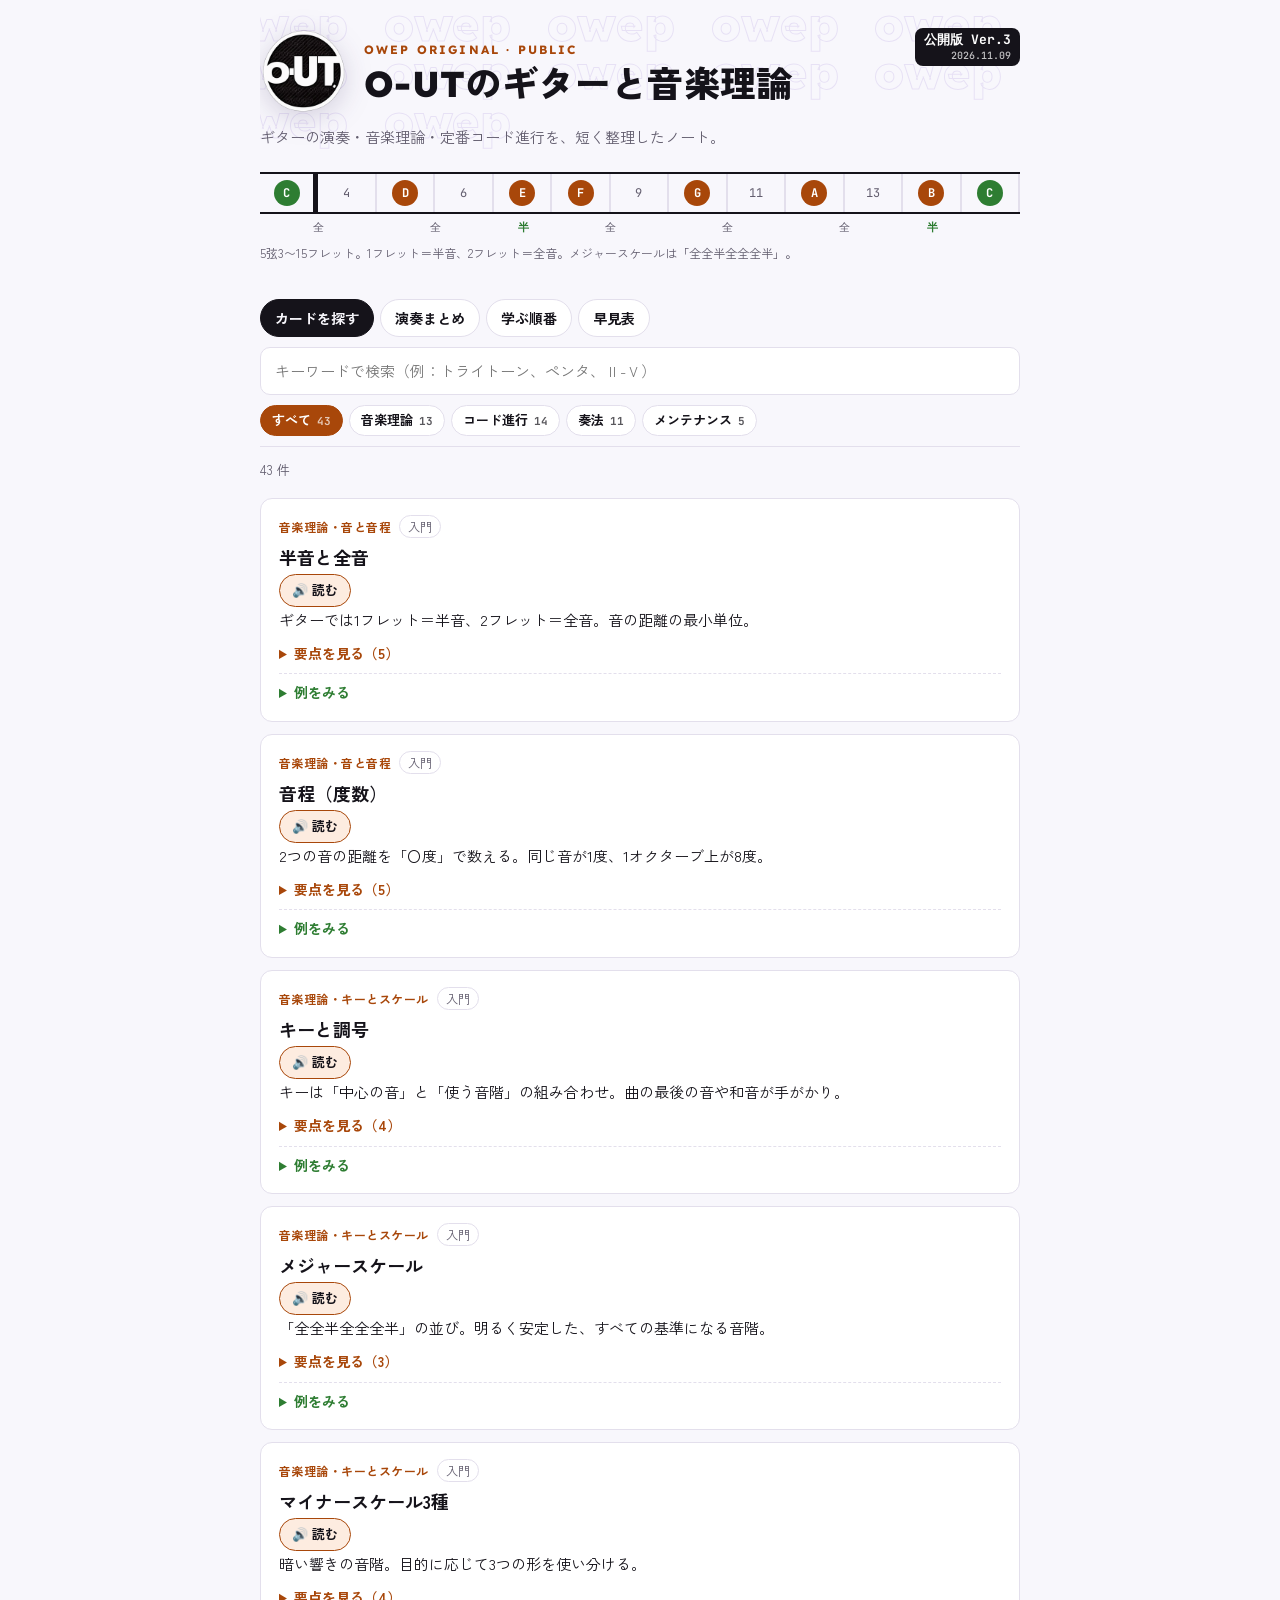
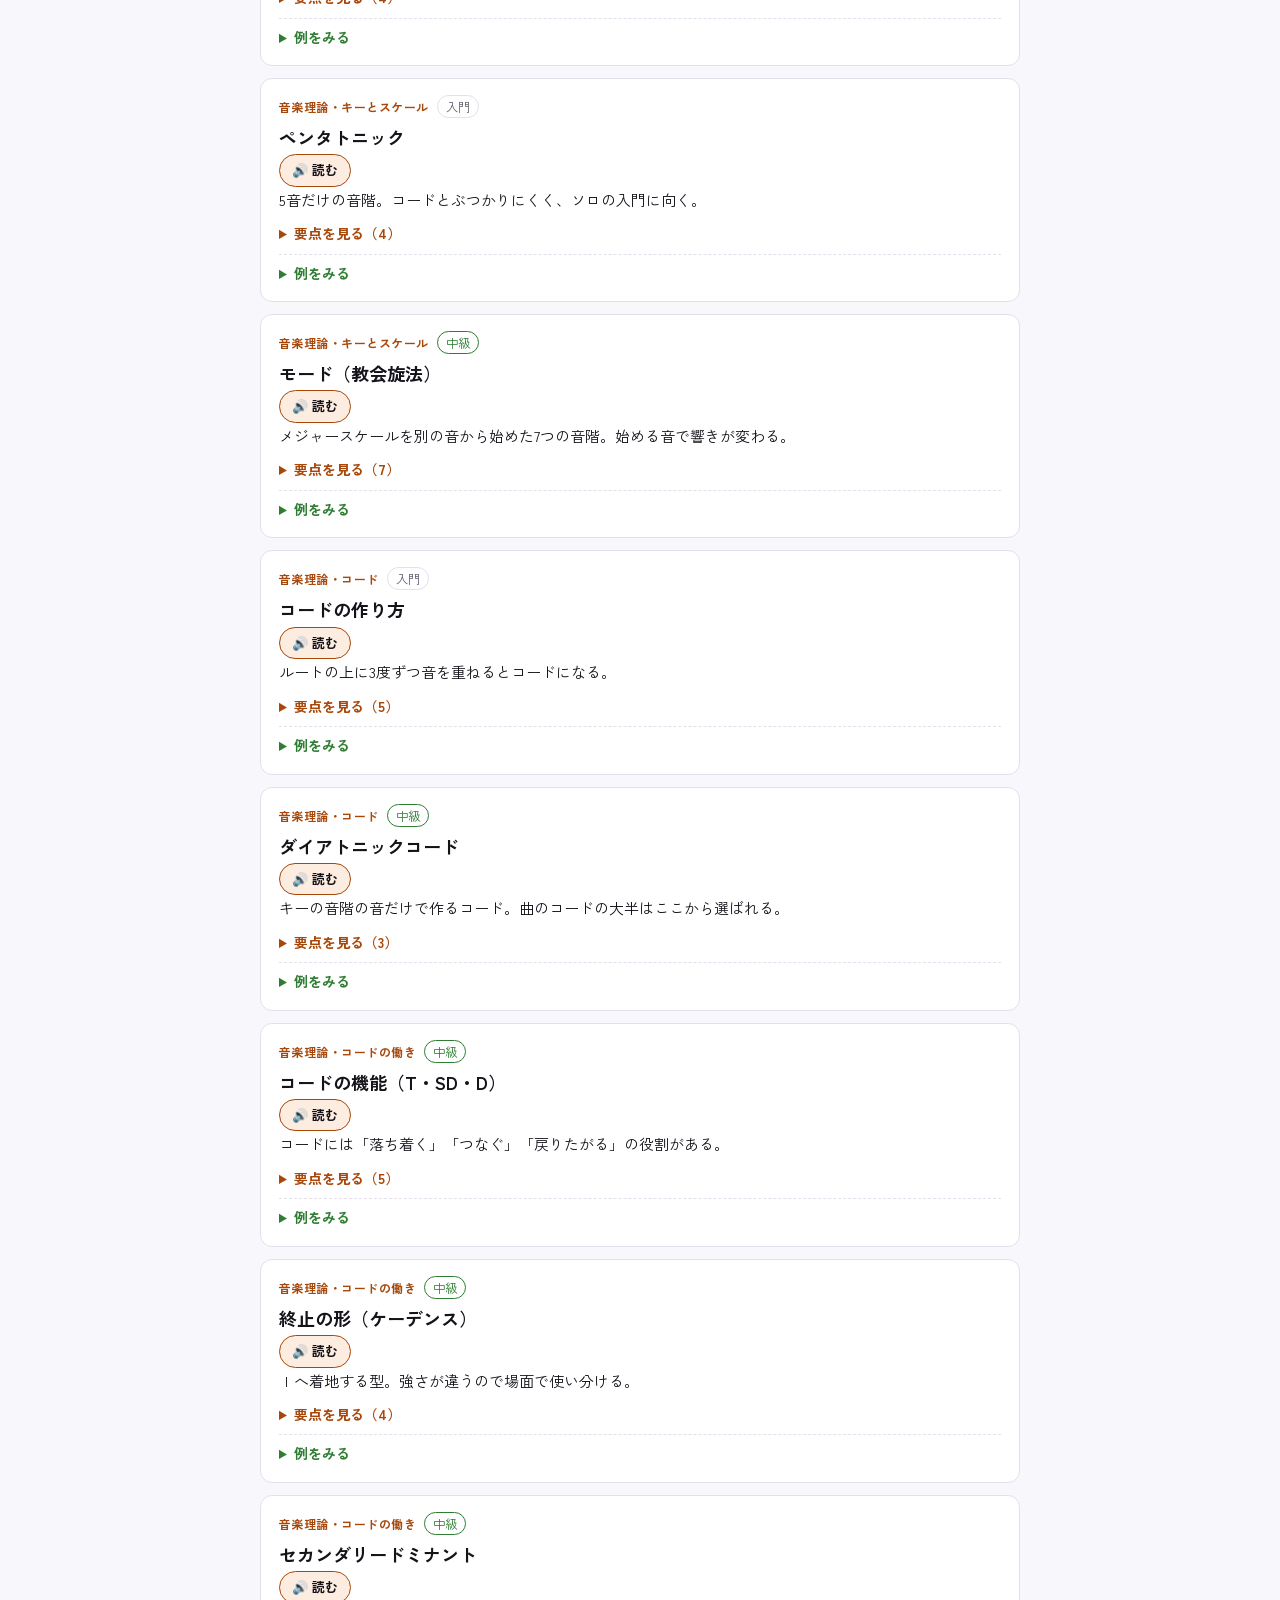
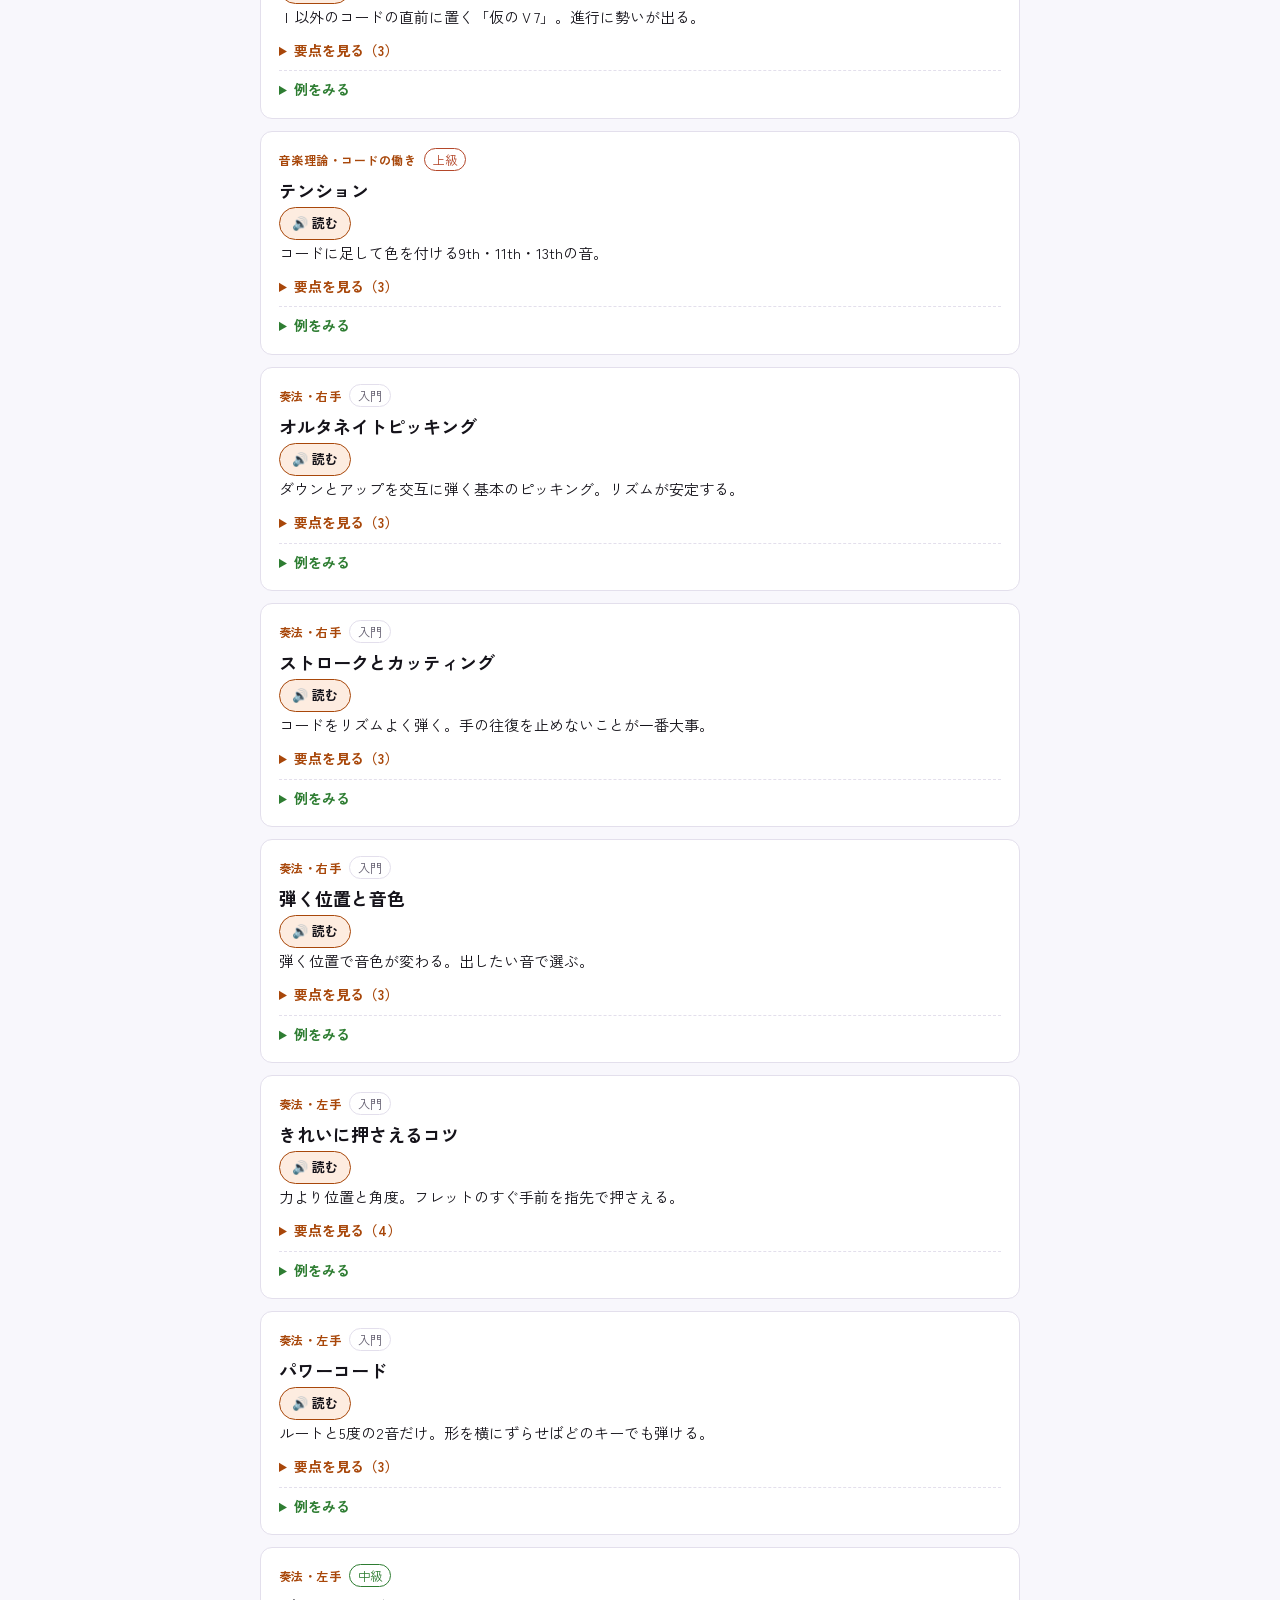
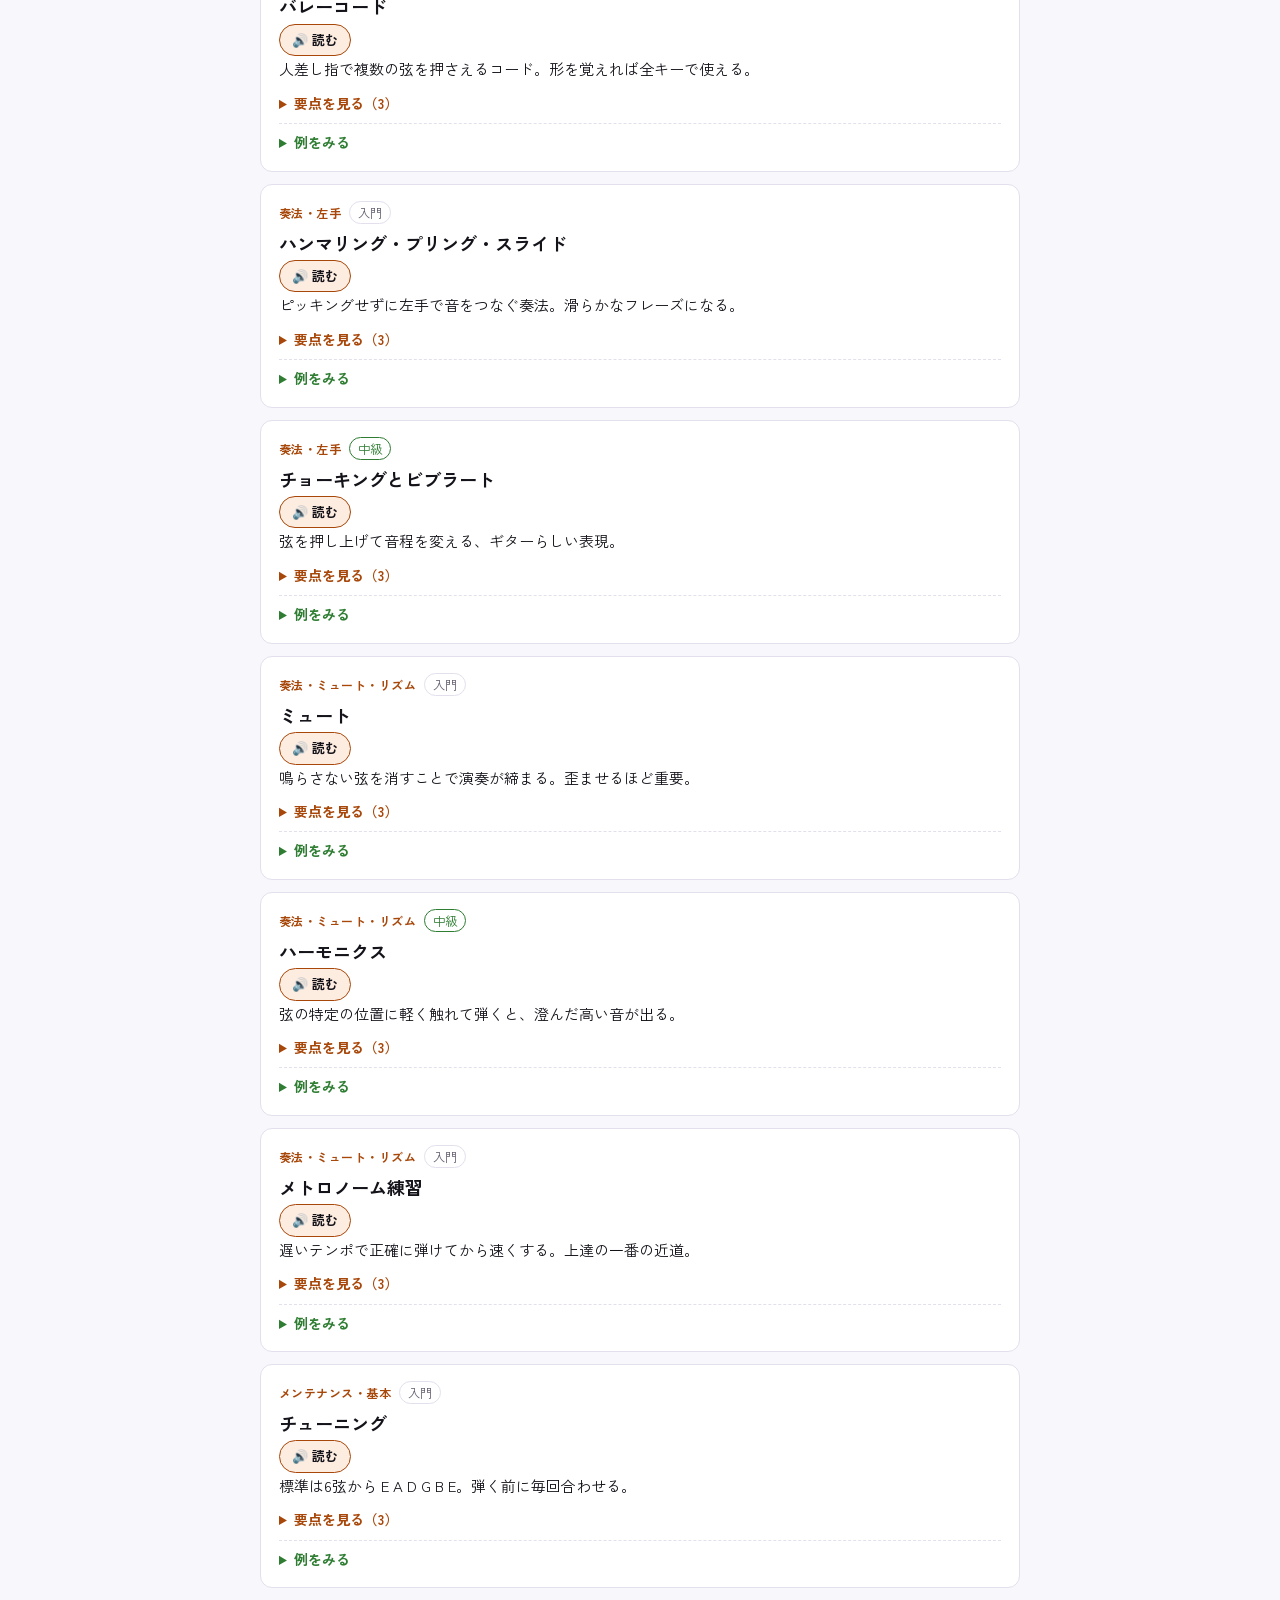
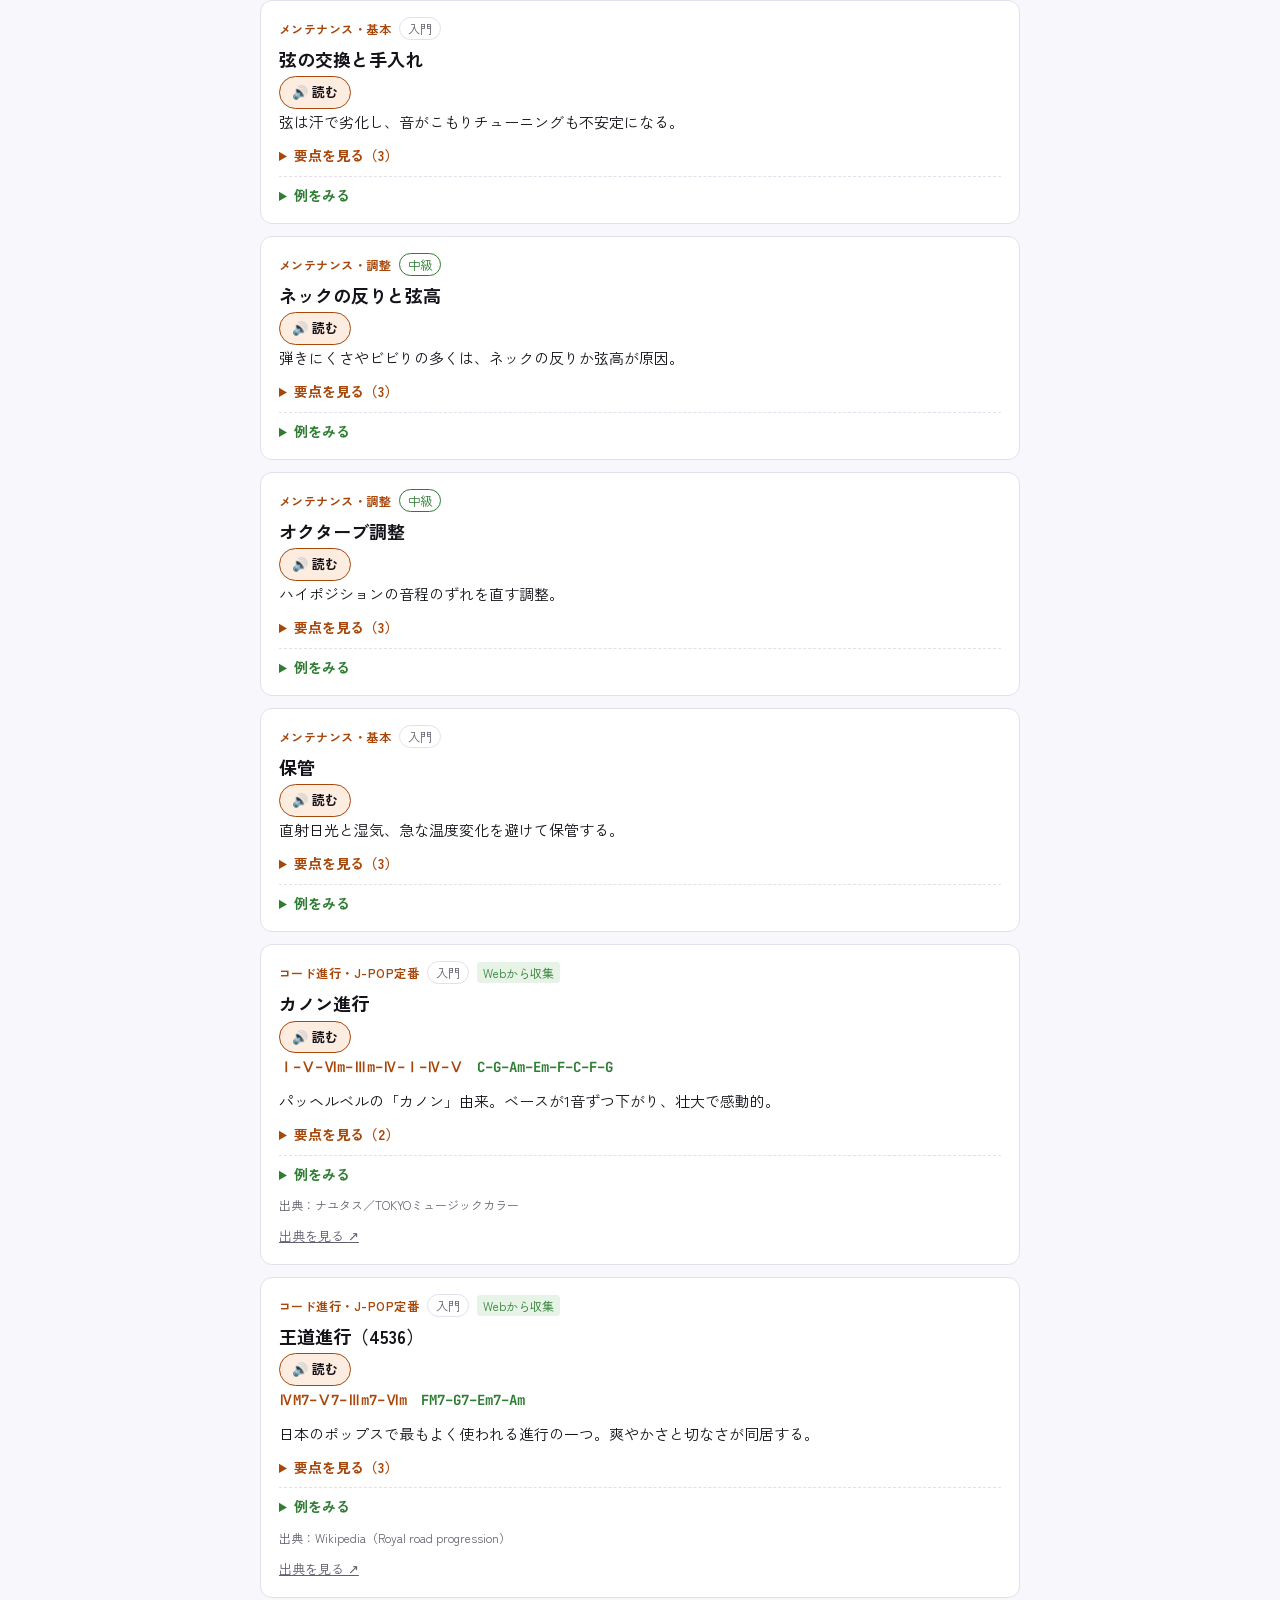
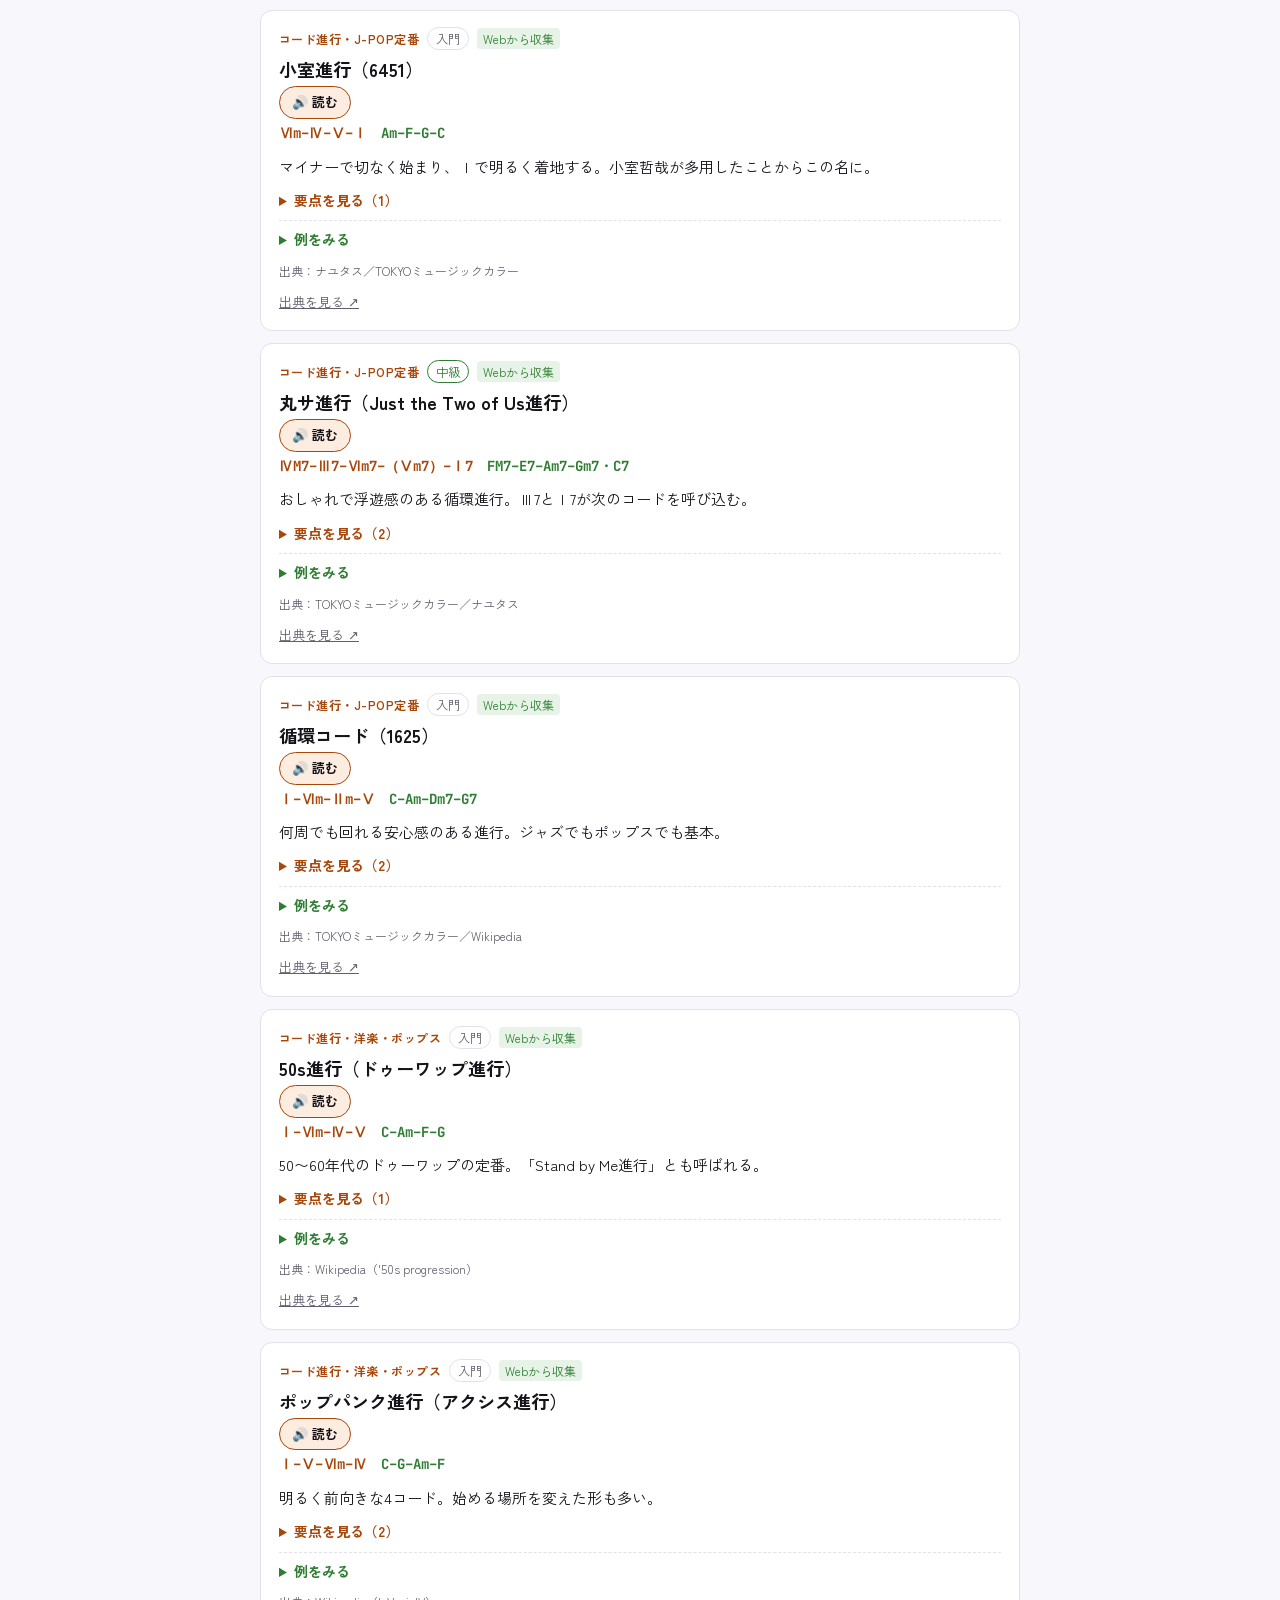
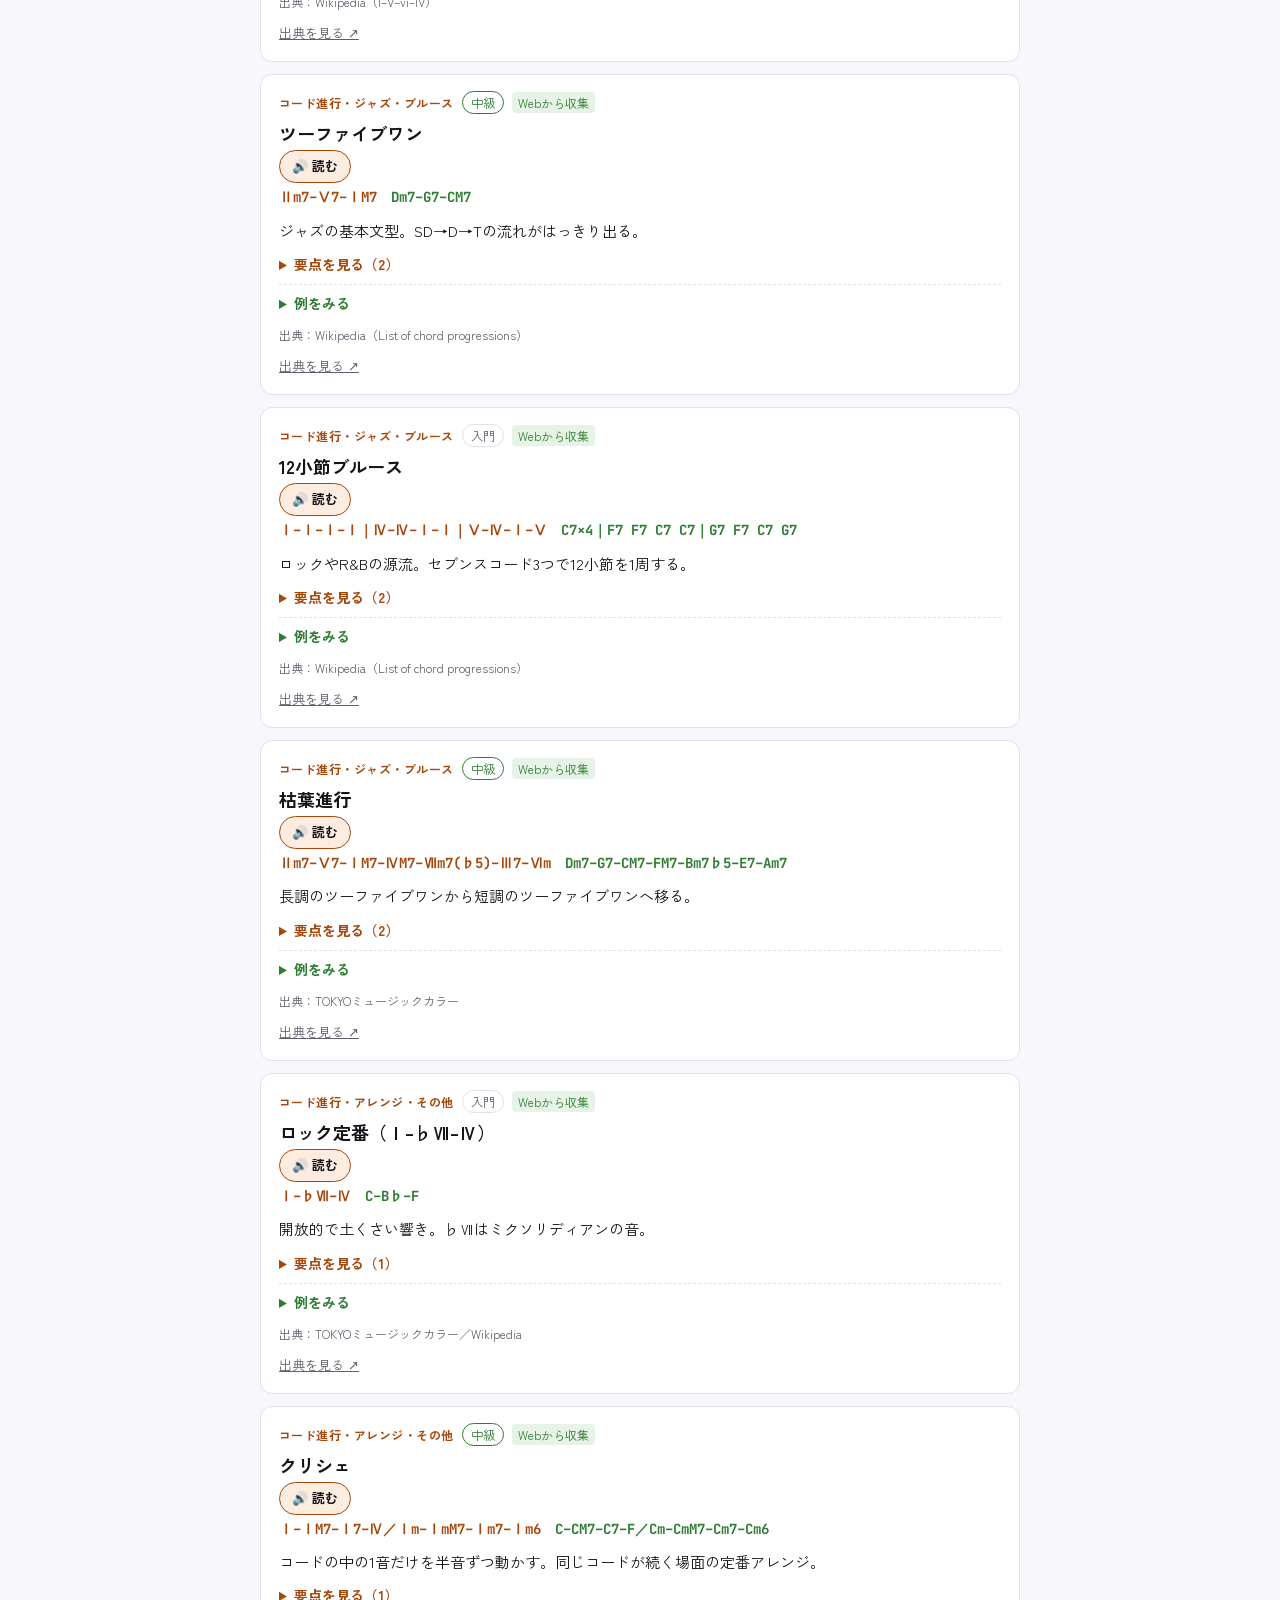
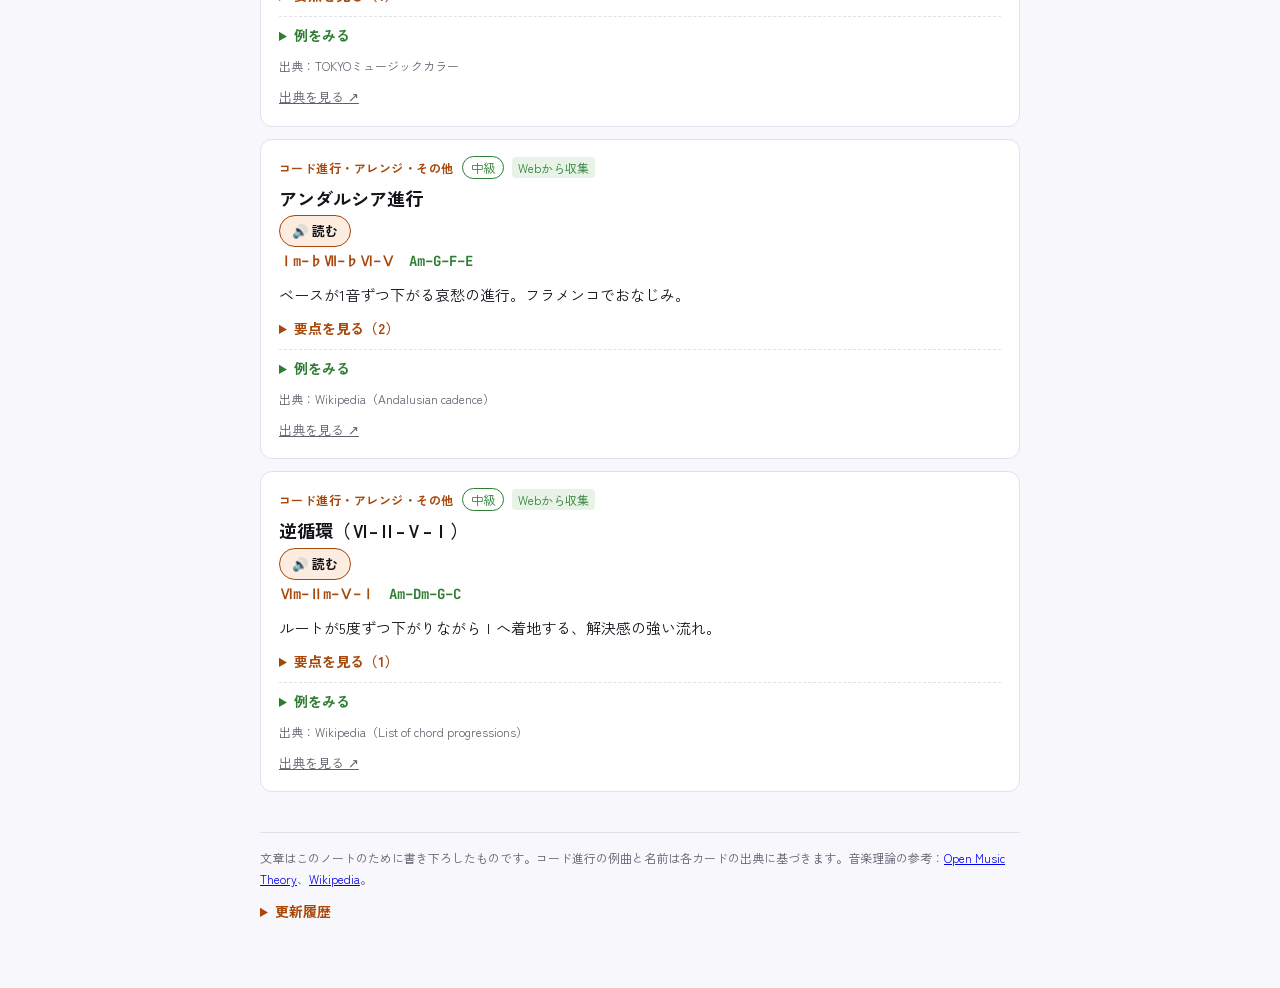
==== guitar-note/index.html @ 5070823f "Add guitar-note: O-UTのギターと音楽理論 公開版 Ver.3 (read-aloud, home-screen app) Co-Authored-By: Claude Opus 5" ====
<!doctype html>
<html lang="ja">
<head>
<meta charset="utf-8">
<meta name="viewport" content="width=device-width,initial-scale=1,viewport-fit=cover">
<meta name="theme-color" content="#15131a">
<meta name="apple-mobile-web-app-capable" content="yes">
<meta name="mobile-web-app-capable" content="yes">
<meta name="apple-mobile-web-app-title" content="O-UT 音楽理論">
<meta name="apple-mobile-web-app-status-bar-style" content="black-translucent">
<link rel="manifest" href="manifest.webmanifest">
<style>:root{box-sizing:border-box;padding-top:env(safe-area-inset-top,0px);padding-bottom:env(safe-area-inset-bottom,0px)}html{scroll-padding-top:env(safe-area-inset-top,0px)}body{margin:0;padding:0}header{overflow-x:clip}img{max-width:100%}[hidden]:not([hidden=until-found i]){display:none!important}</style>
<link rel="apple-touch-icon" sizes="180x180" href="apple-touch-icon.png">
<title>O-UTのギターと音楽理論 公開版</title>
<link rel="icon" type="image/png" sizes="32x32" href="[data-uri]">
<link rel="manifest" href="[data-uri]">
<meta name="apple-mobile-web-app-title" content="O-UT">
<meta name="theme-color" content="#15131a">
<script>try{document.querySelectorAll('link[rel~="icon"],link[rel="apple-touch-icon"],link[rel="manifest"],meta[name="apple-mobile-web-app-title"],meta[name="theme-color"]').forEach(function(e){document.head.appendChild(e)})}catch(e){}</script>
<link rel="preconnect" href="https://fonts.googleapis.com">
<link rel="preconnect" href="https://fonts.gstatic.com" crossorigin>
<link rel="stylesheet" href="https://fonts.googleapis.com/css2?family=Lexend:wght@700;800&family=Zen+Kaku+Gothic+New:wght@400;500;700;900&family=JetBrains+Mono:wght@500;700&display=swap">
<style>
/* Layout: ロゴ入りの明るい見出し（背景に owep の透かし）→ 指板ストリップ → 固定の検索・タブ → 1カラムのカード（最大760px） */
:root{
  --bg:#f8f7fc; --surface:#ffffff; --ink:#15131a; --muted:#625d6e; --line:#e3dfec;
  --accent:#a8470a; --accent-soft:#fdece0; --brass:#2e7d32; --brass-soft:#e6f3e6;
  --warn:#b4472a; --warn-soft:#fde9e3; --mark:#e7e1f5; --on-accent:#ffffff;
  --f-display:"Lexend","Zen Kaku Gothic New","Hiragino Sans",system-ui,sans-serif;
  --f-body:"Zen Kaku Gothic New","Hiragino Sans","Yu Gothic",system-ui,sans-serif;
  --f-mono:"JetBrains Mono",ui-monospace,Menlo,monospace;
}
@media (prefers-color-scheme:dark){:root:not([data-theme="light"]){
  --bg:#131118; --surface:#1d1a24; --ink:#efecf5; --muted:#a59fb3; --line:#2f2a39;
  --accent:#ffab70; --accent-soft:#3a2416; --brass:#8fd694; --brass-soft:#1d3320;
  --warn:#ff9a7d; --warn-soft:#3d2119; --mark:#262130; --on-accent:#1a120c; color-scheme:dark}}
:root[data-theme="dark"]{
  --bg:#131118; --surface:#1d1a24; --ink:#efecf5; --muted:#a59fb3; --line:#2f2a39;
  --accent:#ffab70; --accent-soft:#3a2416; --brass:#8fd694; --brass-soft:#1d3320;
  --warn:#ff9a7d; --warn-soft:#3d2119; --mark:#262130; --on-accent:#1a120c; color-scheme:dark}
body{background:var(--bg);color:var(--ink);font-family:var(--f-body);font-size:15px;line-height:1.75;
  padding-left:max(16px,env(safe-area-inset-left,0px));padding-right:max(16px,env(safe-area-inset-right,0px))}
body::before{content:"";position:fixed;inset:0 0 auto;height:env(safe-area-inset-top,0px);z-index:10;background:var(--bg)}
.wrap{max-width:760px;margin:0 auto;padding-block:28px 64px}
header{position:relative;isolation:isolate}
header::before{content:"owep owep owep owep owep owep owep owep owep owep owep owep";position:absolute;inset:-28px -40px auto;height:150px;z-index:-1;overflow:hidden;font-family:var(--f-display);font-weight:800;font-size:46px;line-height:1.05;letter-spacing:.02em;color:transparent;-webkit-text-stroke:1px var(--mark);word-spacing:18px;pointer-events:none}
.brand{display:flex;align-items:center;gap:16px}
.brand img{width:88px;height:88px;flex:none;filter:drop-shadow(0 6px 14px rgba(40,20,80,.18))}
.brand .by{font-family:var(--f-display);font-weight:700;font-size:12px;letter-spacing:.18em;text-transform:uppercase;color:var(--accent)}
.brand>div:nth-child(2){min-width:0}
.ver{margin-left:auto;align-self:flex-start;text-align:right;font-family:var(--f-mono);font-weight:700;font-size:13px;color:var(--surface);background:var(--ink);border-radius:8px;padding:4px 9px;line-height:1.3;white-space:nowrap}
.ver span{display:block;font-size:10px;font-weight:500;opacity:.75}
.hist{margin:10px 0 0;padding-left:1.2em}
.hist li{margin:2px 0}
.nw{display:inline-block;white-space:nowrap}
header h1{font-family:var(--f-display);font-weight:800;font-size:clamp(22px,5.6vw,36px);line-height:1.2;overflow-wrap:anywhere;margin:2px 0 0;text-wrap:balance;letter-spacing:.01em}
@media (max-width:420px){.brand img{width:68px;height:68px}}
header p{color:var(--muted);margin:8px 0 0;max-width:62ch}
.src{font-size:13px}
.src a{color:var(--accent)}
/* 指板ストリップ */
.fret{margin-top:22px;overflow-x:auto}
.fret-row{display:grid;grid-template-columns:repeat(13,minmax(34px,1fr));min-width:460px;border-top:2px solid var(--ink);border-bottom:2px solid var(--ink)}
.fret-row div{border-right:2px solid var(--line);height:38px;display:flex;align-items:center;justify-content:center;font-family:var(--f-mono);font-size:12px;color:var(--muted)}
.fret-row div:first-child{border-right:5px solid var(--ink)}
.fret-row .on{color:var(--surface);}
.fret-row .on span{background:var(--accent);border-radius:50%;width:26px;height:26px;display:flex;align-items:center;justify-content:center;color:var(--surface);font-weight:700}
.fret-row .root span{background:var(--brass)}
.steps{display:grid;grid-template-columns:repeat(13,minmax(34px,1fr));min-width:460px;font-family:var(--f-mono);font-size:11px;color:var(--muted);margin-top:4px}
.steps span{grid-column:span 2;text-align:center}
.steps .h{grid-column:span 1;color:var(--brass);font-weight:700}
.fret-cap{font-size:12px;color:var(--muted);margin-top:4px}
/* コントロール */
.bar{position:sticky;top:env(safe-area-inset-top,0px);z-index:5;background:var(--bg);padding-block:14px 10px;margin-top:22px;border-bottom:1px solid var(--line);display:flex;flex-direction:column;gap:10px}
.tabs{display:flex;gap:6px;flex-wrap:wrap}
.tab{font:inherit;font-weight:700;font-size:14px;border:1px solid var(--line);background:var(--surface);color:var(--ink);padding:6px 14px;border-radius:999px;cursor:pointer}
.tab[aria-selected="true"]{background:var(--ink);color:var(--bg);border-color:var(--ink)}
#q{font:inherit;width:100%;box-sizing:border-box;padding:10px 14px;border:1px solid var(--line);border-radius:10px;background:var(--surface);color:var(--ink)}
.chips{display:flex;gap:6px;flex-wrap:wrap}
.chip{font:inherit;font-size:13px;border:1px solid var(--line);background:var(--surface);color:var(--ink);padding:3px 11px;border-radius:999px;cursor:pointer}
.chip .n2{font-family:var(--f-mono);font-size:11px;margin-left:6px;opacity:.7}
.chip.sec{font-weight:700;color:var(--ink)}
.chip[aria-pressed="true"]{border-color:var(--accent);color:var(--on-accent);background:var(--accent);font-weight:700}
:focus-visible{outline:2px solid var(--accent);outline-offset:2px}
.count{font-size:13px;color:var(--muted)}
/* カード */
.list{display:flex;flex-direction:column;gap:12px;margin-top:16px}
.card{scroll-margin-top:140px;background:var(--surface);border:1px solid var(--line);border-radius:12px;padding:16px 18px;min-width:0}
.meta{display:flex;gap:8px;align-items:center;flex-wrap:wrap;font-size:12px}
.cat{color:var(--accent);font-weight:700;letter-spacing:.04em}
.lv{border:1px solid var(--line);border-radius:999px;padding:0 8px;color:var(--muted)}
.lv.l2{color:var(--brass);border-color:var(--brass)}
.lv.l3{color:var(--warn);border-color:var(--warn)}
.flag{background:var(--warn-soft);color:var(--warn);border-radius:4px;padding:0 6px}
.talk{background:var(--brass-soft);color:var(--brass);border-radius:4px;padding:0 6px}
.card h2{overflow-wrap:anywhere;font-size:18px;line-height:1.45;margin:6px 0 4px;text-wrap:balance}
.card .sum{margin:0;color:var(--ink)}
details{margin-top:8px}
summary{cursor:pointer;color:var(--accent);font-weight:700;font-size:14px;width:fit-content}
details ul{margin:8px 0 0;padding-left:1.2em}
details li{margin:3px 0}
.formula{display:flex;flex-wrap:wrap;gap:6px 14px;margin:2px 0 8px;font-family:var(--f-mono);font-size:14px;font-weight:700}
.formula span:first-child{color:var(--accent)}
.formula span:last-child{color:var(--brass)}
.srcl{font-size:12px;color:var(--muted);margin:8px 0 0}
.gidx{display:flex;flex-wrap:wrap;gap:6px;margin-top:12px}
.gidx a{font-size:13px;color:var(--ink);text-decoration:none;border:1px solid var(--line);background:var(--surface);border-radius:999px;padding:3px 11px}
.gidx a:hover{border-color:var(--accent);color:var(--accent)}
.gcard h2{margin-top:0}
.gcard .d{margin:0 0 6px;font-weight:500}
.gcard ul{margin:0;padding-left:1.2em}
.gcard li{margin:3px 0}
.rel{display:flex;flex-wrap:wrap;gap:6px;align-items:center;margin-top:10px;font-size:12px;color:var(--muted)}
.rel button{font:inherit;font-size:12px;border:1px solid var(--accent);color:var(--ink);background:var(--accent-soft);border-radius:999px;padding:2px 10px;cursor:pointer}
.ex{margin-top:8px;border-top:1px dashed var(--line);padding-top:6px}
.ex summary{color:var(--brass)}
.ex .eq{margin:6px 0 2px;font-weight:700}
.ex .ea{margin:0;padding:6px 10px;background:var(--brass-soft);border-radius:8px}
.ex .ea span{font-size:12px;font-weight:700;color:var(--brass);margin-right:8px}
.go{display:inline-block;margin-top:10px;font-size:13px;color:var(--muted)}
.go:hover{color:var(--accent)}
code,.mono{font-family:var(--f-mono);font-size:.9em}
.empty{color:var(--muted);text-align:center;padding:40px 0}
/* ルート */
.route{list-style:none;padding:0;margin:16px 0 0;display:flex;flex-direction:column;gap:0}
.route li{display:grid;grid-template-columns:44px 1fr;gap:12px;align-items:start;padding:12px 0;border-bottom:1px solid var(--line)}
.route .n{font-family:var(--f-mono);font-weight:700;font-size:20px;color:var(--brass);text-align:right}
.route button{font:inherit;background:none;border:0;padding:0;color:var(--ink);font-weight:700;text-align:left;cursor:pointer}
.route button:hover{color:var(--accent)}
.route p{margin:2px 0 0;font-size:13px;color:var(--muted)}
/* 早見表 */
.tbl{overflow-x:auto;margin-top:16px;background:var(--surface);border:1px solid var(--line);border-radius:12px}
table{border-collapse:collapse;width:100%;min-width:560px;font-size:14px}
th,td{padding:9px 12px;border-bottom:1px solid var(--line);text-align:left;white-space:nowrap}
th{font-size:12px;color:var(--muted);font-weight:500}
td.deg{font-family:var(--f-mono);font-weight:700;color:var(--brass)}
.fn{font-family:var(--f-mono);font-weight:700;padding:1px 7px;border-radius:4px;font-size:12px}
.fn.T{background:var(--accent-soft);color:var(--accent)}
.fn.SD{background:var(--brass-soft);color:var(--brass)}
.fn.D{background:var(--warn-soft);color:var(--warn)}
.note{font-size:13px;color:var(--muted);margin-top:10px}
h3{font-size:16px;margin:28px 0 0}
footer{margin-top:40px;font-size:12px;color:var(--muted);border-top:1px solid var(--line);padding-top:14px}
@media (prefers-reduced-motion:reduce){*{transition:none!important}}
.say{font:inherit;font-size:13px;font-weight:700;border:1px solid var(--accent);background:var(--accent-soft);color:var(--ink);padding:4px 12px;border-radius:999px;cursor:pointer;min-height:32px}
.say[aria-pressed="true"]{background:var(--accent);color:var(--on-accent)}
.gcard .say{float:right;margin:0 0 6px 8px}
#tts{position:fixed;left:50%;transform:translateX(-50%);bottom:calc(12px + env(safe-area-inset-bottom,0px));z-index:50;width:min(560px,calc(100% - 24px));display:flex;gap:8px;align-items:center;background:var(--surface);color:var(--ink);border:1px solid var(--accent);border-radius:16px;padding:8px 10px;box-shadow:0 6px 24px rgba(0,0,0,.25);font-size:14px}
#tts[hidden]{display:none}
#tts{flex-wrap:wrap}
#tts .tt{flex:1 1 100%;min-width:0;overflow:hidden;text-overflow:ellipsis;white-space:nowrap}
#tts .tt small{display:block;color:var(--muted);font-size:11px}
#tts select{font:inherit;font-size:14px;border:1px solid var(--line);background:var(--bg);color:var(--ink);border-radius:10px;padding:6px 8px}
#tts .ctl{display:flex;gap:8px;align-items:center;width:100%}#tts .ctl select{flex:1;min-width:0}#tts .skip{font:inherit;font-weight:700;border:1px solid var(--accent);background:var(--accent-soft);color:var(--ink);border-radius:10px;padding:8px 12px;cursor:pointer}
#tts .stop{font:inherit;font-weight:700;border:0;background:var(--accent);color:var(--on-accent);border-radius:10px;padding:8px 14px;cursor:pointer}
</style>

<div class="wrap">
<header>
  <div class="brand"><img src="[data-uri]" alt="O-UT ロゴ"><div><div class="by">owep original · public</div><h1><span class="nw">O-UTの</span><span class="nw">ギターと</span><span class="nw">音楽理論</span></h1></div><div class="ver" id="ver" title="更新履歴は一番下">公開版 Ver.3<span>2026.11.09</span></div></div>
  <p>ギターの演奏・音楽理論・定番コード進行を、短く整理したノート。</p>
  
  <div class="fret" aria-label="5弦3フレットから15フレットまでのCメジャースケール">
    <div class="fret-row" id="fret"></div>
    <div class="steps"><span>全</span><span>全</span><span class="h">半</span><span>全</span><span>全</span><span>全</span><span class="h">半</span></div>
    <div class="fret-cap">5弦3〜15フレット。1フレット＝半音、2フレット＝全音。メジャースケールは「全全半全全全半」。</div>
  </div>
</header>

<div class="bar">
  <div class="tabs" role="tablist">
    <button class="tab" role="tab" id="t-list" aria-selected="true" data-v="list">カードを探す</button>
    <button class="tab" role="tab" id="t-guide" aria-selected="false" data-v="guide">演奏まとめ</button>
    <button class="tab" role="tab" id="t-route" aria-selected="false" data-v="route">学ぶ順番</button>
    <button class="tab" role="tab" id="t-table" aria-selected="false" data-v="table">早見表</button>
  </div>
  <div id="filters">
    <input id="q" type="search" placeholder="キーワードで検索（例：トライトーン、ペンタ、Ⅱ-Ⅴ）" autocomplete="off">
    <div class="chips" id="secs" style="margin-top:10px"></div>
    <div class="chips" id="chips" style="margin-top:8px"></div>
  </div>
</div>

<main>
  <section id="v-list">
    <div class="count" id="count" style="margin-top:12px"></div>
    <div class="list" id="list"></div>
  </section>
  <section id="v-guide" hidden>
    <p class="note">演奏のポイントをテーマ別に。「関連」から詳しいカードへ移動できます。</p>
    <nav class="gidx" id="gidx" aria-label="まとめの目次"></nav>
    <div class="list" id="glist"></div>
  </section>
  <section id="v-route" hidden>
    <p class="note">タップするとカードに移動します。</p>
    <h3>音楽理論</h3>
    <p class="note">音の距離からコードの働きまで、順に積み上げる。</p>
    <ol class="route" id="routeT"></ol>
    <h3>奏法とセッティング</h3>
    <p class="note">チューニングから表現の奏法まで。</p>
    <ol class="route" id="routeR"></ol>
  </section>
  <section id="v-table" hidden>
    <h3 style="margin-top:16px">Cメジャーキーのダイアトニックコード</h3>
    <div class="tbl"><table>
      <thead><tr><th>階</th><th>コード</th><th>機能</th><th>スケール</th><th>テンション</th><th>アボイド</th></tr></thead>
      <tbody>
        <tr><td class="deg">ⅠM7</td><td>CM7</td><td><span class="fn T">T</span></td><td>アイオニアン</td><td>9, 13</td><td>P4</td></tr>
        <tr><td class="deg">Ⅱm7</td><td>Dm7</td><td><span class="fn SD">SD</span></td><td>ドリアン</td><td>9, 11</td><td>M6</td></tr>
        <tr><td class="deg">Ⅲm7</td><td>Em7</td><td><span class="fn T">T</span></td><td>フリジアン</td><td>11</td><td>m2, m6</td></tr>
        <tr><td class="deg">ⅣM7</td><td>FM7</td><td><span class="fn SD">SD</span></td><td>リディアン</td><td>9, #11, 13</td><td>なし</td></tr>
        <tr><td class="deg">Ⅴ7</td><td>G7</td><td><span class="fn D">D</span></td><td>ミクソリディアン</td><td>9, 13</td><td>P4</td></tr>
        <tr><td class="deg">Ⅵm7</td><td>Am7</td><td><span class="fn T">T</span></td><td>エオリアン</td><td>9, 11</td><td>m6</td></tr>
        <tr><td class="deg">Ⅶm7(♭5)</td><td>Bm7(♭5)</td><td><span class="fn D">D</span></td><td>ロクリアン</td><td>11, ♭13</td><td>m2</td></tr>
      </tbody></table></div>
    <p class="note">テンションとアボイドの分け方は流儀によって少し違います（例：Ⅱm7の13th）。</p>

    <h3>定番コード進行（Cキー）</h3>
    <div class="tbl"><table>
      <thead><tr><th>名前</th><th>度数</th><th>Cキー</th></tr></thead>
      <tbody id="progs"></tbody></table></div>

    <h3>コードの構成音（ルートC）</h3>
    <div class="tbl"><table>
      <thead><tr><th>コード</th><th>度数</th><th>Cの場合</th><th>ひとこと</th></tr></thead>
      <tbody>
        <tr><td class="deg">C</td><td class="mono">R・M3・P5</td><td>C E G</td><td>明るい</td></tr>
        <tr><td class="deg">Cm</td><td class="mono">R・m3・P5</td><td>C E♭ G</td><td>寂しい</td></tr>
        <tr><td class="deg">Caug</td><td class="mono">R・M3・#5</td><td>C E G#</td><td>不思議、不安定</td></tr>
        <tr><td class="deg">Cdim</td><td class="mono">R・m3・♭5</td><td>C E♭ G♭</td><td>やや怖い</td></tr>
        <tr><td class="deg">CM7</td><td class="mono">R・M3・P5・M7</td><td>C E G B</td><td>メジャー＋ルートの半音下</td></tr>
        <tr><td class="deg">C7</td><td class="mono">R・M3・P5・m7</td><td>C E G B♭</td><td>3度と7度でトライトーン</td></tr>
        <tr><td class="deg">Cm7</td><td class="mono">R・m3・P5・m7</td><td>C E♭ G B♭</td><td>マイナーより少し明るい</td></tr>
        <tr><td class="deg">Cm7(♭5)</td><td class="mono">R・m3・♭5・m7</td><td>C E♭ G♭ B♭</td><td>マイナーキーで映える</td></tr>
        <tr><td class="deg">Cdim7</td><td class="mono">R・m3・♭5・𝄫7</td><td>C E♭ G♭ A</td><td>4つの転回が同じ構成音</td></tr>
        <tr><td class="deg">Csus4</td><td class="mono">R・P4・P5</td><td>C F G</td><td>メジャーへ戻る形で使う</td></tr>
        <tr><td class="deg">C6</td><td class="mono">R・M3・P5・M6</td><td>C E G A</td><td>Am7と同じ構成音</td></tr>
        <tr><td class="deg">Cadd9</td><td class="mono">R・M3・P5・M9</td><td>C E G D</td><td>7度なしで9度を足す</td></tr>
      </tbody></table></div>

    <h3>スケールの度数（ルートC）</h3>
    <div class="tbl"><table>
      <thead><tr><th>スケール</th><th>度数</th><th>Cの場合</th><th>覚え方</th></tr></thead>
      <tbody id="scales"></tbody></table></div>

    <h3>調号とキー</h3>
    <div class="tbl"><table>
      <thead><tr><th>調号</th><th>メジャー</th><th>平行調マイナー</th><th>付く音（順）</th></tr></thead>
      <tbody id="keys"></tbody></table></div>
  </section>
</main>
<div id="tts" hidden role="region" aria-label="読み上げ"><div class="tt"><small>読み上げ中</small><b></b></div><div class="ctl"><select id="ttsMode" aria-label="読み方"><option value="one">1件だけ</option><option value="cont">続けて読む</option></select><select id="ttsRate" aria-label="読み上げの速さ"><option value="0.8">ゆっくり</option><option value="1">ふつう</option><option value="1.25">少し速く</option><option value="1.5">速く</option></select><button class="skip" type="button" aria-label="次のカードへ">次へ ⏭</button><button class="stop" type="button">停止</button></div></div>


<footer>文章はこのノートのために書き下ろしたものです。コード進行の例曲と名前は各カードの出典に基づきます。音楽理論の参考：<a href="https://musictheory.pugetsound.edu/mt21c/" target="_blank" rel="noopener">Open Music Theory</a>、<a href="https://en.wikipedia.org/wiki/List_of_chord_progressions" target="_blank" rel="noopener">Wikipedia</a>。
<details class="histbox" style="margin-top:10px"><summary>更新履歴</summary><ol class="hist" reversed>
<li>公開版 Ver.3（2026.11.09）各カードに「🔊 読む」（音声読み上げ）を追加。「続けて読む」「次へ」、速さの切替つき。ホーム画面に追加してアプリとして使えるように</li>
<li>公開版 Ver.2（2026.11.01）すべてのカードと演奏まとめに例題を追加（「例をみる」で表示）</li>
<li>公開版 Ver.1（2026.10.30）公開版を作成</li>
</ol></details></footer>
</div>

<script>
const LV={1:"入門",2:"中級",3:"上級"};
const OMT="https://musictheory.pugetsound.edu/mt21c/";
const A=[
{id:"t-semitone",sec:"音楽理論",cat:"音と音程",lv:1,t:"半音と全音",s:"ギターでは1フレット＝半音、2フレット＝全音。音の距離の最小単位。",p:["1オクターブ＝12半音＝12フレット","ドレミファソラシドで半音なのはミ–ファとシ–ドだけ","#は半音上げ、♭は半音下げ","C#とD♭のように、同じ高さで名前が違う音を異名同音という","音名：ド=C レ=D ミ=E ファ=F ソ=G ラ=A シ=B"],k:"半音 全音 オクターブ 異名同音 音名"},
{id:"t-interval",sec:"音楽理論",cat:"音と音程",lv:1,t:"音程（度数）",s:"2つの音の距離を「〇度」で数える。同じ音が1度、1オクターブ上が8度。",p:["1・4・5・8度は「完全」、2・3・6・7度は「長」が基準","長が半音狭いと「短」、短や完全がさらに狭いと「減」","完全・長が半音広いと「増」","短3度＝半音3つ、長3度＝半音4つ、完全5度＝半音7つ","上下を入れ替えると度数の合計は9（長3度↔短6度）"],k:"度数 音程 完全 長 短 増 減 転回"},
{id:"t-key",sec:"音楽理論",cat:"キーとスケール",lv:1,t:"キーと調号",s:"キーは「中心の音」と「使う音階」の組み合わせ。曲の最後の音や和音が手がかり。",p:["メジャーキー（長調）とマイナーキー（短調）がある","CメジャーとAマイナーのように構成音が同じ関係を平行調という","調号の#はF→C→G→D→A→E→B、♭はその逆の順で付く","#1つ＝G／Em、♭1つ＝F／Dm"],k:"キー 調 調号 平行調 長調 短調"},
{id:"t-major",sec:"音楽理論",cat:"キーとスケール",lv:1,t:"メジャースケール",s:"「全全半全全全半」の並び。明るく安定した、すべての基準になる音階。",p:["Cメジャー：C D E F G A B","ルートで始めてルートで終えると響きがつかみやすい","第7音は主音へ進みたがる（導音）"],k:"メジャースケール 長音階 アイオニアン"},
{id:"t-minor",sec:"音楽理論",cat:"キーとスケール",lv:1,t:"マイナースケール3種",s:"暗い響きの音階。目的に応じて3つの形を使い分ける。",p:["ナチュラル：1 2 ♭3 4 5 ♭6 ♭7","ハーモニック：7度を半音上げ、主音への解決を強める","メロディック：6度と7度を半音上げ、滑らかにする","Aナチュラルマイナーは C メジャーと同じ音"],k:"マイナースケール ナチュラル ハーモニック メロディック"},
{id:"t-penta",sec:"音楽理論",cat:"キーとスケール",lv:1,t:"ペンタトニック",s:"5音だけの音階。コードとぶつかりにくく、ソロの入門に向く。",p:["マイナーペンタ：1 ♭3 4 5 ♭7","メジャーペンタ：1 2 3 5 6","AマイナーペンタとCメジャーペンタは同じ5音","マイナーペンタに♭5を足すとブルーススケール"],k:"ペンタ ペンタトニック ブルーススケール ソロ"},
{id:"t-mode",sec:"音楽理論",cat:"キーとスケール",lv:2,t:"モード（教会旋法）",s:"メジャースケールを別の音から始めた7つの音階。始める音で響きが変わる。",p:["アイオニアン（1番目から）＝メジャー","ドリアン（2）：マイナーの6度が高い。都会的","フリジアン（3）：♭2が特徴。エキゾチック","リディアン（4）：#4で浮遊感","ミクソリディアン（5）：♭7でブルージー","エオリアン（6）＝ナチュラルマイナー","ロクリアン（7）：♭5を含み不安定"],k:"モード 教会旋法 ドリアン フリジアン リディアン ミクソリディアン"},
{id:"t-chord",sec:"音楽理論",cat:"コード",lv:1,t:"コードの作り方",s:"ルートの上に3度ずつ音を重ねるとコードになる。",p:["メジャー＝R・長3度・完全5度（C＝C E G）","マイナー＝R・短3度・完全5度（Cm＝C E♭ G）","3度で明暗、5度で安定感が決まる","7度を足すと4和音：M7（長7度）、7（短7度）、m7","sus4は3度の代わりに4度、add9は7度なしで9度を足す"],k:"コード 和音 トライアド セブンス 構成音"},
{id:"t-diatonic",sec:"音楽理論",cat:"コード",lv:2,t:"ダイアトニックコード",s:"キーの音階の音だけで作るコード。曲のコードの大半はここから選ばれる。",p:["Cキー：CM7 Dm7 Em7 FM7 G7 Am7 Bm7(♭5)","数字で書くと ⅠM7 Ⅱm7 Ⅲm7 ⅣM7 Ⅴ7 Ⅵm7 Ⅶm7(♭5)","数字で覚えると、どのキーでも同じ進行が使える"],k:"ダイアトニック ディグリー ローマ数字"},
{id:"t-function",sec:"音楽理論",cat:"コードの働き",lv:2,t:"コードの機能（T・SD・D）",s:"コードには「落ち着く」「つなぐ」「戻りたがる」の役割がある。",p:["トニック（T）：Ⅰ、Ⅲm、Ⅵm。落ち着く","サブドミナント（SD）：Ⅳ、Ⅱm。中間","ドミナント（D）：Ⅴ7、Ⅶm7(♭5)。Ⅰへ戻りたがる","Ⅴ7の3度と7度の間の増4度（トライトーン）が不安定さの元","基本の流れは T→SD→D→T"],k:"機能 トニック サブドミナント ドミナント トライトーン"},
{id:"t-cadence",sec:"音楽理論",cat:"コードの働き",lv:2,t:"終止の形（ケーデンス）",s:"Ⅰへ着地する型。強さが違うので場面で使い分ける。",p:["D→T（Ⅴ7→Ⅰ）：いちばん強い","SD→T（Ⅳ→Ⅰ）：穏やか","SD→D→T（Ⅱm7→Ⅴ7→Ⅰ）：はっきり","Ⅴ7→Ⅵm は期待を外す偽終止"],k:"終止 ケーデンス 偽終止"},
{id:"t-secdom",sec:"音楽理論",cat:"コードの働き",lv:2,t:"セカンダリードミナント",s:"Ⅰ以外のコードの直前に置く「仮のⅤ7」。進行に勢いが出る。",p:["行き先のコードの完全5度上のセブンスを置く","Cキー：A7→Dm、B7→Em、C7→F、D7→G、E7→Am","例：C–Am–Dm–G を C–A7–Dm–G7 に"],k:"セカンダリードミナント 二次ドミナント"},
{id:"t-tension",sec:"音楽理論",cat:"コードの働き",lv:3,t:"テンション",s:"コードに足して色を付ける9th・11th・13thの音。",p:["9th＝2度、11th＝4度、13th＝6度を1オクターブ上で数えたもの","♭9・#9・#11・♭13はオルタードテンション。主にⅤ7で使う","コードの音と半音でぶつかる音はアボイドノート。長く伸ばさない"],k:"テンション 9th 11th 13th アボイド オルタード"},
{id:"r-alternate",sec:"奏法",cat:"右手",lv:1,t:"オルタネイトピッキング",s:"ダウンとアップを交互に弾く基本のピッキング。リズムが安定する。",p:["振り幅は小さく、手首から先の力を抜く","弦を弾かない拍も手を振り続ける（空ピッキング）","遅いテンポで音の粒をそろえてから速くする"],k:"ピッキング オルタネイト 空ピッキング"},
{id:"r-stroke",sec:"奏法",cat:"右手",lv:1,t:"ストロークとカッティング",s:"コードをリズムよく弾く。手の往復を止めないことが一番大事。",p:["ダウンは上から下、アップは下から上","音を出さない拍も空振りで往復を続ける","カッティングは和音と「チャッ」というミュート音を組み合わせる"],k:"ストローク カッティング リズム"},
{id:"r-position",sec:"奏法",cat:"右手",lv:1,t:"弾く位置と音色",s:"弾く位置で音色が変わる。出したい音で選ぶ。",p:["ブリッジ寄り：硬く明るい音","ネック寄り：柔らかく太い音","リフやミュートはブリッジ寄りがやりやすい"],k:"ピッキング位置 音色"},
{id:"l-press",sec:"奏法",cat:"左手",lv:1,t:"きれいに押さえるコツ",s:"力より位置と角度。フレットのすぐ手前を指先で押さえる。",p:["指を立てて、隣の弦に触れない","フレットのすぐ手前ならビビりにくい","親指はネック裏の中央。握り込みすぎない","爪は短く"],k:"押さえ方 運指 フォーム"},
{id:"l-power",sec:"奏法",cat:"左手",lv:1,t:"パワーコード",s:"ルートと5度の2音だけ。形を横にずらせばどのキーでも弾ける。",p:["3度がないので明暗がなく、歪ませても濁らない","6弦ルートと5弦ルートの形が基本","コード名はルートの音名＋5（例 G5）"],k:"パワーコード ロック リフ"},
{id:"l-barre",sec:"奏法",cat:"左手",lv:2,t:"バレーコード",s:"人差し指で複数の弦を押さえるコード。形を覚えれば全キーで使える。",p:["ルートが6弦か5弦かで形が決まる","人差し指は指の側面で押さえると鳴りやすい","全弦を人差し指で鳴らす必要はない（Fなら1・2・6弦）"],k:"バレーコード セーハ F"},
{id:"l-legato",sec:"奏法",cat:"左手",lv:1,t:"ハンマリング・プリング・スライド",s:"ピッキングせずに左手で音をつなぐ奏法。滑らかなフレーズになる。",p:["ハンマリング：指で叩くように押さえて鳴らす","プリング：押さえた指を引っかけるように離して鳴らす","スライド：押さえたまま滑らせ、目的のフレットで止める"],k:"ハンマリング プリング スライド レガート"},
{id:"l-bend",sec:"奏法",cat:"左手",lv:2,t:"チョーキングとビブラート",s:"弦を押し上げて音程を変える、ギターらしい表現。",p:["チョーキング：薬指を中指と人差し指で支え、手首をひねって上げる","先に目標の音を聴いてから、その高さまで上げる","ビブラート：手首で小さく揺らし、毎回元の音程に戻す"],k:"チョーキング ベンド ビブラート"},
{id:"m-mute",sec:"奏法",cat:"ミュート・リズム",lv:1,t:"ミュート",s:"鳴らさない弦を消すことで演奏が締まる。歪ませるほど重要。",p:["ブリッジミュート：右手の側面をブリッジのすぐ前に軽く乗せる","低音弦は左手の親指、高音弦は押さえる指の腹で消す","ブラッシング：左手を弦に軽く乗せて弾き、音程のない音を出す"],k:"ミュート ブリッジミュート ブラッシング"},
{id:"m-harmonics",sec:"奏法",cat:"ミュート・リズム",lv:2,t:"ハーモニクス",s:"弦の特定の位置に軽く触れて弾くと、澄んだ高い音が出る。",p:["12・7・5フレットの真上が鳴らしやすい","押さえずに触れるだけ。弾いた直後に指を離す","チューニングの確認にも使える"],k:"ハーモニクス 倍音"},
{id:"m-metronome",sec:"奏法",cat:"ミュート・リズム",lv:1,t:"メトロノーム練習",s:"遅いテンポで正確に弾けてから速くする。上達の一番の近道。",p:["BPM60〜80から始める","8ビートは「1と2と」、16ビートは「1 e + a」と数える","2拍目と4拍目に合わせる練習でノリが良くなる"],k:"メトロノーム リズム BPM テンポ"},
{id:"c-tuning",sec:"メンテナンス",cat:"基本",lv:1,t:"チューニング",s:"標準は6弦から E A D G B E。弾く前に毎回合わせる。",p:["チューナーを見ながらペグを回す","高すぎたら一度下げてから上げて合わせると狂いにくい","新しい弦は伸びるので何度か合わせ直す"],k:"チューニング チューナー EADGBE"},
{id:"c-strings",sec:"メンテナンス",cat:"基本",lv:1,t:"弦の交換と手入れ",s:"弦は汗で劣化し、音がこもりチューニングも不安定になる。",p:["弾いた後は弦とボディを乾いたクロスで拭く","交換するときは全弦まとめて","交換の目安は1か月程度（弾く量による）"],k:"弦交換 クロス 手入れ"},
{id:"c-setup",sec:"メンテナンス",cat:"調整",lv:2,t:"ネックの反りと弦高",s:"弾きにくさやビビりの多くは、ネックの反りか弦高が原因。",p:["反りはトラスロッドで少しずつ調整する（1回に1/8〜1/4回転まで）","弦高はブリッジのサドルで調整する","自信がなければ楽器店やリペアに任せる"],k:"ネック 反り トラスロッド 弦高"},
{id:"c-octave",sec:"メンテナンス",cat:"調整",lv:2,t:"オクターブ調整",s:"ハイポジションの音程のずれを直す調整。",p:["12フレットのハーモニクスと、押さえた音を比べる","押さえた音が高ければサドルをブリッジ側へ、低ければネック側へ","弦を新しくしてから行う"],k:"オクターブ調整 サドル"},
{id:"c-storage",sec:"メンテナンス",cat:"基本",lv:1,t:"保管",s:"直射日光と湿気、急な温度変化を避けて保管する。",p:["スタンドに立てるかケースに入れる","窓際や車内に置きっぱなしにしない","持ち運びはケースで"],k:"保管 湿度 スタンド ケース"}
];
const W={mc:"https://music-color.jp/column/chord/06-progressions.html",ny:"https://nayutas.net/school/shinjuku/blog/112347/",wl:"https://en.wikipedia.org/wiki/List_of_chord_progressions",rr:"https://en.wikipedia.org/wiki/Royal_road_progression",fs:"https://en.wikipedia.org/wiki/%2750s_progression",ax:"https://en.wikipedia.org/wiki/I%E2%80%93V%E2%80%93vi%E2%80%93IV_progression",an:"https://en.wikipedia.org/wiki/Andalusian_cadence"};
const A5=[
{id:"prog-canon",cat:"J-POP定番",lv:1,t:"カノン進行",f:"Ⅰ–Ⅴ–Ⅵm–Ⅲm–Ⅳ–Ⅰ–Ⅳ–Ⅴ",c:"C–G–Am–Em–F–C–F–G",url:W.ny,src:"ナユタス／TOKYOミュージックカラー",s:"パッヘルベルの「カノン」由来。ベースが1音ずつ下がり、壮大で感動的。",p:["前半でベースがド→シ→ラ→ソと下がる","例曲：「愛は勝つ」（KAN）、「負けないで」（ZARD）"],k:"カノン パッヘルベル"},
{id:"prog-odo",cat:"J-POP定番",lv:1,t:"王道進行（4536）",f:"ⅣM7–Ⅴ7–Ⅲm7–Ⅵm",c:"FM7–G7–Em7–Am",url:W.rr,src:"Wikipedia（Royal road progression）",s:"日本のポップスで最もよく使われる進行の一つ。爽やかさと切なさが同居する。",p:["Ⅵmで終わるのでループしやすい","締めるなら後ろに Dm7–G7–C を続ける","例曲：「Never Gonna Give You Up」（Rick Astley）"],k:"王道進行 4536"},
{id:"prog-komuro",cat:"J-POP定番",lv:1,t:"小室進行（6451）",f:"Ⅵm–Ⅳ–Ⅴ–Ⅰ",c:"Am–F–G–C",url:W.ny,src:"ナユタス／TOKYOミュージックカラー",s:"マイナーで切なく始まり、Ⅰで明るく着地する。小室哲哉が多用したことからこの名に。",p:["例曲：「Get Wild」（TM NETWORK）、「DEPARTURES」（globe）"],k:"小室進行 6451"},
{id:"prog-marusa",cat:"J-POP定番",lv:2,t:"丸サ進行（Just the Two of Us進行）",f:"ⅣM7–Ⅲ7–Ⅵm7–（Ⅴm7）–Ⅰ7",c:"FM7–E7–Am7–Gm7・C7",url:W.mc,src:"TOKYOミュージックカラー／ナユタス",s:"おしゃれで浮遊感のある循環進行。Ⅲ7とⅠ7が次のコードを呼び込む。",p:["Ⅲ7はⅥm7への、Ⅰ7はⅣM7へのセカンダリードミナント","例曲：「丸の内サディスティック」（椎名林檎）"],k:"丸サ 丸の内 Just the Two of Us"},
{id:"prog-1625",cat:"J-POP定番",lv:1,t:"循環コード（1625）",f:"Ⅰ–Ⅵm–Ⅱm–Ⅴ",c:"C–Am–Dm7–G7",url:W.mc,src:"TOKYOミュージックカラー／Wikipedia",s:"何周でも回れる安心感のある進行。ジャズでもポップスでも基本。",p:["Ⅴが自然にⅠへ戻るのでループする","C–A7–Dm7–G7 のように発展させやすい"],k:"循環コード 1625"},
{id:"prog-50s",cat:"洋楽・ポップス",lv:1,t:"50s進行（ドゥーワップ進行）",f:"Ⅰ–Ⅵm–Ⅳ–Ⅴ",c:"C–Am–F–G",url:W.fs,src:"Wikipedia（'50s progression）",s:"50〜60年代のドゥーワップの定番。「Stand by Me進行」とも呼ばれる。",p:["例曲：「Earth Angel」（The Penguins）、「Stand by Me」（Ben E. King）"],k:"50s ドゥーワップ"},
{id:"prog-axis",cat:"洋楽・ポップス",lv:1,t:"ポップパンク進行（アクシス進行）",f:"Ⅰ–Ⅴ–Ⅵm–Ⅳ",c:"C–G–Am–F",url:W.ax,src:"Wikipedia（I–V–vi–IV）",s:"明るく前向きな4コード。始める場所を変えた形も多い。",p:["Ⅵm–Ⅳ–Ⅰ–Ⅴ から始めるとマイナー寄りに聞こえる","例曲：「Forever Young」（Alphaville）"],k:"ポップパンク アクシス"},
{id:"prog-251",cat:"ジャズ・ブルース",lv:2,t:"ツーファイブワン",f:"Ⅱm7–Ⅴ7–ⅠM7",c:"Dm7–G7–CM7",url:W.wl,src:"Wikipedia（List of chord progressions）",s:"ジャズの基本文型。SD→D→Tの流れがはっきり出る。",p:["マイナーキーでは Ⅱm7(♭5)–Ⅴ7–Ⅰm","Ⅴ7を♭Ⅱ7（裏コード）に替える形もある"],k:"ツーファイブ 2-5-1"},
{id:"prog-blues",cat:"ジャズ・ブルース",lv:1,t:"12小節ブルース",f:"Ⅰ–Ⅰ–Ⅰ–Ⅰ｜Ⅳ–Ⅳ–Ⅰ–Ⅰ｜Ⅴ–Ⅳ–Ⅰ–Ⅴ",c:"C7×4｜F7 F7 C7 C7｜G7 F7 C7 G7",url:W.wl,src:"Wikipedia（List of chord progressions）",s:"ロックやR&Bの源流。セブンスコード3つで12小節を1周する。",p:["最後のⅤは頭に戻るためのターンアラウンド","8小節・16小節の形もある"],k:"ブルース 12小節"},
{id:"prog-autumn",cat:"ジャズ・ブルース",lv:2,t:"枯葉進行",f:"Ⅱm7–Ⅴ7–ⅠM7–ⅣM7–Ⅶm7(♭5)–Ⅲ7–Ⅵm",c:"Dm7–G7–CM7–FM7–Bm7♭5–E7–Am7",url:W.mc,src:"TOKYOミュージックカラー",s:"長調のツーファイブワンから短調のツーファイブワンへ移る。",p:["前半はCへ、後半はAmへの解決","平行調を行き来する練習になる"],k:"枯葉 Autumn Leaves"},
{id:"prog-rock",cat:"アレンジ・その他",lv:1,t:"ロック定番（Ⅰ–♭Ⅶ–Ⅳ）",f:"Ⅰ–♭Ⅶ–Ⅳ",c:"C–B♭–F",url:W.mc,src:"TOKYOミュージックカラー／Wikipedia",s:"開放的で土くさい響き。♭Ⅶはミクソリディアンの音。",p:["Ⅰ–♭Ⅶ–♭Ⅵ–♭Ⅶ、♭Ⅵ–♭Ⅶ–Ⅰ なども仲間"],k:"ロック bVII"},
{id:"prog-cliche",cat:"アレンジ・その他",lv:2,t:"クリシェ",f:"Ⅰ–ⅠM7–Ⅰ7–Ⅳ／Ⅰm–ⅠmM7–Ⅰm7–Ⅰm6",c:"C–CM7–C7–F／Cm–CmM7–Cm7–Cm6",url:W.mc,src:"TOKYOミュージックカラー",s:"コードの中の1音だけを半音ずつ動かす。同じコードが続く場面の定番アレンジ。",p:["動く音をベースにする形もある"],k:"クリシェ"},
{id:"prog-andalusian",cat:"アレンジ・その他",lv:2,t:"アンダルシア進行",f:"Ⅰm–♭Ⅶ–♭Ⅵ–Ⅴ",c:"Am–G–F–E",url:W.an,src:"Wikipedia（Andalusian cadence）",s:"ベースが1音ずつ下がる哀愁の進行。フラメンコでおなじみ。",p:["くり返しのパターンとして使われることが多い","例曲：「Runaway」（Del Shannon）、「Hit the Road Jack」"],k:"アンダルシア フラメンコ"},
{id:"prog-circle",cat:"アレンジ・その他",lv:2,t:"逆循環（Ⅵ–Ⅱ–Ⅴ–Ⅰ）",f:"Ⅵm–Ⅱm–Ⅴ–Ⅰ",c:"Am–Dm–G–C",url:W.wl,src:"Wikipedia（List of chord progressions）",s:"ルートが5度ずつ下がりながらⅠへ着地する、解決感の強い流れ。",p:["Ⅵm7をⅥ7にするとⅡmへのセカンダリードミナント"],k:"逆循環 五度圏"}
];
A5.forEach(a=>{a.sec="コード進行";a.web=1});
A.push(...A5);
const EX={
"t-semitone":["5弦3フレットはC。そこから全音上は何フレットで何の音？","5フレットのD（2フレット上）"],
"t-interval":["Cから見て、E・E♭・Gはそれぞれ何度？","E＝長3度（半音4つ）、E♭＝短3度（半音3つ）、G＝完全5度（半音7つ）"],
"t-key":["調号に#が2つ。メジャーなら何キー？マイナーなら？","Dメジャー／Bマイナー（#はF#とC#）"],
"t-major":["Gメジャースケールの7音は？","G A B C D E F#（7番目を#にすると全全半全全全半になる）"],
"t-minor":["Aハーモニックマイナーの7音は？","A B C D E F G#（ナチュラルマイナーのGを#に）"],
"t-penta":["Eマイナーペンタの5音は？","E G A B D（1・♭3・4・5・♭7）"],
"t-mode":["Cメジャーの音だけを使い、Dから並べると何というスケール？","Dドリアン（D E F G A B C）"],
"t-chord":["Gの構成音は？G7は？","G＝G B D、G7＝G B D F"],
"t-diatonic":["Gキーのダイアトニックコード（4和音）は？","GM7 Am7 Bm7 CM7 D7 Em7 F#m7(♭5)"],
"t-function":["Cキーの C→F→G7→C。それぞれの機能は？","T→SD→D→T"],
"t-cadence":["Cキーで曲の最後をいちばんはっきり終わらせるには？","Dm7→G7→C（SD→D→T）"],
"t-secdom":["Cキーで、Amの直前に入れるセカンダリードミナントは？","E7（Amの完全5度上のEをセブンスに）"],
"t-tension":["C7に9thを足すと、足す音は何？","D（C7(9)＝C E G B♭ D）"],
"r-alternate":["8分音符を「1と2と3と4と」で弾く。「と」はダウン？アップ？","アップ。数字（表拍）がダウン"],
"r-stroke":["8ビートで2拍目だけ休む。右手はどうする？","止めずに、2拍目も弦に当てずに空振りで往復する"],
"r-position":["歪ませたリフを硬く鋭く聴かせたい。どこを弾く？","ブリッジ寄り（ブリッジミュートもかけやすい）"],
"l-press":["3弦2フレット（A）を押さえるとき、指はどこに置く？","2フレットの枠の中で、ボディ側の金属（フレット）のすぐ手前"],
"l-power":["6弦5フレットをルートにしたパワーコードの名前と押さえる場所は？","A5。6弦5フレット＋5弦7フレット"],
"l-barre":["5弦3フレットがルートのメジャーのバレーコードは？","C（5弦ルートの形を3フレットへ）"],
"l-legato":["TAB譜に「5h7」。どう弾く？","5フレットを弾き、そのまま7フレットを叩いて鳴らす（ピッキングは1回）"],
"l-bend":["2弦8フレット（G）を1音チョーキングすると何の音？","A（2弦10フレットと同じ高さ）"],
"m-mute":["5弦ルートのパワーコードで6弦も鳴ってしまう。どう消す？","人差し指の先を6弦に軽く触れさせる"],
"m-harmonics":["5弦7フレットでハーモニクスを鳴らすと何の音？","E（開放のAの5度上。1オクターブ上のE）"],
"m-metronome":["BPM80で弾けるようになった。次はどうする？","1分間ミスなく弾けたらBPMを少し（5くらい）上げる。崩れたら戻す"],
"c-tuning":["6弦5フレットを押さえた音は、どの開放弦と同じ？","5弦（A）。ほかの弦も5フレットで隣と同じ音になるが、3弦だけは4フレット"],
"c-strings":["弦を替えて6週間。音がこもり、チューニングも狂いやすい。どうする？","6本まとめて交換する"],
"c-setup":["1フレットと最終フレットを押さえたら、真ん中の隙間が大きい。どっちの反り？","順反り。トラスロッドを締める方向へ1/8回転ずつ"],
"c-octave":["12フレットで押さえた音が、ハーモニクスより高い。サドルは？","ブリッジ側（後ろ）へ動かす"],
"c-storage":["夏、車の中にギターを置いたまま。大丈夫？","避ける。高温でネックの反りや塗装の傷みの原因になる"],
"prog-canon":["Gキーにすると？","G–D–Em–Bm–C–G–C–D"],
"prog-odo":["Gキーにすると？","CM7–D7–Bm7–Em"],
"prog-komuro":["Gキーにすると？","Em–C–D–G"],
"prog-marusa":["Gキーにすると？","CM7–B7–Em7–Dm7・G7"],
"prog-1625":["Gキーにすると？","G–Em–Am7–D7"],
"prog-50s":["Gキーにすると？","G–Em–C–D"],
"prog-axis":["Gキーにすると？","G–D–Em–C"],
"prog-251":["Gキーにすると？","Am7–D7–GM7"],
"prog-blues":["Aのブルースにすると？","A7×4｜D7 D7 A7 A7｜E7 D7 A7 E7"],
"prog-autumn":["Gキー（Em）にすると？","Am7–D7–GM7–CM7–F#m7(♭5)–B7–Em"],
"prog-rock":["Gキーにすると？","G–F–C"],
"prog-cliche":["Aキーにすると？","A–AM7–A7–D／Am–AmM7–Am7–Am6"],
"prog-andalusian":["Emにすると？","Em–D–C–B"],
"prog-circle":["Gキーにすると？","Em–Am–D–G"],
"g-prep":["アンプから音が出ない。どこから確かめる？","ギターのボリューム→ケーブル→アンプの入力端子とボリュームの順"],
"g-left":["Cコードで1弦が鳴らない。よくある原因は？","2弦1フレットの人差し指が1弦に触れている。指を立てる"],
"g-right":["16分音符「1 e + a」をオルタネイトで弾くと？","ダウン・アップ・ダウン・アップ"],
"g-mute":["歪ませてE5（6弦開放＋5弦2フレット）を弾くと、4弦から上も鳴る。どうする？","5弦を押さえる指の腹で4〜1弦に軽く触れる"],
"g-rhythm":["BPM60（1拍1秒）のとき、8分音符は1秒に何個？","2個（16分音符なら4個）"],
"g-chord":["Am7は、Amに何の音を足したもの？","G（短7度）。Am7＝A C E G"],
"g-change":["C→Amで、動かさなくてよい指は？","人差し指（2弦1F）と中指（4弦2F）。薬指を5弦3Fから3弦2Fへ動かすだけ"],
"g-prog":["Fキーで Ⅱm–Ⅴ7–Ⅰ は？","Gm–C7–F"],
"g-prog-loop":["Dキーの王道進行は？","G–A–F#m–Bm"],
"g-prog-end":["Aキーの小室進行は？","F#m–D–E–A"],
"g-prog-color":["Dmのアンダルシア進行は？","Dm–C–B♭–A"],
"g-deco":["3弦7フレット（D）を1音チョーキングすると何の音？","E（3弦9フレットと同じ高さ）"],
"g-scale":["Aマイナーペンタ（5フレットの形）で、ルートのAはどこ？","6弦5F・4弦7F・1弦5F"],
"g-practice":["1日15分しか練習できない。何をする？","5分は基礎（クロマチックなど）、10分は好きな曲の1フレーズを遅いテンポで"],
"g-care":["弾き終わったら、まず何をする？","乾いたクロスで弦とネックを拭く"]
};
A.forEach(a=>{if(EX[a.id])a.ex=EX[a.id]});
const ROUTE_T=["t-semitone","t-interval","t-key","t-major","t-minor","t-penta","t-chord","t-diatonic","t-function","t-cadence","t-secdom","t-mode","t-tension"];
const ROUTE_R=["c-tuning","l-press","r-alternate","r-stroke","l-power","m-mute","m-metronome","l-barre","l-legato","l-bend","m-harmonics"];
const G=[
{id:"g-prep",t:"弾く前の準備",d:"音が合っていて、楽に構えられることが前提。毎回チューニングし、アンプの音量はゼロから上げる。",p:["標準チューニングは6弦から E A D G B E","アンプは音量ゼロで電源を入れ、少しずつ上げる"],rel:["c-tuning"]},
{id:"g-left",t:"左手：押さえ方",d:"力より位置と角度。フレットのすぐ手前を指先で押さえる。",p:["指を立てて隣の弦に触れない","鳴らないときは力より角度を見直す"],rel:["l-press","l-barre"]},
{id:"g-right",t:"右手：ピッキング",d:"ダウンとアップを交互に、小さく軽く。弾かない拍も手を止めない。",p:["振り幅は小さく、脱力","弾く位置で音色が変わる"],rel:["r-alternate","r-stroke","r-position"]},
{id:"g-mute",t:"ミュート",d:"鳴らさない音の処理で演奏の質が決まる。歪ませるほど大切。",p:["ブリッジミュートと左手のミュートを組み合わせる"],rel:["m-mute","l-power"]},
{id:"g-rhythm",t:"リズム",d:"メトロノームで遅く正確に。音を出さない時間も数える。",p:["BPM60〜80から","2拍目と4拍目を感じる"],rel:["m-metronome","r-stroke"]},
{id:"g-chord",t:"コード",d:"パワーコード→オープンコード→バレーコードの順に。形を覚えれば横にずらして使える。",p:["3度で明暗、5度で安定、7度で色"],rel:["l-power","l-barre","t-chord"]},
{id:"g-change",t:"コードチェンジ",d:"音が途切れる原因の多くは、次のコードが頭に入っていないこと。",p:["前後で共通する指は動かさない","小節の最後の裏拍で移動の時間を作る","2つのコードだけをゆっくり往復する"],rel:["l-press"]},
{id:"g-prog",t:"コード進行の考え方",d:"コードの役割（T・SD・D）の組み合わせが進行。Ⅰ〜Ⅶの数字で覚えるとどのキーでも使える。",p:["Ⅴ7→Ⅰがいちばん強い解決","迷ったら Ⅱm→Ⅴ→Ⅰ で締める"],rel:["t-function","t-diatonic","t-cadence"]},
{id:"g-prog-loop",t:"コード進行：ループ向き",d:"繰り返して使う型。Ⅰで終わらない、またはⅠに戻りたがるので自然に回る。",p:["王道・丸サ・循環・50s・ポップパンク"],rel:["prog-odo","prog-marusa","prog-1625","prog-50s","prog-axis"]},
{id:"g-prog-end",t:"コード進行：解決する型",d:"Ⅰにしっかり着地させたい場面向け。",p:["カノン・小室・ツーファイブワン・逆循環"],rel:["prog-canon","prog-komuro","prog-251","prog-circle"]},
{id:"g-prog-color",t:"コード進行：雰囲気を足す型",d:"ジャンルの色を出したいとき、同じコードが続いて単調なときに。",p:["アンダルシア・Ⅰ–♭Ⅶ–Ⅳ・クリシェ・ブルース"],rel:["prog-andalusian","prog-rock","prog-cliche","prog-blues"]},
{id:"g-deco",t:"音を飾る奏法",d:"左手で音をつなぐ・揺らす。ソロの表情はここで決まる。",p:["目標の音を耳で覚えてからチョーキングする"],rel:["l-legato","l-bend","m-harmonics"]},
{id:"g-scale",t:"スケールとソロ",d:"最初はマイナーペンタ1つで十分。ルートで始めてルートで終える練習から。",p:["メジャーペンタは同じ形で明るく響く"],rel:["t-penta","t-major","t-mode"]},
{id:"g-practice",t:"練習の進め方",d:"好きな曲を少しずつ。録音して聴き直し、遅いテンポで正確に。手が痛いときは休む。",p:["録音で自分の音を客観的に聴く","クリーントーンでも練習する"],rel:["m-metronome"]},
{id:"g-care",t:"ギターの手入れ",d:"弾いた後に拭く、適した場所に置く。弾きにくさは調整で直せることが多い。",p:["反りや弦高の調整は少しずつ"],rel:["c-strings","c-storage","c-setup","c-octave"]}
];


/* 指板 */
(function(){const f=document.getElementById("fret");const names=["C","C#","D","D#","E","F","F#","G","G#","A","A#","B","C"];const inScale=[1,0,1,0,1,1,0,1,0,1,0,1,1];
names.forEach((n,i)=>{const d=document.createElement("div");if(inScale[i]){d.className="on"+((i===0||i===12)?" root":"");d.innerHTML="<span>"+n+"</span>"}else d.textContent=(i+3);f.appendChild(d)})})();
/* スケール */
(function(){const r=[["メジャー","1 2 3 4 5 6 7","C D E F G A B","全全半全全全半"],["ナチュラルマイナー","1 2 ♭3 4 5 ♭6 ♭7","C D E♭ F G A♭ B♭","メジャーの3・6・7度を下げる"],["ドリアン","1 2 ♭3 4 5 6 ♭7","C D E♭ F G A B♭","ナチュラルマイナーの6度を上げる"],["フリジアン","1 ♭2 ♭3 4 5 ♭6 ♭7","C D♭ E♭ F G A♭ B♭","ナチュラルマイナーの2度を下げる"],["リディアン","1 2 3 #4 5 6 7","C D E F# G A B","メジャーの4度を上げる"],["ミクソリディアン","1 2 3 4 5 6 ♭7","C D E F G A B♭","メジャーの7度を下げる"],["ロクリアン","1 ♭2 ♭3 4 ♭5 ♭6 ♭7","C D♭ E♭ F G♭ A♭ B♭","メジャーの7番目から並べる"],["ハーモニックマイナー","1 2 ♭3 4 5 ♭6 7","C D E♭ F G A♭ B","ナチュラルマイナーの7度を上げる"],["メロディックマイナー","1 2 ♭3 4 5 6 7","C D E♭ F G A B","ナチュラルマイナーの6・7度を上げる"],["ハーモニックマイナーP5↓","1 ♭2 3 4 5 ♭6 ♭7","C D♭ E F G A♭ B♭","フリジアンの3度を上げる"],["リディアン♭7","1 2 3 #4 5 6 ♭7","C D E F# G A B♭","ミクソリディアンの4度を上げる"],["マイナーペンタ","1 ♭3 4 5 ♭7","C E♭ F G B♭","ナチュラルマイナーから2・♭6を抜く"],["メジャーペンタ","1 2 3 5 6","C D E G A","メジャーから4・7を抜く"],["ホールトーン","全音のみ6音","C D E F# G# A#","CaugとDaugの組み合わせ"],["コンディミ","半音・全音を交互に8音","C D♭ E♭ E G♭ G A B♭","dim7の組み合わせ"]];
document.getElementById("scales").innerHTML=r.map(x=>`<tr><td class="deg" style="font-family:var(--f-body)">${x[0]}</td><td class="mono">${x[1]}</td><td class="mono">${x[2]}</td><td>${x[3]}</td></tr>`).join("")})();
/* 進行表は A5 定義後に描画 */
/* 調号 */
(function(){const r=[["なし","C","Am","―"],["#1","G","Em","F#"],["#2","D","Bm","F# C#"],["#3","A","F#m","F# C# G#"],["#4","E","C#m","F# C# G# D#"],["#5","B","G#m","+A#"],["#6","F#","D#m","+A# E#"],["♭1","F","Dm","B♭"],["♭2","B♭","Gm","B♭ E♭"],["♭3","E♭","Cm","B♭ E♭ A♭"],["♭4","A♭","Fm","B♭ E♭ A♭ D♭"],["♭5","D♭","B♭m","+G♭"],["♭6","G♭","E♭m","+G♭ C♭"]];
document.getElementById("keys").innerHTML=r.map(x=>`<tr><td class="deg">${x[0]}</td><td>${x[1]}</td><td>${x[2]}</td><td class="mono">${x[3].startsWith("+")?"前の行に "+x[3].slice(1)+" を追加":x[3]}</td></tr>`).join("")})();

const SECS={"音楽理論":["音と音程","キーとスケール","コード","コードの働き"],"コード進行":["J-POP定番","洋楽・ポップス","ジャズ・ブルース","アレンジ・その他"],"奏法":["右手","左手","ミュート・リズム"],"メンテナンス":["基本","調整"]};
let sec="すべて",cat="すべて",q="";
const secsEl=document.getElementById("secs"),chips=document.getElementById("chips");
function drawSecs(){secsEl.innerHTML=["すべて",...Object.keys(SECS)].map(s=>`<button class="chip sec" aria-pressed="${s===sec}" data-s="${s}">${s}<span class="n2">${s==="すべて"?A.length:A.filter(a=>a.sec===s).length}</span></button>`).join("")}
function drawCats(){if(sec==="すべて"){chips.hidden=true;return}chips.hidden=false;chips.innerHTML=["すべて",...SECS[sec]].map(c=>`<button class="chip" aria-pressed="${c===cat}" data-c="${c}">${c}</button>`).join("")}
secsEl.addEventListener("click",e=>{const b=e.target.closest("button");if(!b)return;sec=b.dataset.s;cat="すべて";drawSecs();drawCats();render()});
chips.addEventListener("click",e=>{const b=e.target.closest("button");if(!b)return;cat=b.dataset.c;drawCats();render()});
const esc=s=>s.replace(/[&<>"]/g,m=>({"&":"&amp;","<":"&lt;",">":"&gt;",'"':"&quot;"}[m]));
function card(a){return `<article class="card" id="a-${a.id.replace("/","-")}">
<div class="meta"><span class="cat">${a.sec}・${a.cat}</span><span class="lv l${a.lv}">${LV[a.lv]}</span>${a.web?'<span class="talk">Webから収集</span>':""}${a.dated?'<span class="flag">商品・価格は記事掲載時点</span>':""}</div>
<h2>${esc(a.t)}</h2><button class="say" type="button" data-say="a:${a.id.replace("/","-")}" aria-pressed="false">🔊 読む</button>${a.f?`<p class="formula"><span>${esc(a.f)}</span><span>${esc(a.c)}</span></p>`:""}<p class="sum">${esc(a.s)}</p>
<details${a.open?" open":""}><summary>要点を見る（${a.p.length}）</summary><ul>${a.p.map(x=>"<li>"+esc(x)+"</li>").join("")}</ul></details>
${a.ex?`<details class="ex"><summary>例をみる</summary><p class="eq">${esc(a.ex[0])}</p><p class="ea"><span>答え</span>${esc(a.ex[1])}</p></details>`:""}${a.web?`<p class="srcl">出典：${esc(a.src)}</p>`:""}${a.url?`<a class="go" href="${a.url}" target="_blank" rel="noopener">出典を見る ↗</a>`:""}</article>`}
function render(){const n=q.trim().toLowerCase();
const r=A.filter(a=>(sec==="すべて"||a.sec===sec)&&(cat==="すべて"||a.cat===cat)&&(!n||(a.t+a.s+a.p.join("")+a.k+a.cat+(a.f||"")+(a.c||"")).toLowerCase().includes(n)));
document.getElementById("count").textContent=r.length+" 件";
document.getElementById("list").innerHTML=r.length?r.map(card).join(""):'<p class="empty">見つかりません。別の言葉か「すべて」で試してください。</p>'}
document.getElementById("q").addEventListener("input",e=>{q=e.target.value;render()});
drawSecs();drawCats();render();
const rhtml=L=>L.map((id,i)=>{const a=A.find(x=>x.id===id);return `<li><span class="n">${String(i+1).padStart(2,"0")}</span><div><button data-id="${id.replace("/","-")}">${esc(a.t)}</button><p>${esc(a.s)}</p></div></li>`}).join("");
document.getElementById("routeT").innerHTML=rhtml(ROUTE_T);
document.getElementById("routeR").innerHTML=rhtml(ROUTE_R);

G.forEach(x=>{if(EX[x.id])x.ex=EX[x.id]});
document.getElementById("gidx").innerHTML=G.map(x=>`<a href="#${x.id}">${esc(x.t)}</a>`).join("");
document.getElementById("glist").innerHTML=G.map(x=>`<article class="card gcard" id="${x.id}"><button class="say" type="button" data-say="g:${x.id}" aria-pressed="false">🔊 読む</button><h2>${esc(x.t)}</h2><p class="d">${esc(x.d)}</p><ul>${x.p.map(y=>"<li>"+esc(y)+"</li>").join("")}</ul>${x.ex?`<details class="ex"><summary>例をみる</summary><p class="eq">${esc(x.ex[0])}</p><p class="ea"><span>答え</span>${esc(x.ex[1])}</p></details>`:""}<div class="rel">関連：${x.rel.map(r=>{const a=A.find(z=>z.id===r);return a?`<button data-id="${r.replace("/","-")}">${esc(a.t)}</button>`:""}).join("")}</div></article>`).join("");
document.getElementById("gidx").addEventListener("click",e=>{const l=e.target.closest("a");if(!l)return;e.preventDefault();const el=document.getElementById(l.getAttribute("href").slice(1));if(el)el.scrollIntoView({block:"start"})});
document.getElementById("progs").innerHTML=A5.map(a=>`<tr><td style="white-space:normal">${esc(a.t)}</td><td class="mono">${esc(a.f)}</td><td class="mono">${esc(a.c)}</td></tr>`).join("");
function jump(e){const b=e.target.closest("button");if(!b)return;q="";document.getElementById("q").value="";sec="すべて";cat="すべて";drawSecs();drawCats();show("list");render();const el=document.getElementById("a-"+b.dataset.id);if(el){el.querySelector("details").open=true;el.scrollIntoView({block:"start"})}}
document.getElementById("v-route").addEventListener("click",jump);
document.getElementById("glist").addEventListener("click",jump);
function show(v){document.querySelectorAll(".tab").forEach(t=>t.setAttribute("aria-selected",t.dataset.v===v));["list","guide","route","table"].forEach(x=>document.getElementById("v-"+x).hidden=x!==v);document.getElementById("filters").hidden=v!=="list"}
document.querySelectorAll(".tab").forEach(t=>t.onclick=()=>show(t.dataset.v));

(function(){
var S=window.speechSynthesis,bar=document.getElementById("tts"),tt=bar.querySelector(".tt b"),rate=document.getElementById("ttsRate"),cur=null,gen=0;
if(!S||!window.SpeechSynthesisUtterance){document.querySelectorAll(".say").forEach(function(b){b.hidden=true});return}
var mode=document.getElementById("ttsMode");try{rate.value=localStorage.getItem("ttsRate")||"1";mode.value=localStorage.getItem("ttsMode")||"one"}catch(e){}
mode.addEventListener("change",function(){try{localStorage.setItem("ttsMode",mode.value)}catch(e){}});
function nextKey(k){var L=[].filter.call(document.querySelectorAll(".say"),function(b){return b.offsetParent!==null}),i=L.findIndex(function(b){return b.dataset.say===k});return i>=0&&i+1<L.length?L[i+1].dataset.say:null}
function goNext(k,force){var nx=(force||mode.value==="cont")?nextKey(k):null;if(!nx){stop();return}var b=document.querySelector('.say[data-say="'+nx+'"]');if(b){var c=b.closest("article");if(c)c.scrollIntoView({block:"start",behavior:"smooth"})}start(nx)}
rate.addEventListener("change",function(){try{localStorage.setItem("ttsRate",rate.value)}catch(e){}if(cur)start(cur)});
var R={"Ⅰ":"1","Ⅱ":"2","Ⅲ":"3","Ⅳ":"4","Ⅴ":"5","Ⅵ":"6","Ⅶ":"7","♭":"フラット","♯":"シャープ","#":"シャープ","–":"、","—":"、","→":"、","／":"、","・":"、","＝":"は"};
function norm(t){return String(t).replace(/[ⅠⅡⅢⅣⅤⅥⅦ♭♯#–—→／・＝]/g,function(m){return R[m]})}
function voice(){var v=S.getVoices().filter(function(x){return /^ja/i.test(x.lang)});return v.find(function(x){return /Kyoko|O-ren|Otoya|Hattori|Google/.test(x.name)})||v[0]||null}
function parts(key){var k=key.slice(2),L=[];
 if(key[0]==="a"){var a=A.find(function(x){return x.id.replace("/","-")===k});if(!a)return null;L.push(a.t);if(a.f)L.push("進行は、"+a.f+"。コードは、"+a.c);L.push(a.s);L.push("要点。");a.p.forEach(function(x){L.push(x)});return{t:a.t,L:L}}
 var g=G.find(function(x){return x.id===k});if(!g)return null;L.push(g.t,g.d,"要点。");g.p.forEach(function(x){L.push(x)});return{t:g.t,L:L}}
function mark(){document.querySelectorAll(".say").forEach(function(b){var on=b.dataset.say===cur;b.setAttribute("aria-pressed",on);b.textContent=on?"■ 止める":"🔊 読む"})}
function stop(){gen++;S.cancel();cur=null;bar.hidden=true;mark()}
function start(key){var d=parts(key);if(!d)return;var my=++gen;S.cancel();cur=key;tt.textContent=d.t;bar.hidden=false;mark();
 var v=voice(),r=parseFloat(rate.value)||1,chunks=[];
 d.L.forEach(function(x){norm(x).split(/(?<=[。！？])/).forEach(function(y){y=y.trim();if(y)chunks.push(y)})});
 var i=0;(function next(){if(my!==gen)return;if(i>=chunks.length){goNext(key);return}
  var u=new SpeechSynthesisUtterance(chunks[i++]);u.lang="ja-JP";if(v)u.voice=v;u.rate=r;u.onend=next;u.onerror=function(){if(my===gen)next()};S.speak(u)})()}
document.addEventListener("click",function(e){var b=e.target.closest(".say");if(!b)return;e.preventDefault();e.stopPropagation();if(cur===b.dataset.say)stop();else start(b.dataset.say)},true);
bar.querySelector(".stop").addEventListener("click",stop);
bar.querySelector(".skip").addEventListener("click",function(){if(cur)goNext(cur,true)});
new MutationObserver(function(){if(cur)mark()}).observe(document.getElementById("list"),{childList:true});
if(S.onvoiceschanged!==undefined)S.onvoiceschanged=function(){};S.getVoices();
window.addEventListener("pagehide",stop);
})();
</script>
<script>if("serviceWorker"in navigator&&(location.protocol==="https:"||location.hostname==="localhost"))addEventListener("load",function(){navigator.serviceWorker.register("sw.js").catch(function(){})});</script>
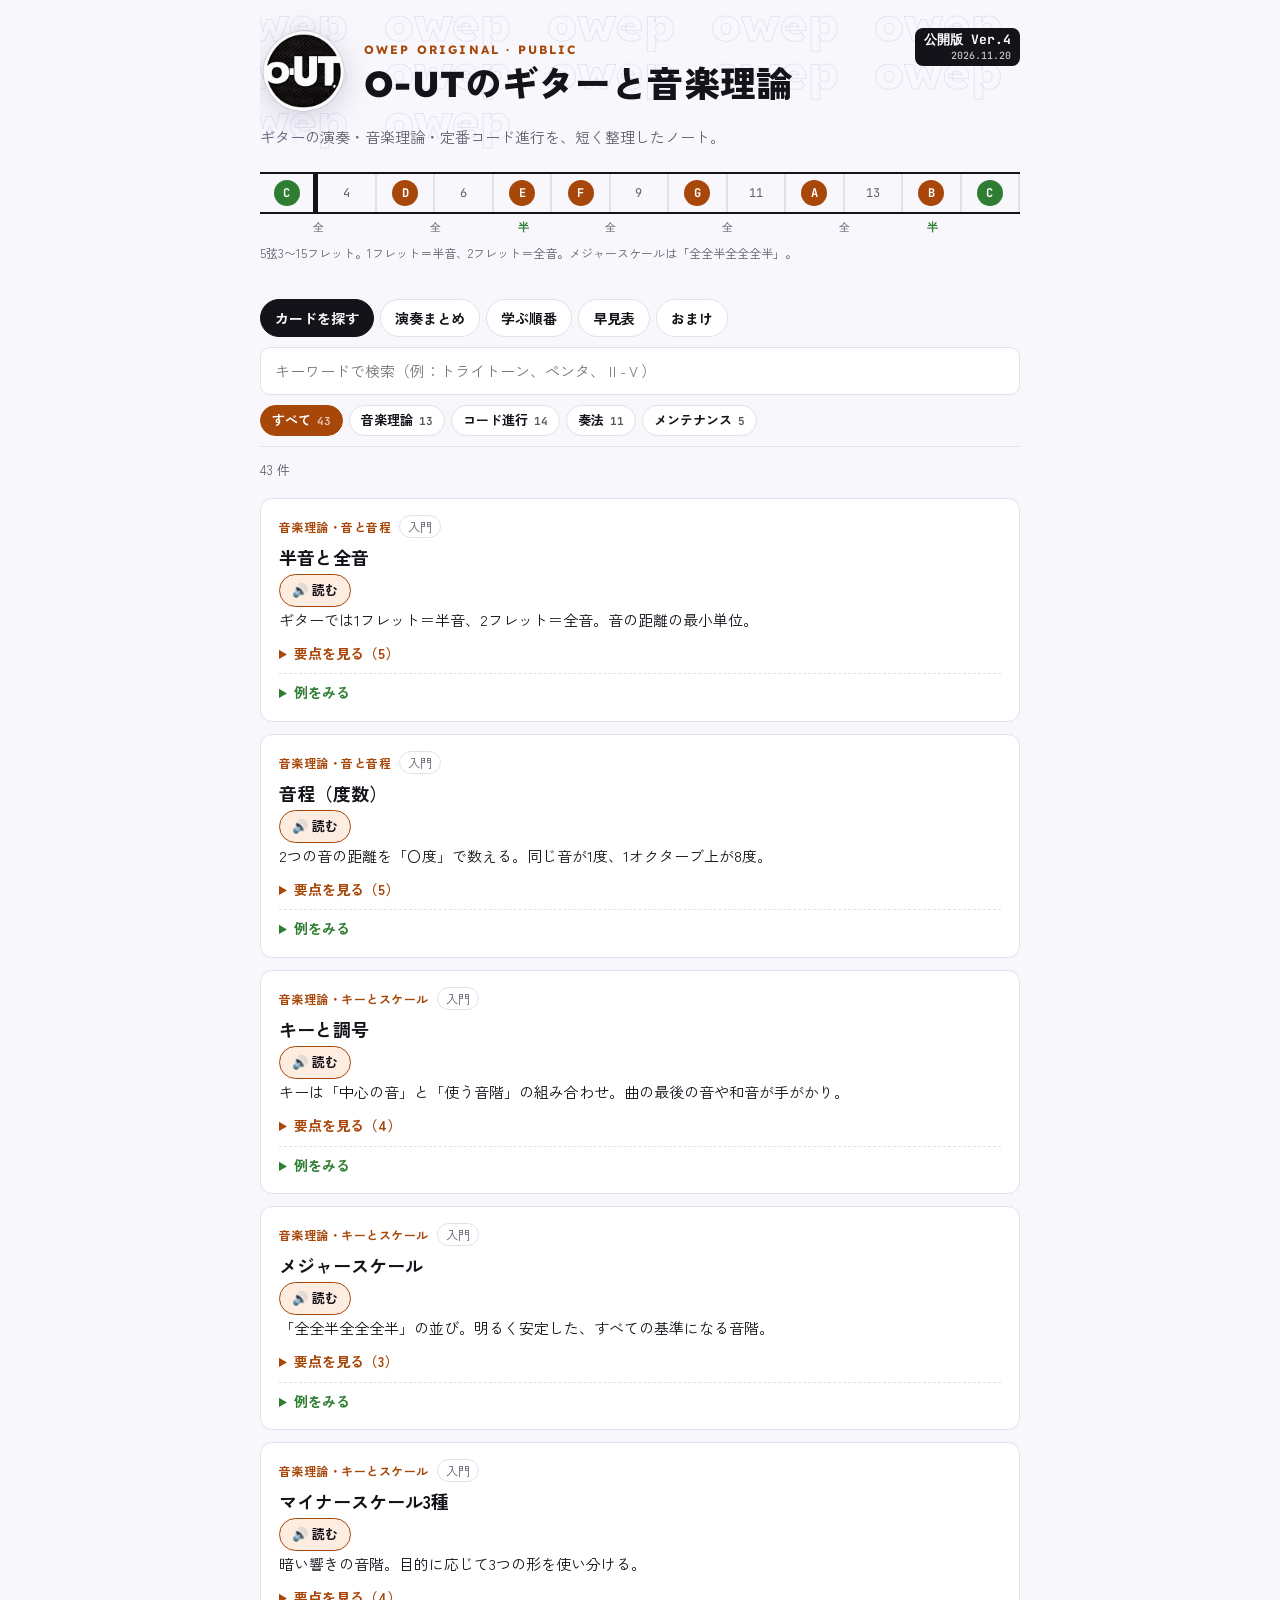
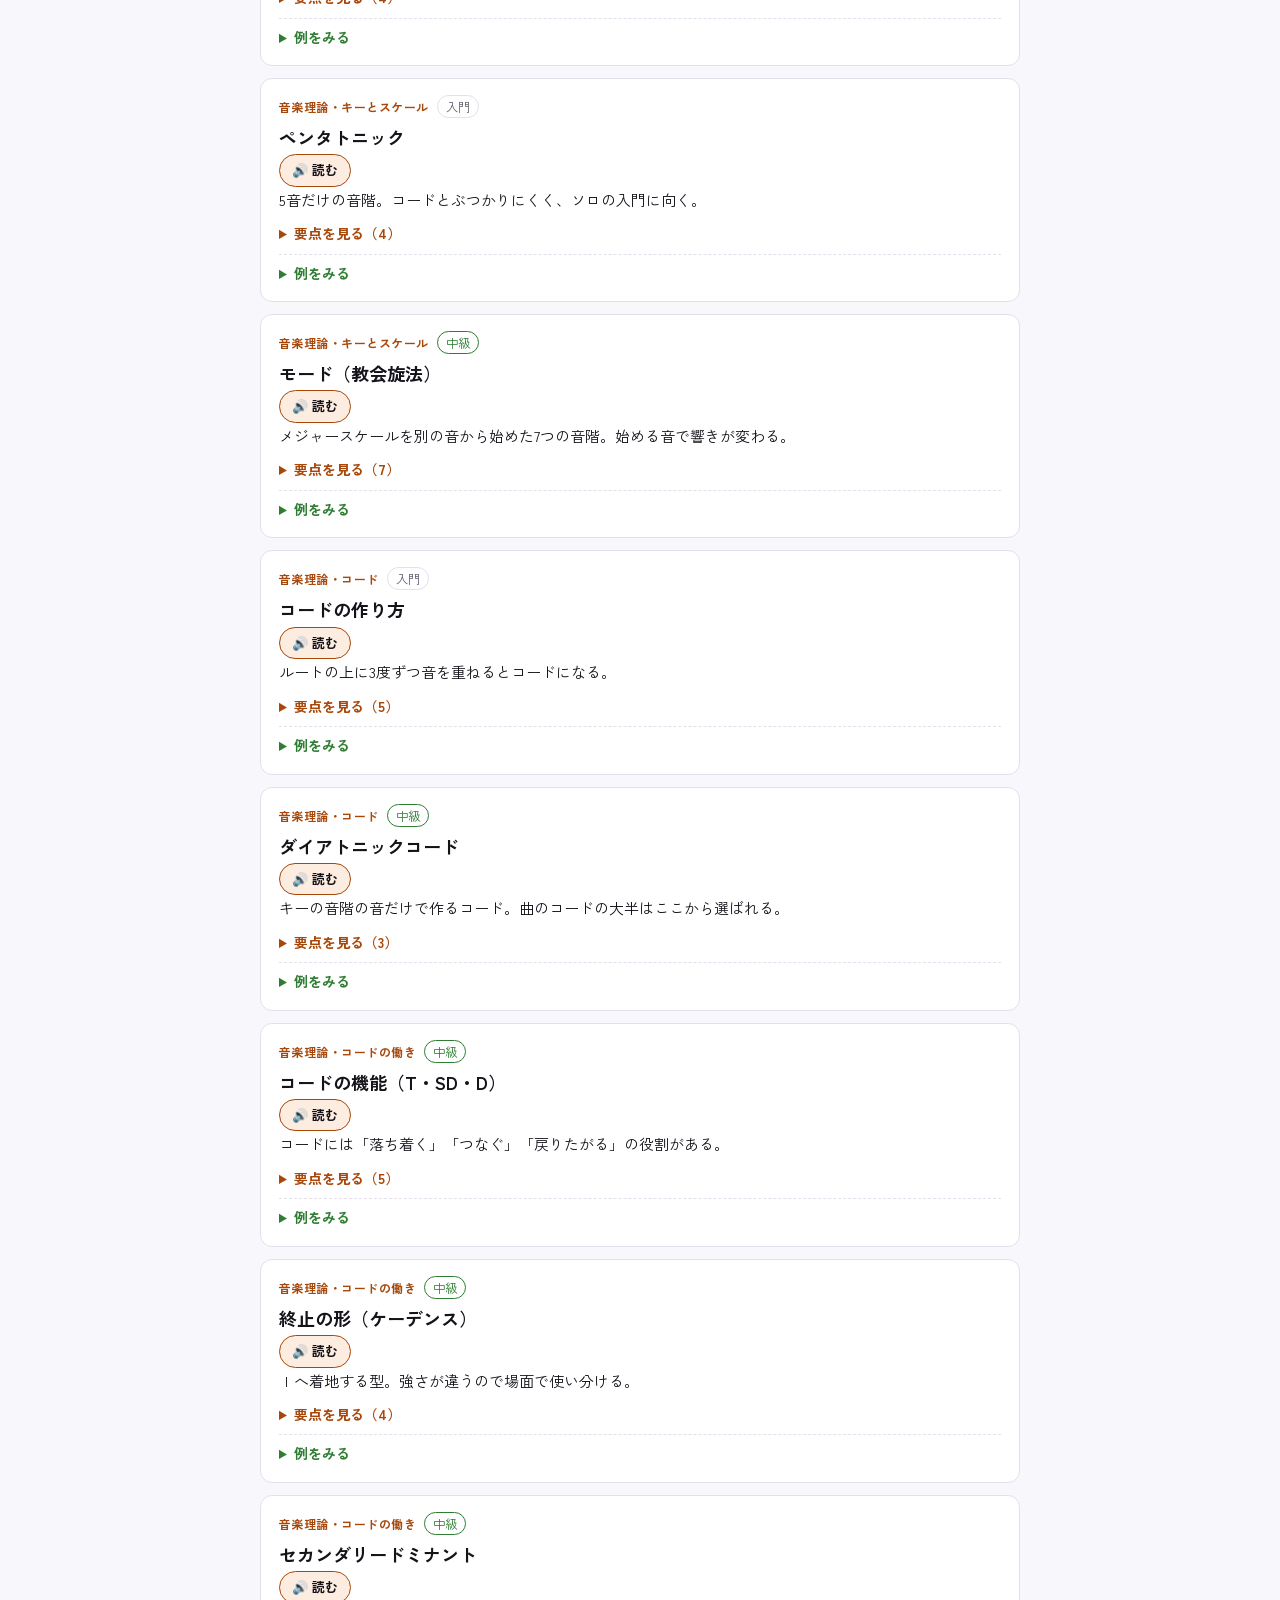
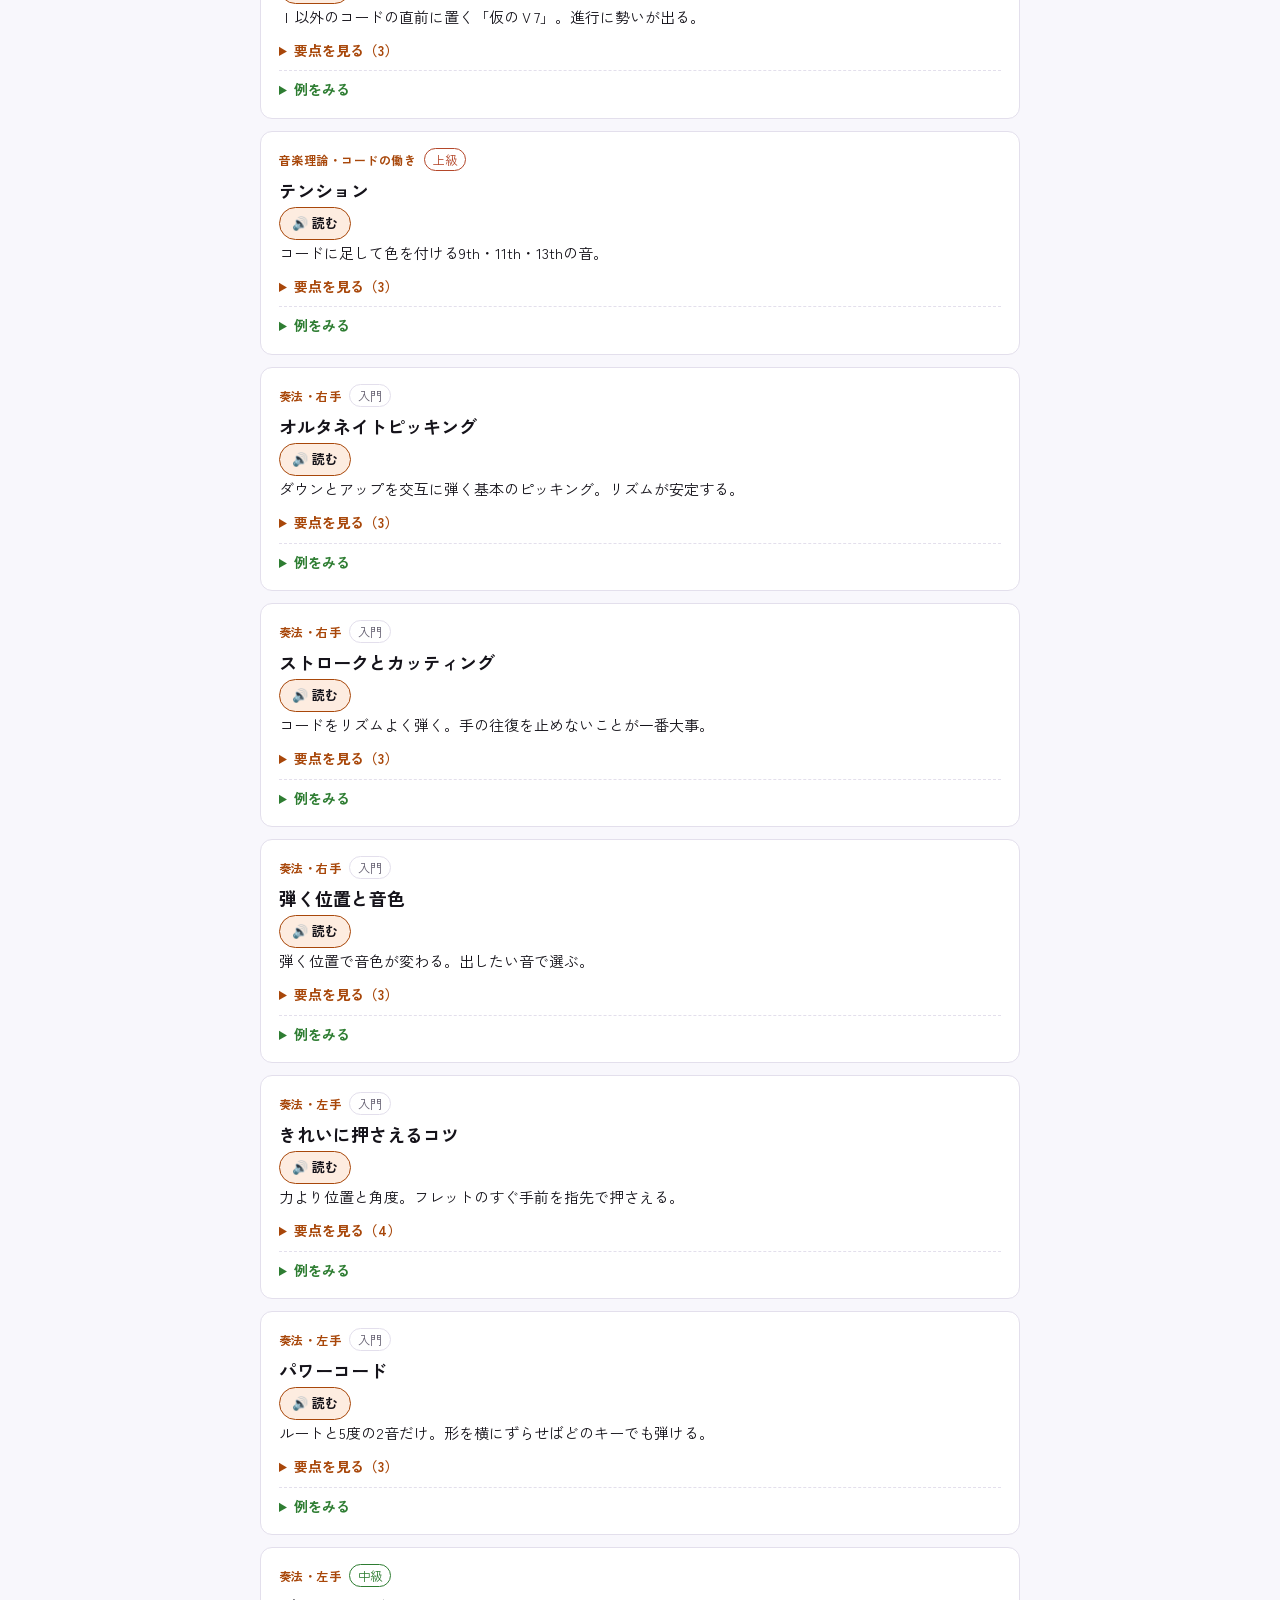
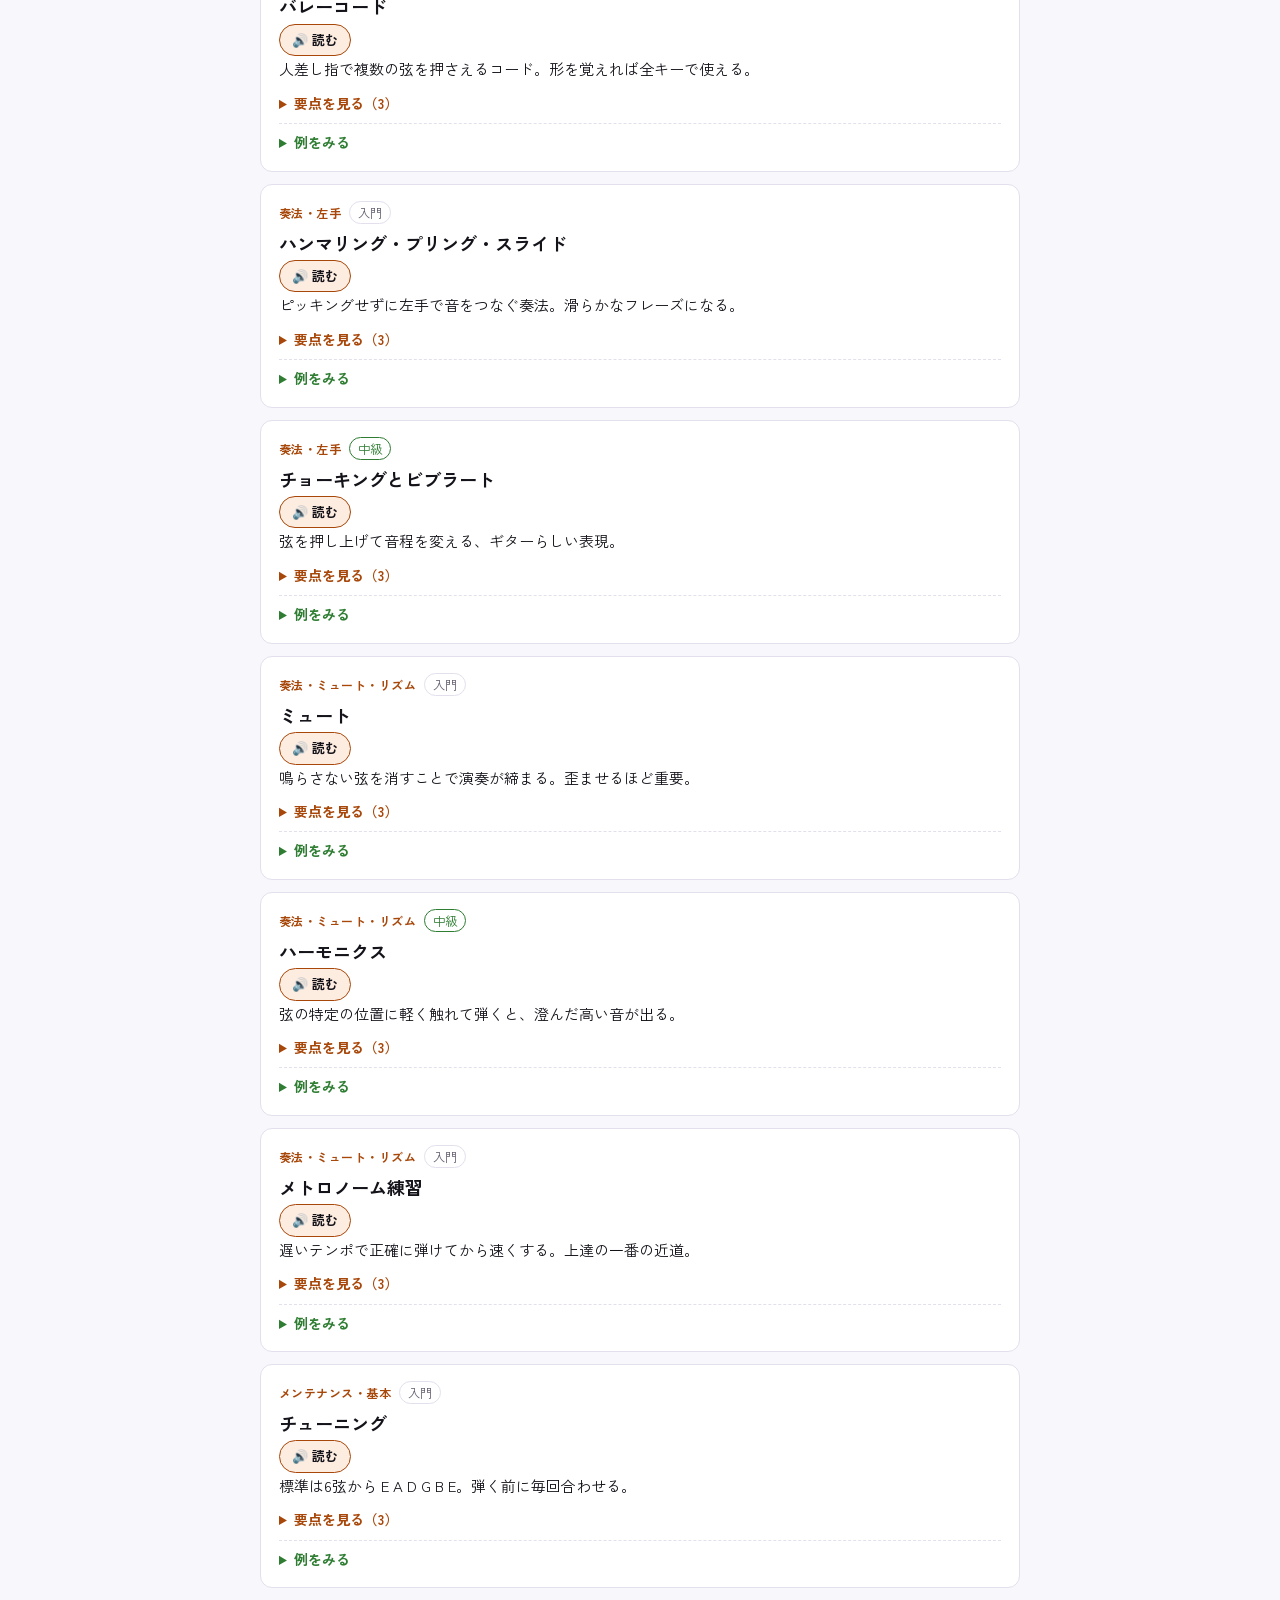
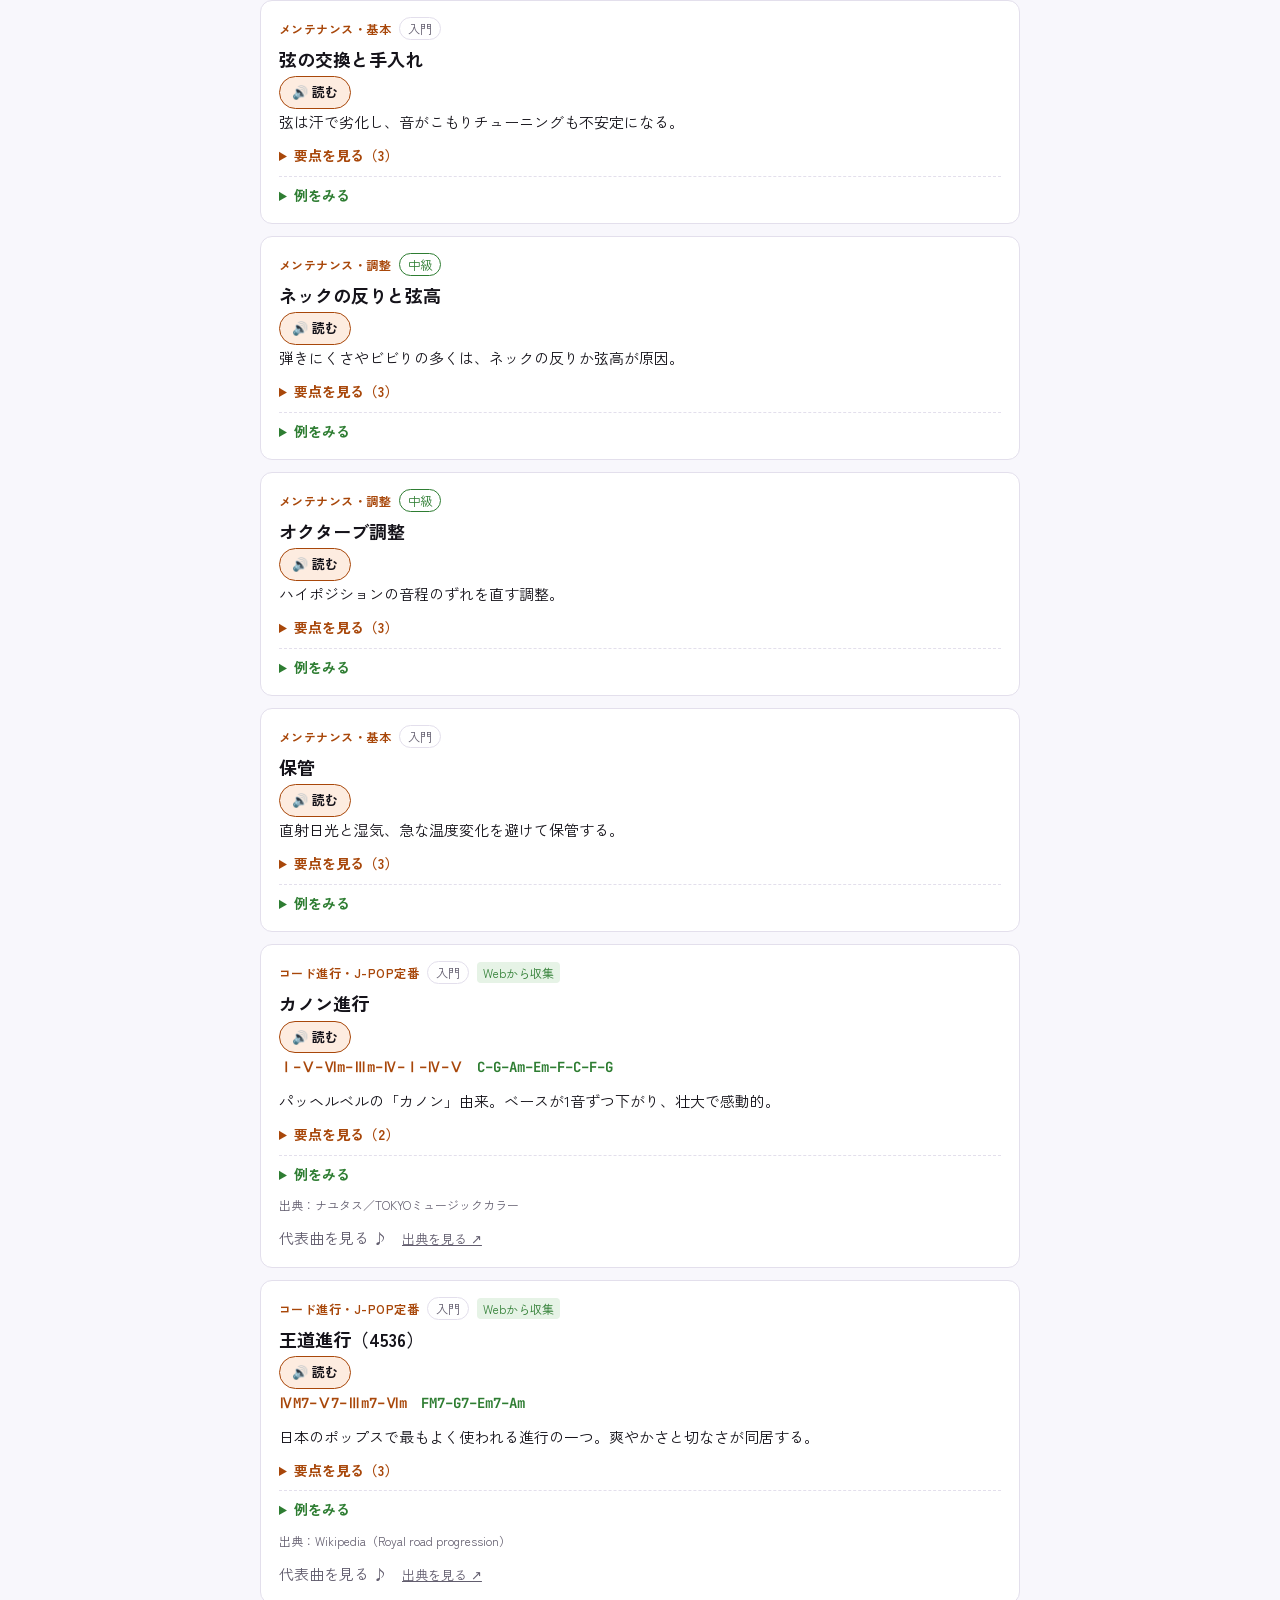
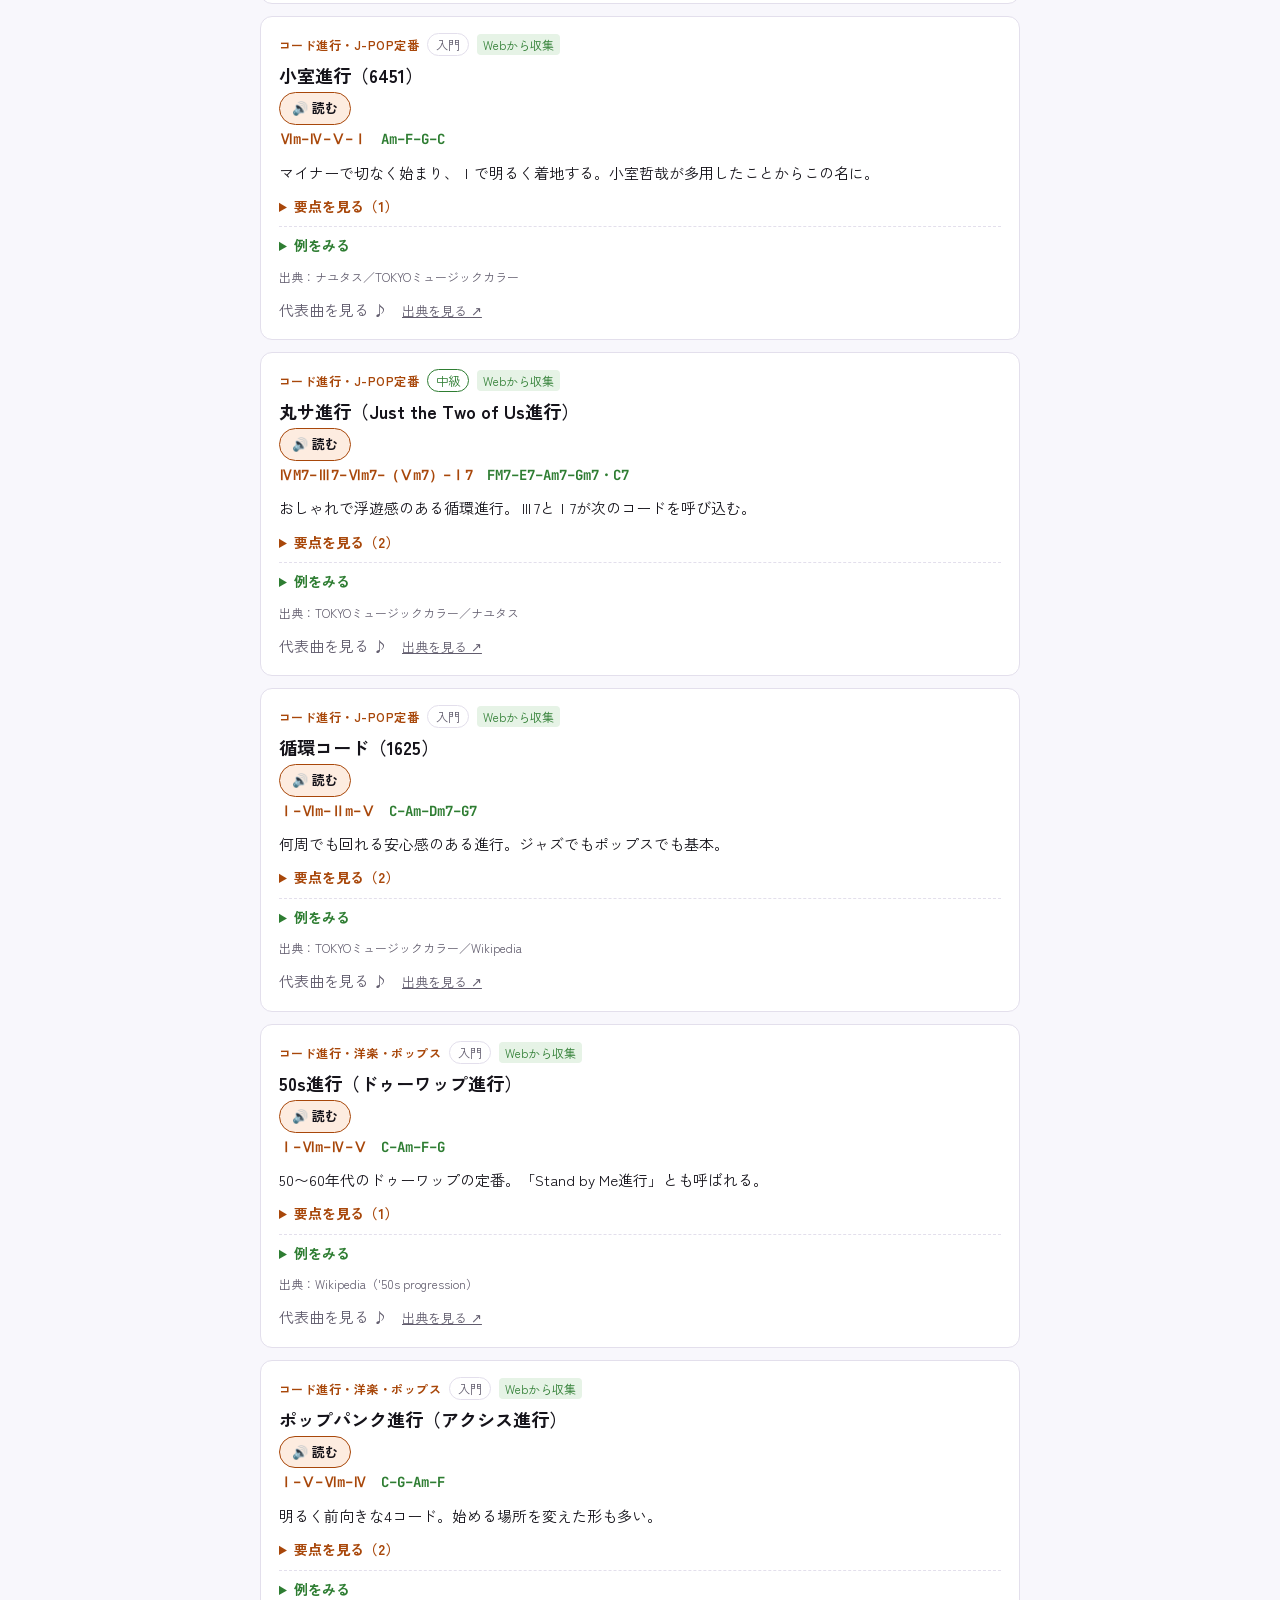
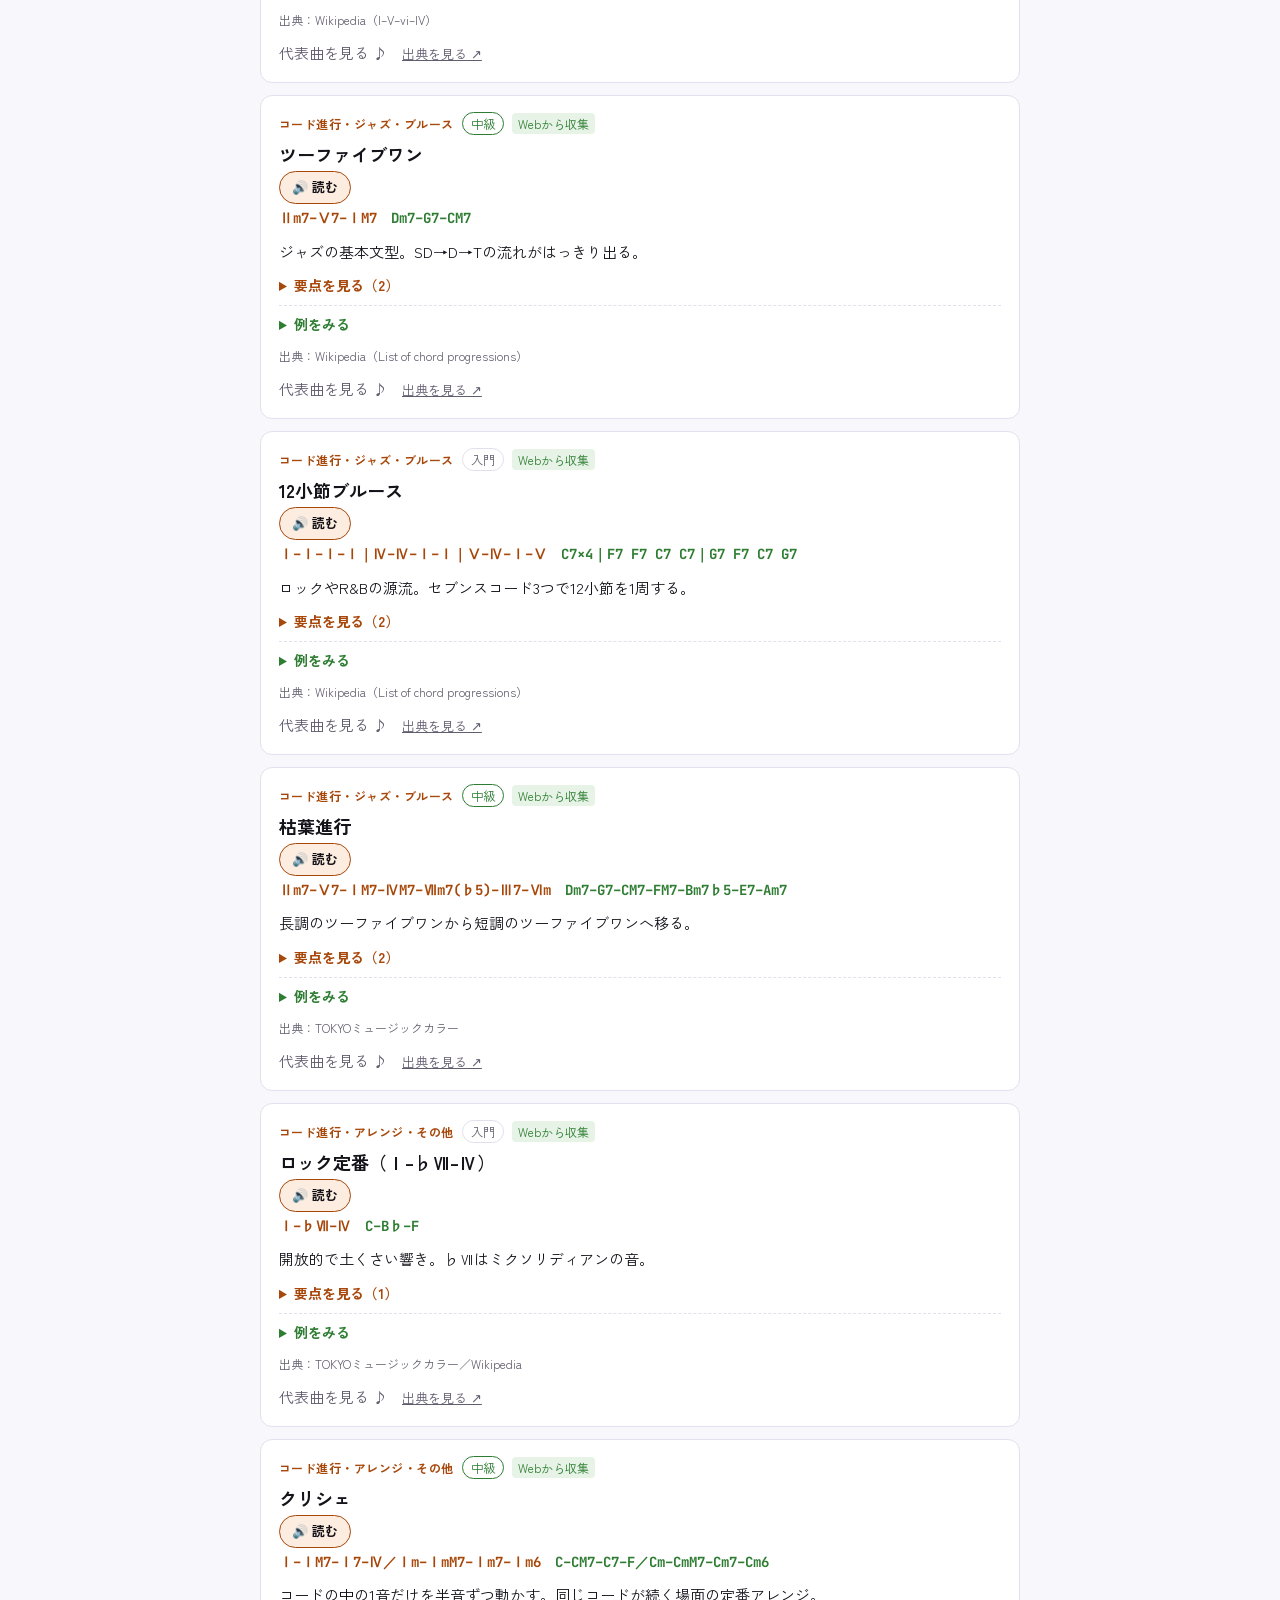
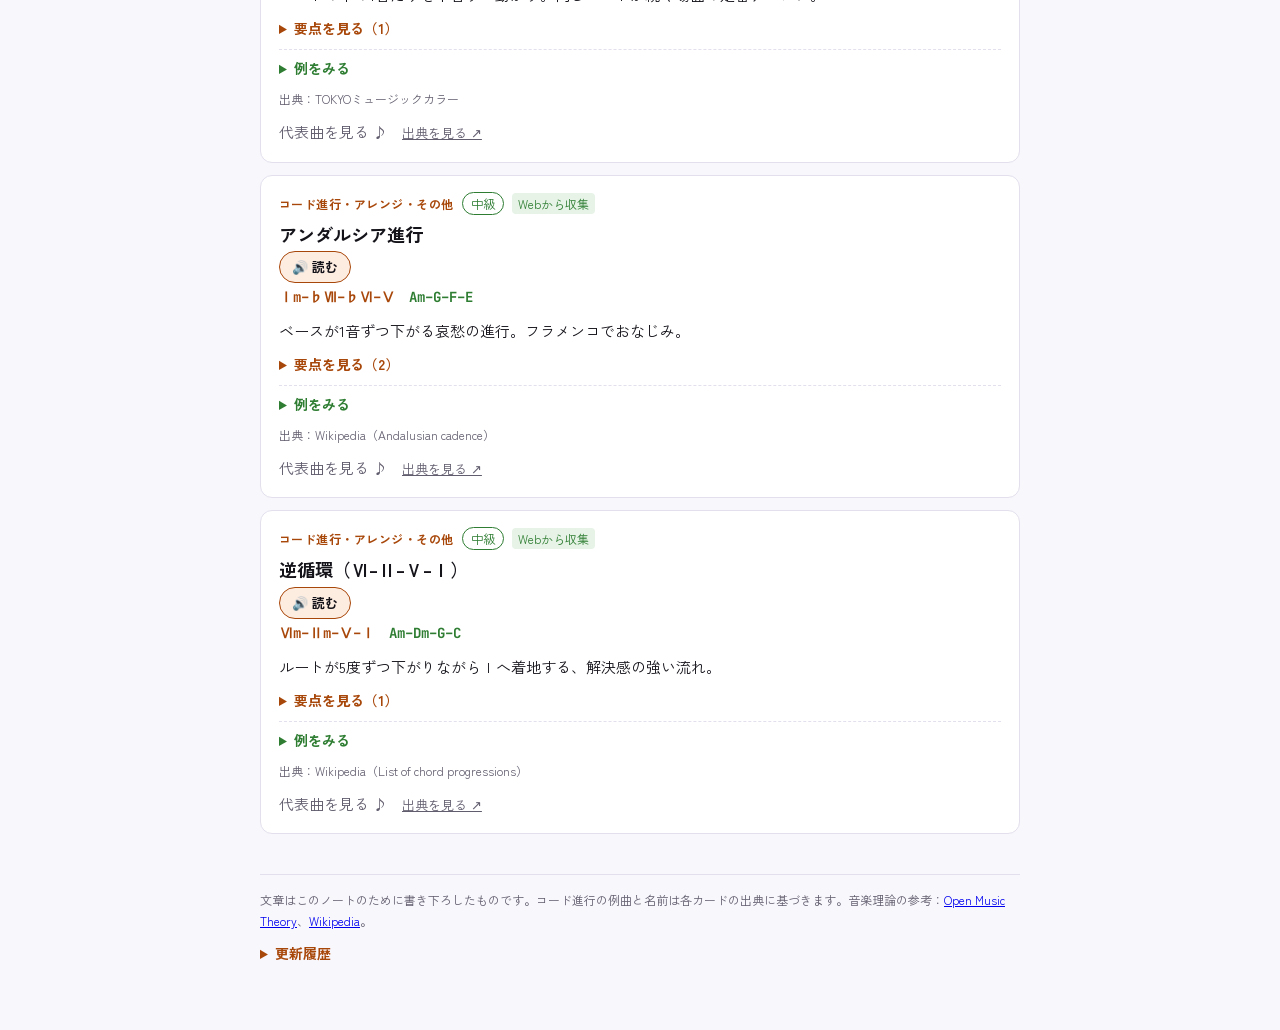
==== commit 40effd63: "ギターと音楽理論 公開版 Ver.4: おまけタブにコード進行の代表曲（タップでポップアップ、出典つき） Co-Authored-By: Claude Opus 5.5 <noreply@anthro" ====
--- a/guitar-note/index.html
+++ b/guitar-note/index.html
@@ -9,7 +9,19 @@
 <meta name="apple-mobile-web-app-title" content="O-UT 音楽理論">
 <meta name="apple-mobile-web-app-status-bar-style" content="black-translucent">
 <link rel="manifest" href="manifest.webmanifest">
-<style>:root{box-sizing:border-box;padding-top:env(safe-area-inset-top,0px);padding-bottom:env(safe-area-inset-bottom,0px)}html{scroll-padding-top:env(safe-area-inset-top,0px)}body{margin:0;padding:0}header{overflow-x:clip}img{max-width:100%}[hidden]:not([hidden=until-found i]){display:none!important}</style>
+<style>:root{box-sizing:border-box;padding-top:env(safe-area-inset-top,0px);padding-bottom:env(safe-area-inset-bottom,0px)}html{scroll-padding-top:env(safe-area-inset-top,0px)}body{margin:0;padding:0}header{overflow-x:clip}img{max-width:100%}[hidden]:not([hidden=until-found i]){display:none!important}
+.bgrid{display:grid;grid-template-columns:repeat(auto-fill,minmax(220px,1fr));gap:10px;margin-top:12px}
+button.go.songs{font:inherit;cursor:pointer;background:none;border:0;padding:0;margin-right:14px}
+.bbtn{font:inherit;text-align:left;cursor:pointer;background:var(--surface);color:var(--ink);border:1px solid var(--line);border-left:4px solid var(--accent);border-radius:12px;padding:10px 12px;min-height:44px}
+.bbtn b{display:block;font-size:15px}.bbtn small{display:block;color:var(--muted);font-size:12.5px;margin-top:2px}.bbtn em{font-style:normal;font-size:12px;color:var(--accent)}
+#songpop{position:fixed;inset:0;z-index:60;background:rgba(0,0,0,.45);display:flex;align-items:flex-end;justify-content:center;padding:12px}
+.sp-sheet{background:var(--bg);color:var(--ink);width:min(560px,100%);max-height:85vh;overflow:auto;border-radius:16px;padding:14px 16px 18px;box-shadow:0 10px 40px rgba(0,0,0,.35);margin-bottom:env(safe-area-inset-bottom,0px)}
+@media (min-width:700px){#songpop{align-items:center}}
+.sp-head{display:flex;align-items:flex-start;gap:8px}.sp-head h2{flex:1;margin:0;font-size:18px;line-height:1.4}
+.sp-x{font:inherit;font-size:16px;border:1px solid var(--line);background:var(--surface);color:var(--ink);border-radius:999px;width:36px;height:36px;cursor:pointer;flex:none}
+.sp-list{margin:8px 0 6px;padding-left:1.6em}.sp-list li{padding:5px 0;border-bottom:1px dashed var(--line)}.sp-list li b{font-weight:700}.sp-list li span{color:var(--muted);font-size:13px;margin-left:6px}
+.sp-src{font-size:12.5px;color:var(--muted);margin:6px 0 0}.sp-src a{color:inherit}
+</style>
 <link rel="apple-touch-icon" sizes="180x180" href="apple-touch-icon.png">
 <title>O-UTのギターと音楽理論 公開版</title>
 <link rel="icon" type="image/png" sizes="32x32" href="[data-uri]">
@@ -157,7 +169,7 @@
 
 <div class="wrap">
 <header>
-  <div class="brand"><img src="[data-uri]" alt="O-UT ロゴ"><div><div class="by">owep original · public</div><h1><span class="nw">O-UTの</span><span class="nw">ギターと</span><span class="nw">音楽理論</span></h1></div><div class="ver" id="ver" title="更新履歴は一番下">公開版 Ver.3<span>2026.11.09</span></div></div>
+  <div class="brand"><img src="[data-uri]" alt="O-UT ロゴ"><div><div class="by">owep original · public</div><h1><span class="nw">O-UTの</span><span class="nw">ギターと</span><span class="nw">音楽理論</span></h1></div><div class="ver" id="ver" title="更新履歴は一番下">公開版 Ver.4<span>2026.11.20</span></div></div>
   <p>ギターの演奏・音楽理論・定番コード進行を、短く整理したノート。</p>
   
   <div class="fret" aria-label="5弦3フレットから15フレットまでのCメジャースケール">
@@ -173,6 +185,7 @@
     <button class="tab" role="tab" id="t-guide" aria-selected="false" data-v="guide">演奏まとめ</button>
     <button class="tab" role="tab" id="t-route" aria-selected="false" data-v="route">学ぶ順番</button>
     <button class="tab" role="tab" id="t-table" aria-selected="false" data-v="table">早見表</button>
+    <button class="tab" role="tab" id="t-bonus" aria-selected="false" data-v="bonus">おまけ</button>
   </div>
   <div id="filters">
     <input id="q" type="search" placeholder="キーワードで検索（例：トライトーン、ペンタ、Ⅱ-Ⅴ）" autocomplete="off">
@@ -200,6 +213,20 @@
     <p class="note">チューニングから表現の奏法まで。</p>
     <ol class="route" id="routeR"></ol>
   </section>
+  <section id="v-bonus" hidden>
+    <h3 style="margin-top:16px">コード進行の代表曲</h3>
+    <p class="note">進行をタップすると、その進行が使われている有名な曲が開きます。曲はWikipediaや音楽理論の教材、音楽メディアで例として挙げられているものから選び、出典を付けています。</p>
+    <div class="bgrid" id="bgrid"></div>
+  </section>
+  <div id="songpop" hidden>
+    <div class="sp-sheet" role="dialog" aria-modal="true" aria-labelledby="sp-t">
+      <div class="sp-head"><h2 id="sp-t"></h2><button type="button" class="sp-x" aria-label="閉じる">✕</button></div>
+      <p class="formula" id="sp-f"></p>
+      <ol class="sp-list" id="sp-l"></ol>
+      <p class="note" id="sp-n"></p>
+      <p class="sp-src" id="sp-s"></p>
+    </div>
+  </div>
   <section id="v-table" hidden>
     <h3 style="margin-top:16px">Cメジャーキーのダイアトニックコード</h3>
     <div class="tbl"><table>
@@ -254,6 +281,7 @@
 
 <footer>文章はこのノートのために書き下ろしたものです。コード進行の例曲と名前は各カードの出典に基づきます。音楽理論の参考：<a href="https://musictheory.pugetsound.edu/mt21c/" target="_blank" rel="noopener">Open Music Theory</a>、<a href="https://en.wikipedia.org/wiki/List_of_chord_progressions" target="_blank" rel="noopener">Wikipedia</a>。
 <details class="histbox" style="margin-top:10px"><summary>更新履歴</summary><ol class="hist" reversed>
+<li>公開版 Ver.4（2026.11.20）「おまけ」タブを追加。コード進行ごとの代表曲を、タップするとポップアップで表示（出典つき）。コード進行のカードにも「代表曲を見る」を追加</li>
 <li>公開版 Ver.3（2026.11.09）各カードに「🔊 読む」（音声読み上げ）を追加。「続けて読む」「次へ」、速さの切替つき。ホーム画面に追加してアプリとして使えるように</li>
 <li>公開版 Ver.2（2026.11.01）すべてのカードと演奏まとめに例題を追加（「例をみる」で表示）</li>
 <li>公開版 Ver.1（2026.10.30）公開版を作成</li>
@@ -299,7 +327,7 @@
 {id:"prog-canon",cat:"J-POP定番",lv:1,t:"カノン進行",f:"Ⅰ–Ⅴ–Ⅵm–Ⅲm–Ⅳ–Ⅰ–Ⅳ–Ⅴ",c:"C–G–Am–Em–F–C–F–G",url:W.ny,src:"ナユタス／TOKYOミュージックカラー",s:"パッヘルベルの「カノン」由来。ベースが1音ずつ下がり、壮大で感動的。",p:["前半でベースがド→シ→ラ→ソと下がる","例曲：「愛は勝つ」（KAN）、「負けないで」（ZARD）"],k:"カノン パッヘルベル"},
 {id:"prog-odo",cat:"J-POP定番",lv:1,t:"王道進行（4536）",f:"ⅣM7–Ⅴ7–Ⅲm7–Ⅵm",c:"FM7–G7–Em7–Am",url:W.rr,src:"Wikipedia（Royal road progression）",s:"日本のポップスで最もよく使われる進行の一つ。爽やかさと切なさが同居する。",p:["Ⅵmで終わるのでループしやすい","締めるなら後ろに Dm7–G7–C を続ける","例曲：「Never Gonna Give You Up」（Rick Astley）"],k:"王道進行 4536"},
 {id:"prog-komuro",cat:"J-POP定番",lv:1,t:"小室進行（6451）",f:"Ⅵm–Ⅳ–Ⅴ–Ⅰ",c:"Am–F–G–C",url:W.ny,src:"ナユタス／TOKYOミュージックカラー",s:"マイナーで切なく始まり、Ⅰで明るく着地する。小室哲哉が多用したことからこの名に。",p:["例曲：「Get Wild」（TM NETWORK）、「DEPARTURES」（globe）"],k:"小室進行 6451"},
-{id:"prog-marusa",cat:"J-POP定番",lv:2,t:"丸サ進行（Just the Two of Us進行）",f:"ⅣM7–Ⅲ7–Ⅵm7–（Ⅴm7）–Ⅰ7",c:"FM7–E7–Am7–Gm7・C7",url:W.mc,src:"TOKYOミュージックカラー／ナユタス",s:"おしゃれで浮遊感のある循環進行。Ⅲ7とⅠ7が次のコードを呼び込む。",p:["Ⅲ7はⅥm7への、Ⅰ7はⅣM7へのセカンダリードミナント","例曲：「丸の内サディスティック」（椎名林檎）"],k:"丸サ 丸の内 Just the Two of Us"},
+{id:"prog-marusa",cat:"J-POP定番",lv:2,t:"丸サ進行（Just the Two of Us進行）",f:"ⅣM7–Ⅲ7–Ⅵm7–（Ⅴm7）–Ⅰ7",c:"FM7–E7–Am7–Gm7・C7",url:W.mc,src:"TOKYOミュージックカラー／ナユタス",s:"おしゃれで浮遊感のある循環進行。Ⅲ7とⅠ7が次のコードを呼び込む。",p:["Ⅲ7はⅥm7への、Ⅰ7はⅣM7へのセカンダリードミナント","例曲：「丸ノ内サディスティック」（椎名林檎）"],k:"丸サ 丸の内 Just the Two of Us"},
 {id:"prog-1625",cat:"J-POP定番",lv:1,t:"循環コード（1625）",f:"Ⅰ–Ⅵm–Ⅱm–Ⅴ",c:"C–Am–Dm7–G7",url:W.mc,src:"TOKYOミュージックカラー／Wikipedia",s:"何周でも回れる安心感のある進行。ジャズでもポップスでも基本。",p:["Ⅴが自然にⅠへ戻るのでループする","C–A7–Dm7–G7 のように発展させやすい"],k:"循環コード 1625"},
 {id:"prog-50s",cat:"洋楽・ポップス",lv:1,t:"50s進行（ドゥーワップ進行）",f:"Ⅰ–Ⅵm–Ⅳ–Ⅴ",c:"C–Am–F–G",url:W.fs,src:"Wikipedia（'50s progression）",s:"50〜60年代のドゥーワップの定番。「Stand by Me進行」とも呼ばれる。",p:["例曲：「Earth Angel」（The Penguins）、「Stand by Me」（Ben E. King）"],k:"50s ドゥーワップ"},
 {id:"prog-axis",cat:"洋楽・ポップス",lv:1,t:"ポップパンク進行（アクシス進行）",f:"Ⅰ–Ⅴ–Ⅵm–Ⅳ",c:"C–G–Am–F",url:W.ax,src:"Wikipedia（I–V–vi–IV）",s:"明るく前向きな4コード。始める場所を変えた形も多い。",p:["Ⅵm–Ⅳ–Ⅰ–Ⅴ から始めるとマイナー寄りに聞こえる","例曲：「Forever Young」（Alphaville）"],k:"ポップパンク アクシス"},
@@ -418,7 +446,7 @@
 <div class="meta"><span class="cat">${a.sec}・${a.cat}</span><span class="lv l${a.lv}">${LV[a.lv]}</span>${a.web?'<span class="talk">Webから収集</span>':""}${a.dated?'<span class="flag">商品・価格は記事掲載時点</span>':""}</div>
 <h2>${esc(a.t)}</h2><button class="say" type="button" data-say="a:${a.id.replace("/","-")}" aria-pressed="false">🔊 読む</button>${a.f?`<p class="formula"><span>${esc(a.f)}</span><span>${esc(a.c)}</span></p>`:""}<p class="sum">${esc(a.s)}</p>
 <details${a.open?" open":""}><summary>要点を見る（${a.p.length}）</summary><ul>${a.p.map(x=>"<li>"+esc(x)+"</li>").join("")}</ul></details>
-${a.ex?`<details class="ex"><summary>例をみる</summary><p class="eq">${esc(a.ex[0])}</p><p class="ea"><span>答え</span>${esc(a.ex[1])}</p></details>`:""}${a.web?`<p class="srcl">出典：${esc(a.src)}</p>`:""}${a.url?`<a class="go" href="${a.url}" target="_blank" rel="noopener">出典を見る ↗</a>`:""}</article>`}
+${a.ex?`<details class="ex"><summary>例をみる</summary><p class="eq">${esc(a.ex[0])}</p><p class="ea"><span>答え</span>${esc(a.ex[1])}</p></details>`:""}${a.web?`<p class="srcl">出典：${esc(a.src)}</p>`:""}${a.id.startsWith("prog-")?`<button type="button" class="go songs" data-songs="${a.id}">代表曲を見る ♪</button>`:""}${a.url?`<a class="go" href="${a.url}" target="_blank" rel="noopener">出典を見る ↗</a>`:""}</article>`}
 function render(){const n=q.trim().toLowerCase();
 const r=A.filter(a=>(sec==="すべて"||a.sec===sec)&&(cat==="すべて"||a.cat===cat)&&(!n||(a.t+a.s+a.p.join("")+a.k+a.cat+(a.f||"")+(a.c||"")).toLowerCase().includes(n)));
 document.getElementById("count").textContent=r.length+" 件";
@@ -436,9 +464,30 @@
 document.getElementById("progs").innerHTML=A5.map(a=>`<tr><td style="white-space:normal">${esc(a.t)}</td><td class="mono">${esc(a.f)}</td><td class="mono">${esc(a.c)}</td></tr>`).join("");
 function jump(e){const b=e.target.closest("button");if(!b)return;q="";document.getElementById("q").value="";sec="すべて";cat="すべて";drawSecs();drawCats();show("list");render();const el=document.getElementById("a-"+b.dataset.id);if(el){el.querySelector("details").open=true;el.scrollIntoView({block:"start"})}}
 document.getElementById("v-route").addEventListener("click",jump);
+document.getElementById("list").addEventListener("click",e=>{const b=e.target.closest("[data-songs]");if(b&&window.openSongs)window.openSongs(b.dataset.songs,b)});
 document.getElementById("glist").addEventListener("click",jump);
-function show(v){document.querySelectorAll(".tab").forEach(t=>t.setAttribute("aria-selected",t.dataset.v===v));["list","guide","route","table"].forEach(x=>document.getElementById("v-"+x).hidden=x!==v);document.getElementById("filters").hidden=v!=="list"}
+function show(v){document.querySelectorAll(".tab").forEach(t=>t.setAttribute("aria-selected",t.dataset.v===v));["list","guide","route","table","bonus"].forEach(x=>document.getElementById("v-"+x).hidden=x!==v);document.getElementById("filters").hidden=v!=="list"}
 document.querySelectorAll(".tab").forEach(t=>t.onclick=()=>show(t.dataset.v));
+(function(){
+var SONGS={"prog-canon":{"n":"原曲のパッヘルベル「カノン」と、この進行（またはその一部）が使われている曲です。","s":[["カノン","パッヘルベル",""],["Let It Be","The Beatles",""],["愛は勝つ","KAN",""],["どんなときも。","槇原敬之",""],["負けないで","ZARD",""],["TOMORROW","岡本真夜",""],["チェリー","スピッツ",""],["Basket Case","Green Day",""],["終わりなき旅","Mr.Children",""],["愛をこめて花束を","Superfly",""],["マリーゴールド","あいみょん",""],["Pretender","Official髭男dism",""]],"src":[["Wikipedia「カノン進行」","https://ja.wikipedia.org/wiki/%E3%82%AB%E3%83%8E%E3%83%B3%E9%80%B2%E8%A1%8C"],["UtaTen「カノン進行とは？」2022年","https://utaten.com/live/kanon-chord/"]]},"prog-odo":{"n":"Wikipediaの一覧から、よく知られた曲を選びました。","s":[["卒業写真","荒井由実（松任谷由実）","1975"],["いとしのエリー","サザンオールスターズ","1979"],["Never Gonna Give You Up","Rick Astley","1987"],["君がいるだけで","米米CLUB","1992"],["もう恋なんてしない","槇原敬之","1992"],["ロビンソン","スピッツ","1995"],["LOVEマシーン","モーニング娘。","1999"],["Everything","MISIA","2000"],["Love so sweet","嵐","2007"],["ヘビーローテーション","AKB48","2010"],["打上花火","DAOKO×米津玄師","2017"],["夜に駆ける","YOASOBI","2019"]],"src":[["Wikipedia「Royal road progression」","https://en.wikipedia.org/wiki/Royal_road_progression"]]},"prog-komuro":{"n":"","s":[["Get Wild","TM NETWORK",""],["DEPARTURES","globe",""],["LEVEL4","T.M.Revolution",""],["Doctor Doctor","UFO",""],["フライングゲット","AKB48",""],["千本桜","黒うさP",""],["僕らは今のなかで","μ's",""],["馬と鹿","米津玄師",""],["白日","King Gnu",""],["炎","LiSA",""]],"src":[["UtaTen「小室進行を超簡単に解説!」2022年","https://utaten.com/live/?p=9204"],["ナユタス新宿校ブログ","https://nayutas.net/school/shinjuku/blog/112347/"]]},"prog-marusa":{"n":"元になった曲と、この進行を取り入れたとされる曲です。「夜に駆ける」「I LOVE...」は曲の一部で使われています。","s":[["Just the Two of Us","Grover Washington Jr. feat. Bill Withers","1980"],["Between the Sheets","The Isley Brothers",""],["Virtual Insanity","Jamiroquai",""],["接吻","ORIGINAL LOVE",""],["つつみ込むように…","MISIA",""],["丸ノ内サディスティック","椎名林檎",""],["A Perfect Sky","BONNIE PINK",""],["愛を伝えたいだとか","あいみょん",""],["夜に駆ける","YOASOBI",""],["I LOVE...","Official髭男dism",""]],"src":[["nippon.com「J-POPを席巻する『Just The Two of Us』コード進行を読み解く」2021年","https://www.nippon.com/ja/japan-topics/g01096/"]]},"prog-1625":{"n":"Ⅰ–Ⅵm–Ⅱm–Ⅴの循環は、ジャズでは「リズム・チェンジ」（「I Got Rhythm」の進行）として定番です。代表曲はジャズのスタンダードが中心になります。","s":[["I Got Rhythm","George Gershwin",""],["Lester Leaps In","Lester Young",""],["Cotton Tail","Duke Ellington",""],["Straighten Up and Fly Right","Nat King Cole",""],["Salt Peanuts","Dizzy Gillespie",""],["Anthropology","Charlie Parker／Dizzy Gillespie",""],["Moose the Mooche","Charlie Parker",""],["Oleo","Sonny Rollins",""],["Rhythm-A-Ning","Thelonious Monk",""],["Meet the Flintstones（原始家族フリントストーン）","Hoyt Curtin",""]],"src":[["Wikipedia「Rhythm changes」","https://en.wikipedia.org/wiki/Rhythm_changes"],["Wikipedia「vi–ii–V–I」","https://en.wikipedia.org/wiki/Vi%E2%80%93ii%E2%80%93V%E2%80%93I"]]},"prog-50s":{"n":"","s":[["Earth Angel","The Penguins","1954"],["Stand by Me","Ben E. King","1961"],["Duke of Earl","Gene Chandler","1962"],["Oh, Pretty Woman","Roy Orbison","1964"],["Crocodile Rock","Elton John","1972"],["Every Breath You Take","The Police","1983"],["Total Eclipse of the Heart","Bonnie Tyler","1983"],["あの娘にタッチ","THE BLUE HEARTS","1991"],["Body Feels EXIT","安室奈美恵","1995"],["Viva la Vida","Coldplay","2008"],["Baby","Justin Bieber","2010"],["Perfect","Ed Sheeran","2017"]],"src":[["Wikipedia「'50s progression」","https://en.wikipedia.org/wiki/%2750s_progression"],["Open Music Theory「Four-Chord Schemas」","https://viva.pressbooks.pub/openmusictheory/chapter/4-chord-schemas/"]]},"prog-axis":{"n":"始める位置を変えた形（Ⅵm–Ⅳ–Ⅰ–Ⅴなど）も含みます。","s":[["No Woman, No Cry","Bob Marley","1973"],["Africa","Toto","1982"],["Forever Young","Alphaville","1984"],["With or Without You","U2","1987"],["Zombie","The Cranberries","1994"],["Complicated","Avril Lavigne","2002"],["Numb","Linkin Park","2003"],["I'm Yours","Jason Mraz","2008"],["Poker Face","Lady Gaga","2008"],["Someone like You","Adele","2011"],["Wrecking Ball","Miley Cyrus","2013"],["Despacito","Luis Fonsi feat. Daddy Yankee","2017"]],"src":[["Wikipedia「I–V–vi–IV progression」","https://en.wikipedia.org/wiki/I%E2%80%93V%E2%80%93vi%E2%80%93IV_progression"],["Open Music Theory「Four-Chord Schemas」","https://viva.pressbooks.pub/openmusictheory/chapter/4-chord-schemas/"]]},"prog-251":{"n":"曲の中でⅡm7–Ⅴ7–Ⅰが何度も出てくる、教材でよく使われる曲です。","s":[["Honeysuckle Rose","Fats Waller","1928"],["Blue Moon","Frank Sinatra ほか",""],["All the Things You Are","Ella Fitzgerald ほか",""],["Autumn Leaves（枯葉）","Nat King Cole ほか",""],["Satin Doll","Duke Ellington","1953"],["Afternoon in Paris","John Lewis",""],["Fly Me to the Moon","Frank Sinatra",""],["If I Fell","The Beatles",""],["Sunday Morning","Maroon 5",""]],"src":[["Wikipedia「ii–V–I progression」","https://en.wikipedia.org/wiki/Ii%E2%80%93V%E2%80%93I_progression"],["NYU Music Theory Anthology「ii - V - I」","https://sites.google.com/nyu.edu/nyu-theory-anthology/pop-harmony/ii-v-i"],["Native Instruments「史上最も人気のあるコード進行10選」2024年","https://www.native-instruments.com/ja/blogs/blog/common-chord-progressions"]]},"prog-blues":{"n":"最後の2曲はジャズのブルースです。","s":[["One O'Clock Jump","Count Basie",""],["In the Mood","Glenn Miller",""],["Hound Dog","Big Mama Thornton／Elvis Presley",""],["Rock Around the Clock","Bill Haley & His Comets",""],["Johnny B. Goode","Chuck Berry","1958"],["I Got You (I Feel Good)","James Brown",""],["Rock and Roll","Led Zeppelin",""],["Kiss","Prince & The Revolution",""],["Now's the Time","Charlie Parker",""],["Billie's Bounce","Charlie Parker",""]],"src":[["Open Music Theory「Twelve-Bar Blues」","https://musictheory.pugetsound.edu/mt21c/TwelveBarBlues.html"],["NYU Music Theory Anthology「12-Bar Blues」","https://sites.google.com/nyu.edu/nyu-theory-anthology/harmony/pop-progressions/i-iv-v-blues/12-bar-blues"],["Native Instruments「史上最も人気のあるコード進行10選」2024年","https://www.native-instruments.com/ja/blogs/blog/common-chord-progressions"],["Wikipedia「Twelve-bar blues」","https://en.wikipedia.org/wiki/Twelve-bar_blues"]]},"prog-autumn":{"n":"「枯葉」と、同じようにルートが5度ずつ下がる流れ（サークル進行）を使った曲です。","s":[["Autumn Leaves（枯葉）","Joseph Kosma（作曲）",""],["Fly Me to the Moon","Frank Sinatra",""],["All the Things You Are","Jerome Kern（作曲）",""],["Cherokee","Ray Noble（作曲）",""],["Love to Love You Baby","Donna Summer",""],["I Will Survive","Gloria Gaynor",""],["Europa (Earth's Cry Heaven's Smile)","Santana",""],["It's a Sin","Pet Shop Boys",""],["You Never Give Me Your Money","The Beatles",""]],"src":[["Wikipedia「Circle of fifths」","https://en.wikipedia.org/wiki/Circle_of_fifths"],["NYU Music Theory Anthology「ii - V - I」","https://sites.google.com/nyu.edu/nyu-theory-anthology/pop-harmony/ii-v-i"]]},"prog-rock":{"n":"Ⅰ–♭Ⅶ–Ⅳそのものの例曲は、信頼できる出典で確認できたものが少ないため、♭Ⅶを使う仲間の型（♭Ⅶ–Ⅳ–Ⅰなど）の例です。カッコ内が使われている形です。","s":[["Tired of Waiting for You（Ⅰ–♭Ⅶ）","The Kinks","1965"],["Hey Jude（後半 ♭Ⅶ–Ⅳ–Ⅰ）","The Beatles","1968"],["Hey Joe（♭Ⅵ–♭Ⅲ–♭Ⅶ–Ⅳ–Ⅰ）","Jimi Hendrix",""],["Don't You (Forget About Me)（♭Ⅶ–Ⅳ–♭Ⅶ）","Simple Minds","1985"],["Desire（♭Ⅶ–Ⅳ–Ⅰ）","U2","1988"],["旅の仲間のテーマ（♭Ⅵ–♭Ⅶ–Ⅰ）","Howard Shore（映画「ロード・オブ・ザ・リング」）",""]],"src":[["Open Music Theory「Subtonic ♭VII in Pop Music」","https://musictheory.pugetsound.edu/mt21c/SubtonicVIIinPopMusic.html"],["Open Music Theory「Blues-Based Schemas」","https://viva.pressbooks.pub/openmusictheory/chapter/blues-based-schemas/"],["Open Music Theory「Modal Schemas」","https://viva.pressbooks.pub/openmusictheory/chapter/modal-schemas/"]]},"prog-cliche":{"n":"主にマイナーのクリシェ（Ⅰm–ⅠmM7–Ⅰm7–Ⅰm6の型や、半音で下がるベース）が使われている曲です。","s":[["Michelle","The Beatles",""],["Something","The Beatles",""],["My Funny Valentine","ジャズ・スタンダード",""],["Stairway to Heaven","Led Zeppelin",""],["Time in a Bottle","Jim Croce",""],["This Masquerade","Leon Russell",""],["Shine On You Crazy Diamond","Pink Floyd",""],["For Once in My Life","Stevie Wonder",""],["My Way","Frank Sinatra ほか",""],["Into the Great Wide Open","Tom Petty and the Heartbreakers",""]],"src":[["Guitar World「The Standard Minor-Drop Progression」Jimmy Brown、2018年","https://www.guitarworld.com/lessons/standard-minor-drop-progression-guitar"]]},"prog-andalusian":{"n":"曲の一部（イントロやサビなど）で使われているものも含みます。","s":[["Walk, Don't Run","The Ventures","1960"],["Runaway","Del Shannon",""],["Hit the Road Jack","Ray Charles",""],["California Dreamin'","The Mamas & the Papas","1965"],["Good Vibrations","The Beach Boys",""],["Happy Together","The Turtles",""],["Sultans of Swing","Dire Straits",""],["Comfortably Numb","Pink Floyd","1979"],["Stray Cat Strut","Stray Cats",""],["Smooth Criminal","Michael Jackson",""],["Entre dos aguas","Paco de Lucía",""]],"src":[["Wikipedia「Andalusian cadence」","https://en.wikipedia.org/wiki/Andalusian_cadence"],["Native Instruments「史上最も人気のあるコード進行10選」2024年","https://www.native-instruments.com/ja/blogs/blog/common-chord-progressions"]]},"prog-circle":{"n":"Ⅵm–Ⅱm–Ⅴ–Ⅰそのものを使った曲として、信頼できる出典で確認できたのは2曲です。もっと長くルートが5度ずつ下がる例は「枯葉進行」をご覧ください。","s":[["It's My Life","Talk Talk",""],["Island in the Sun","Weezer",""]],"src":[["Wikipedia「vi–ii–V–I」","https://en.wikipedia.org/wiki/Vi%E2%80%93ii%E2%80%93V%E2%80%93I"]]}};
+var g=document.getElementById("bgrid"),pop=document.getElementById("songpop"),last=null;
+function E(x){return String(x).replace(/[&<>"']/g,function(c){return {"&":"&amp;","<":"&lt;",">":"&gt;","\"":"&quot;","'":"&#39;"}[c]})}
+var P=A5.filter(function(a){return SONGS[a.id]});
+g.innerHTML=P.map(function(a){return '<button type="button" class="bbtn" data-p="'+a.id+'"><b>'+E(a.t)+'</b><small>'+E(a.f)+'</small><em>代表曲 '+SONGS[a.id].s.length+'曲 ›</em></button>'}).join("");
+function open(id,btn){var a=A5.find(function(x){return x.id===id}),d=SONGS[id];if(!a||!d)return;last=btn||null;
+document.getElementById("sp-t").textContent=a.t+"の代表曲";
+document.getElementById("sp-f").innerHTML="<span>"+E(a.f)+"</span><span>"+E(a.c)+"</span>";
+document.getElementById("sp-l").innerHTML=d.s.map(function(x){return "<li><b>「"+E(x[0])+"」</b><span>"+E(x[1])+(x[2]?"（"+x[2]+"）":"")+"</span></li>"}).join("");
+var n=document.getElementById("sp-n");n.textContent=d.n;n.hidden=!d.n;
+document.getElementById("sp-s").innerHTML="出典："+d.src.map(function(x){return '<a href="'+x[1]+'" target="_blank" rel="noopener">'+E(x[0])+'</a>'}).join("、");
+pop.hidden=false;document.body.style.overflow="hidden";pop.querySelector(".sp-x").focus()}
+function close(){pop.hidden=true;document.body.style.overflow="";if(last)last.focus()}
+g.addEventListener("click",function(e){var b=e.target.closest(".bbtn");if(b)open(b.dataset.p,b)});
+pop.addEventListener("click",function(e){if(e.target===pop||e.target.closest(".sp-x"))close()});
+document.addEventListener("keydown",function(e){if(e.key==="Escape"&&!pop.hidden)close()});
+window.openSongs=open;
+})();
+
 
 (function(){
 var S=window.speechSynthesis,bar=document.getElementById("tts"),tt=bar.querySelector(".tt b"),rate=document.getElementById("ttsRate"),cur=null,gen=0;
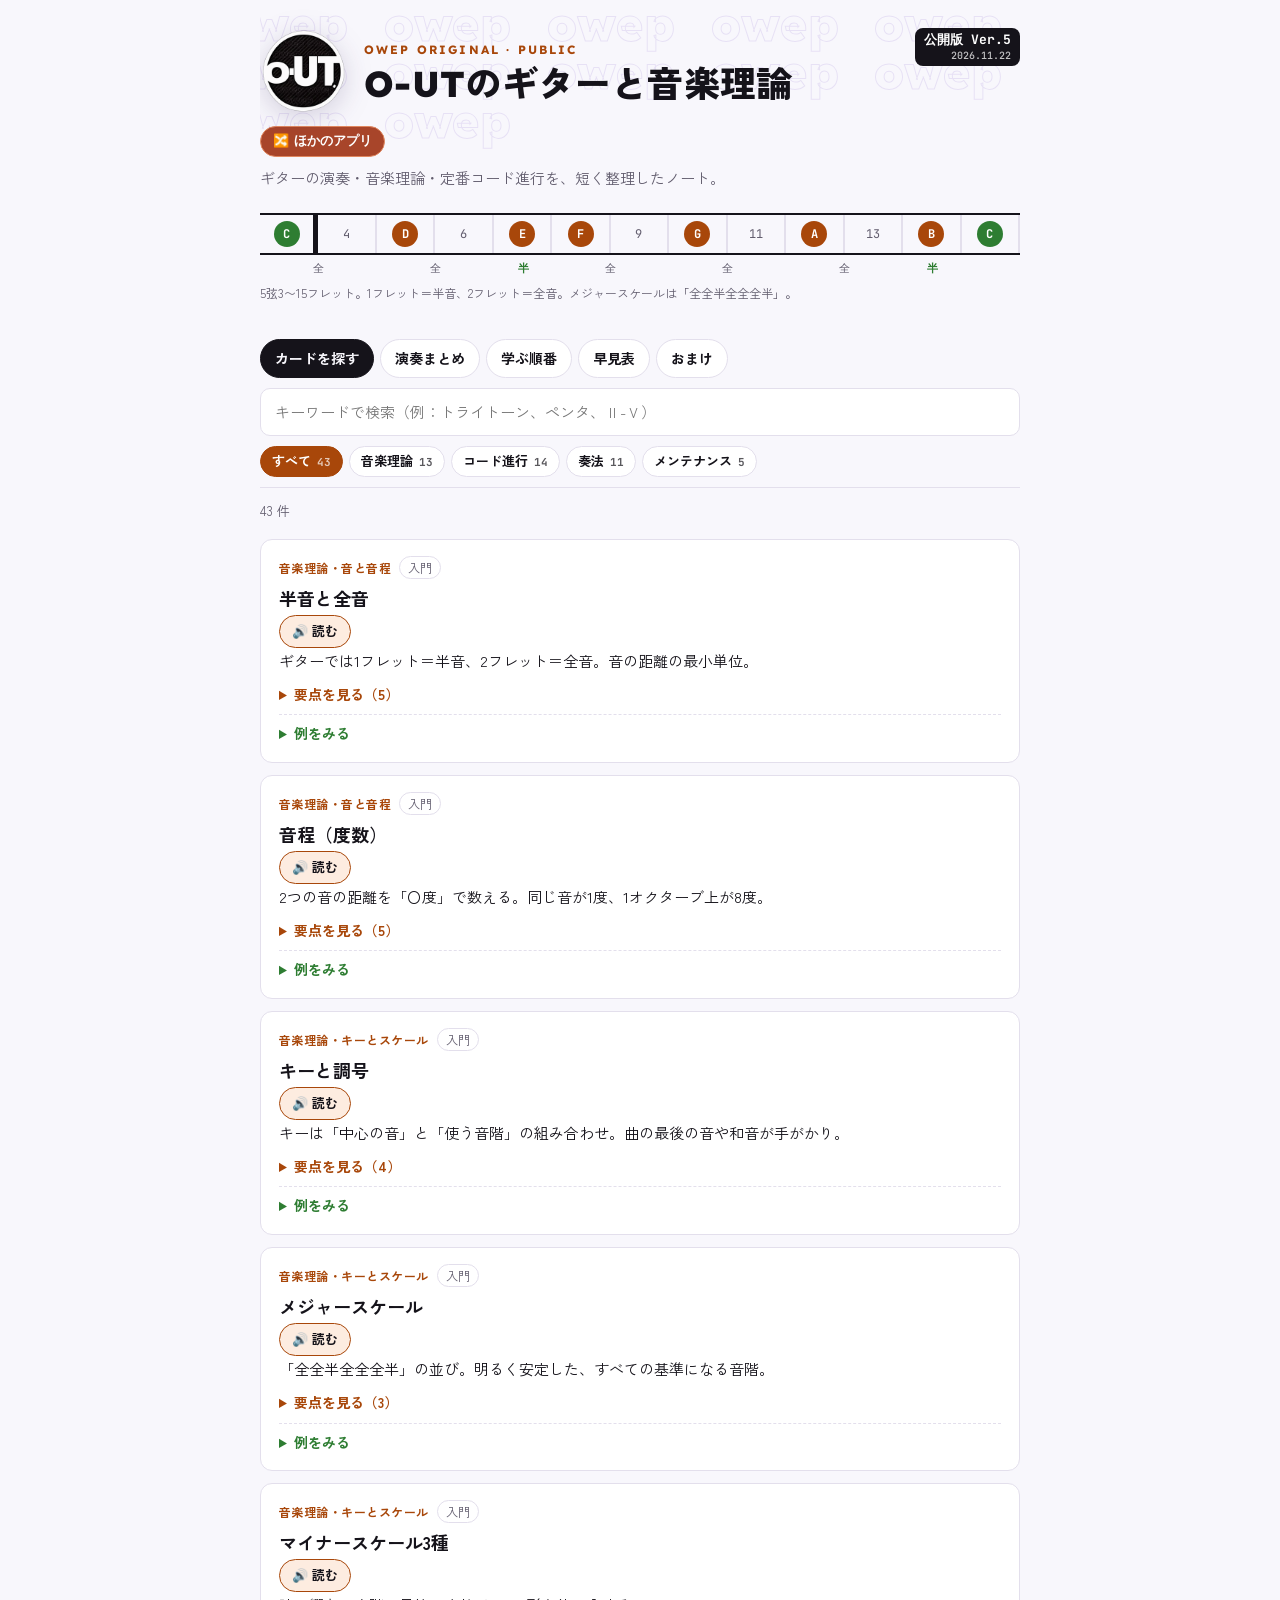
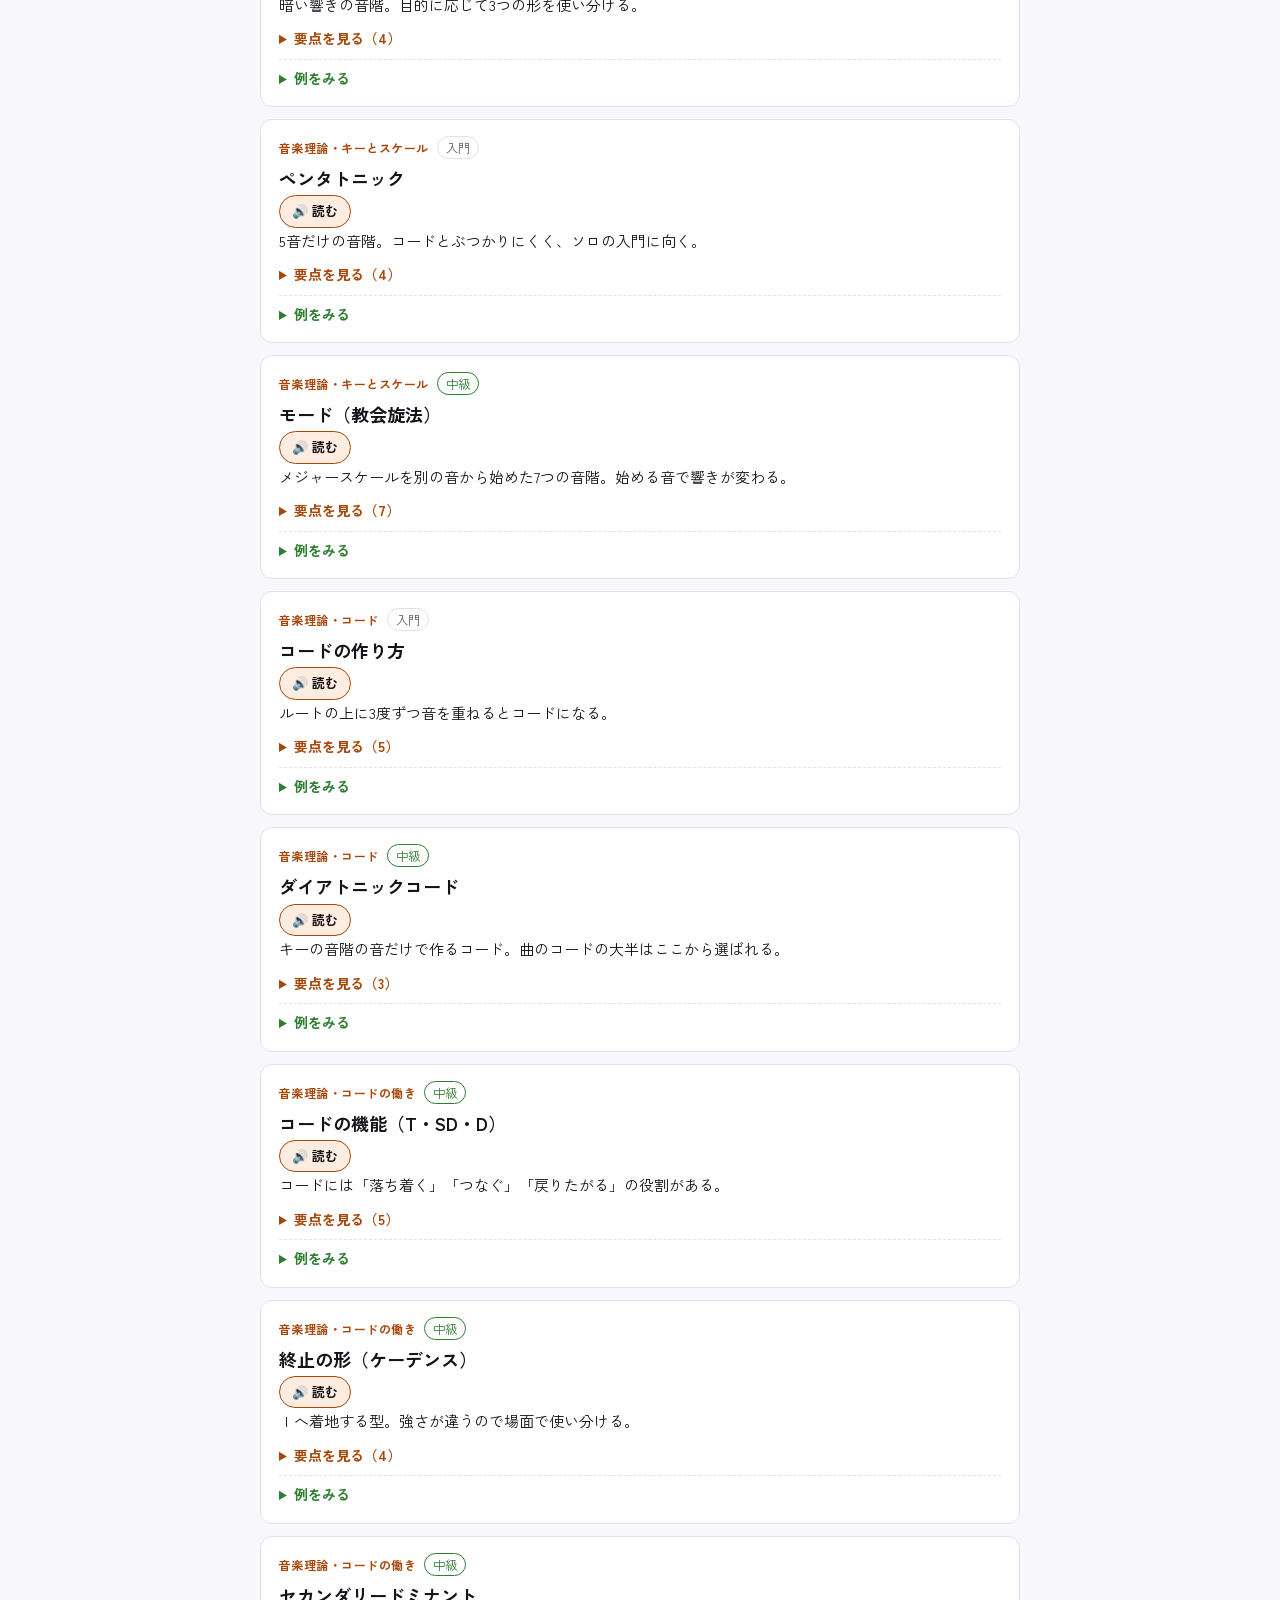
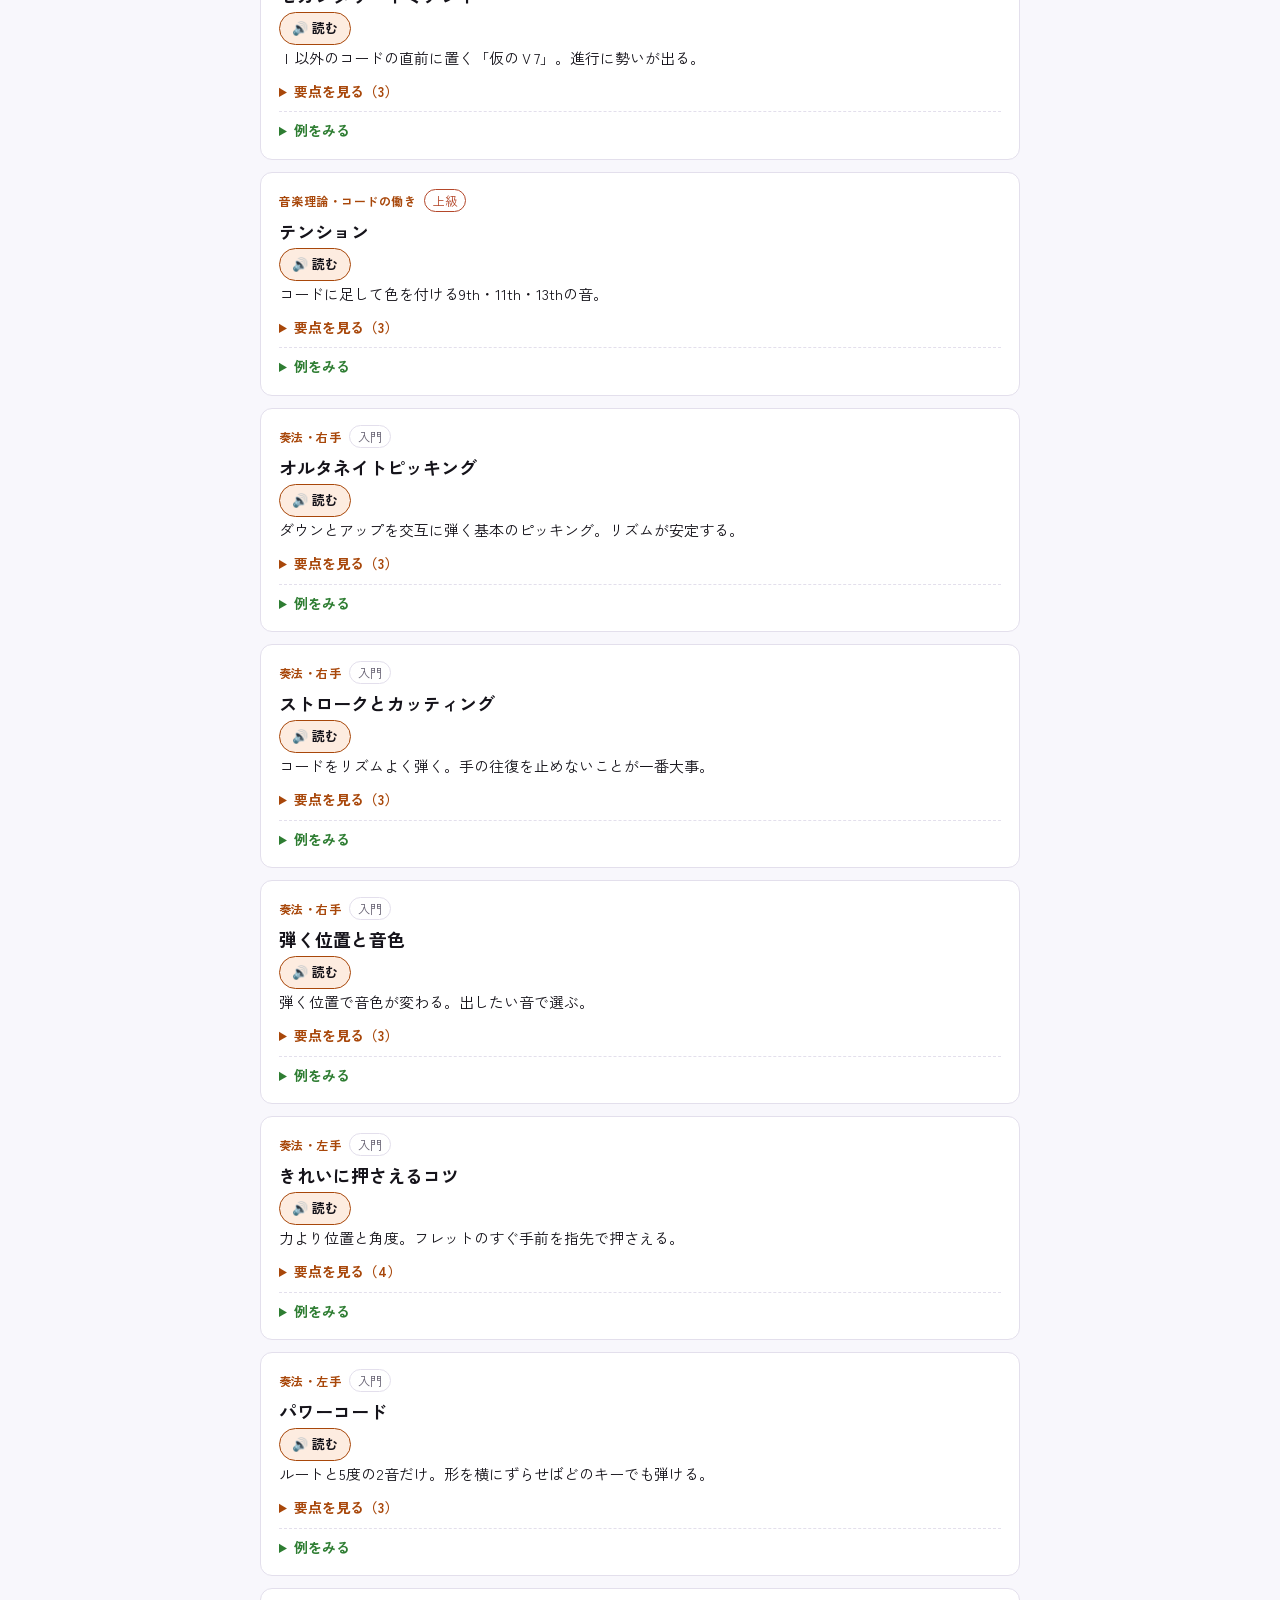
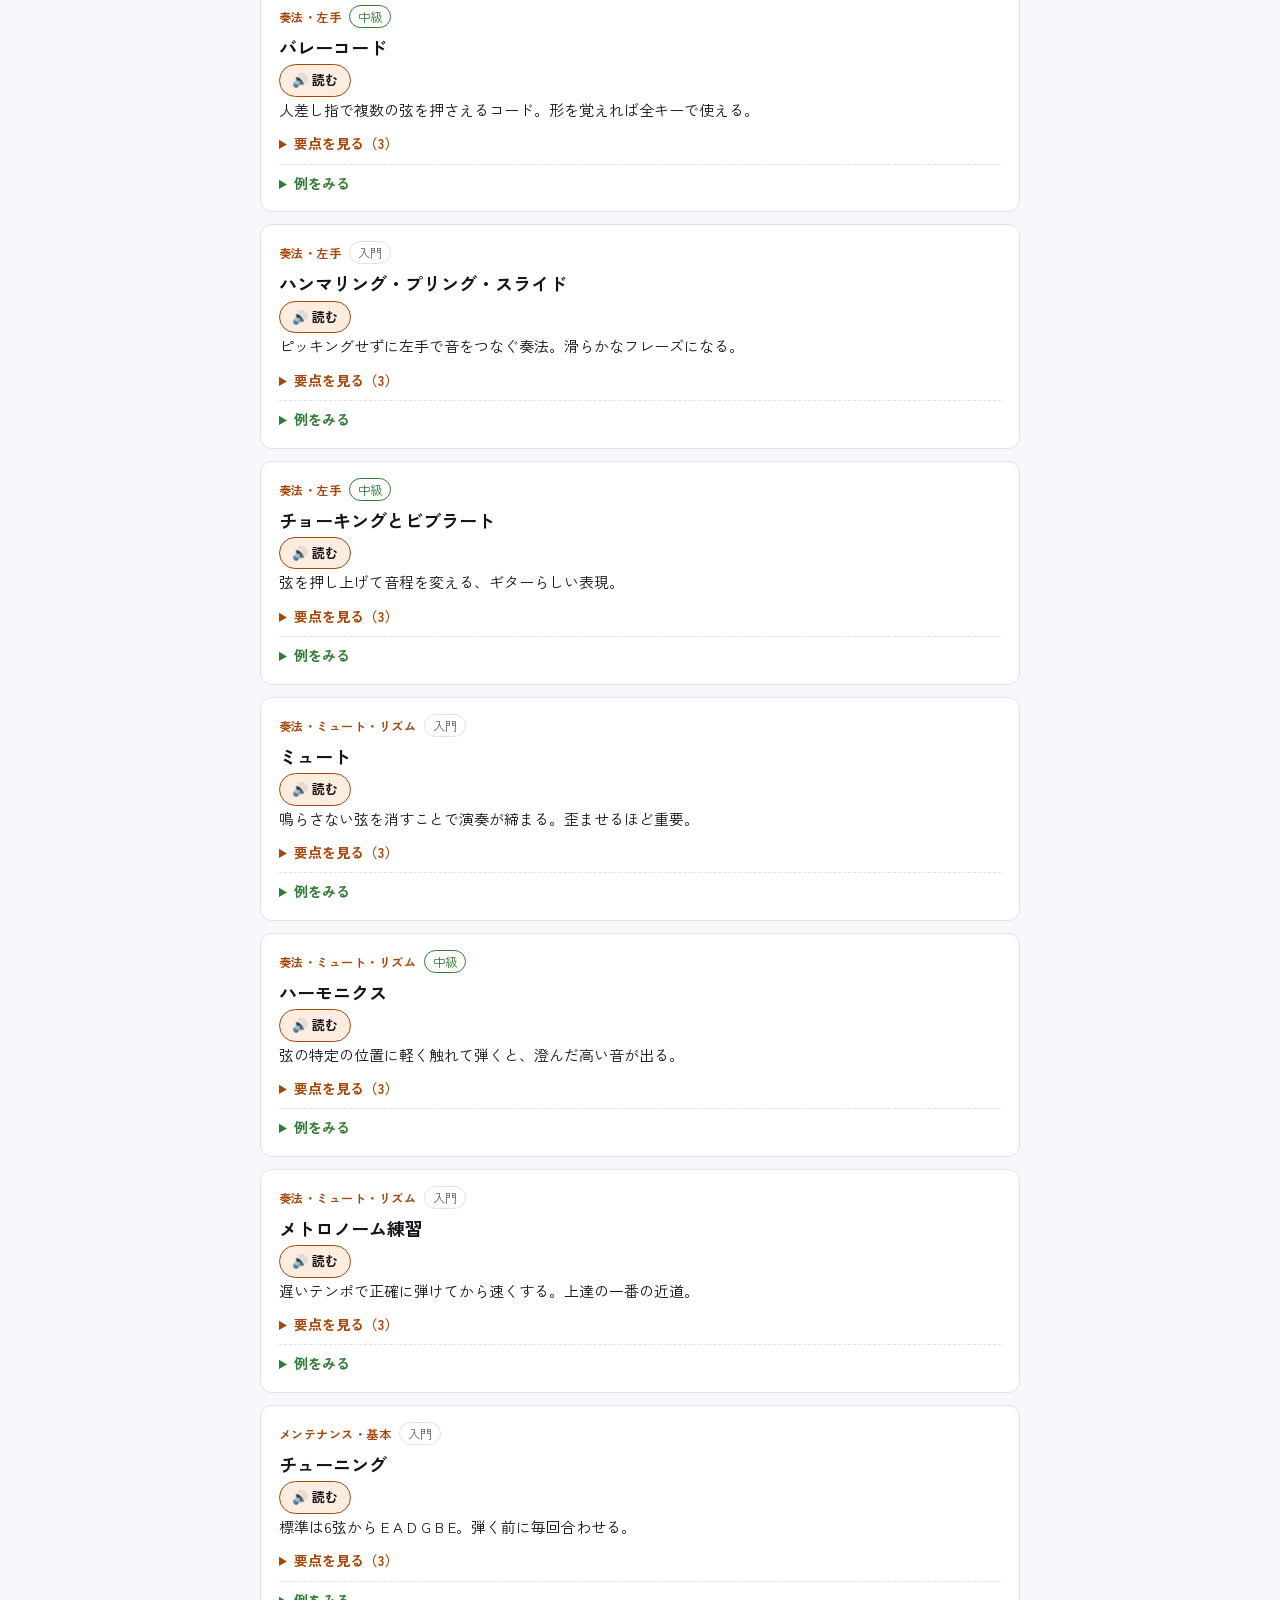
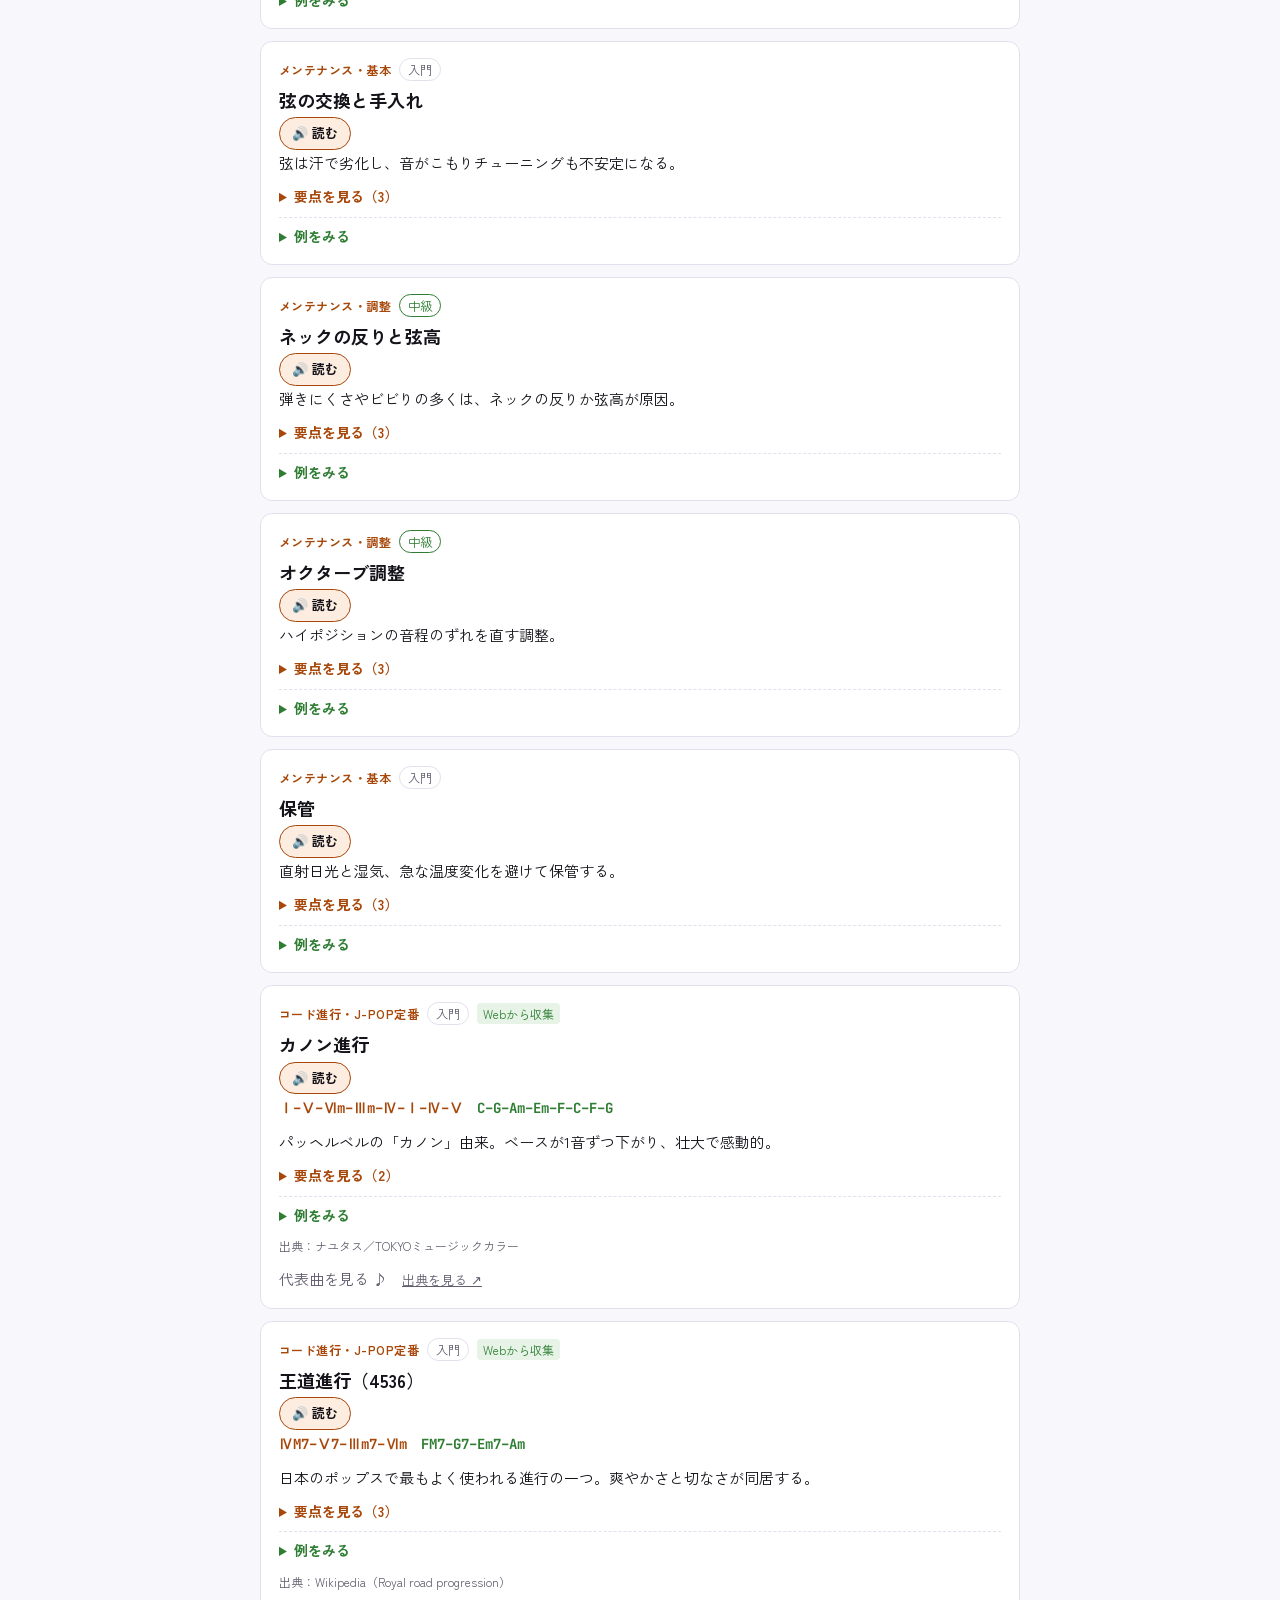
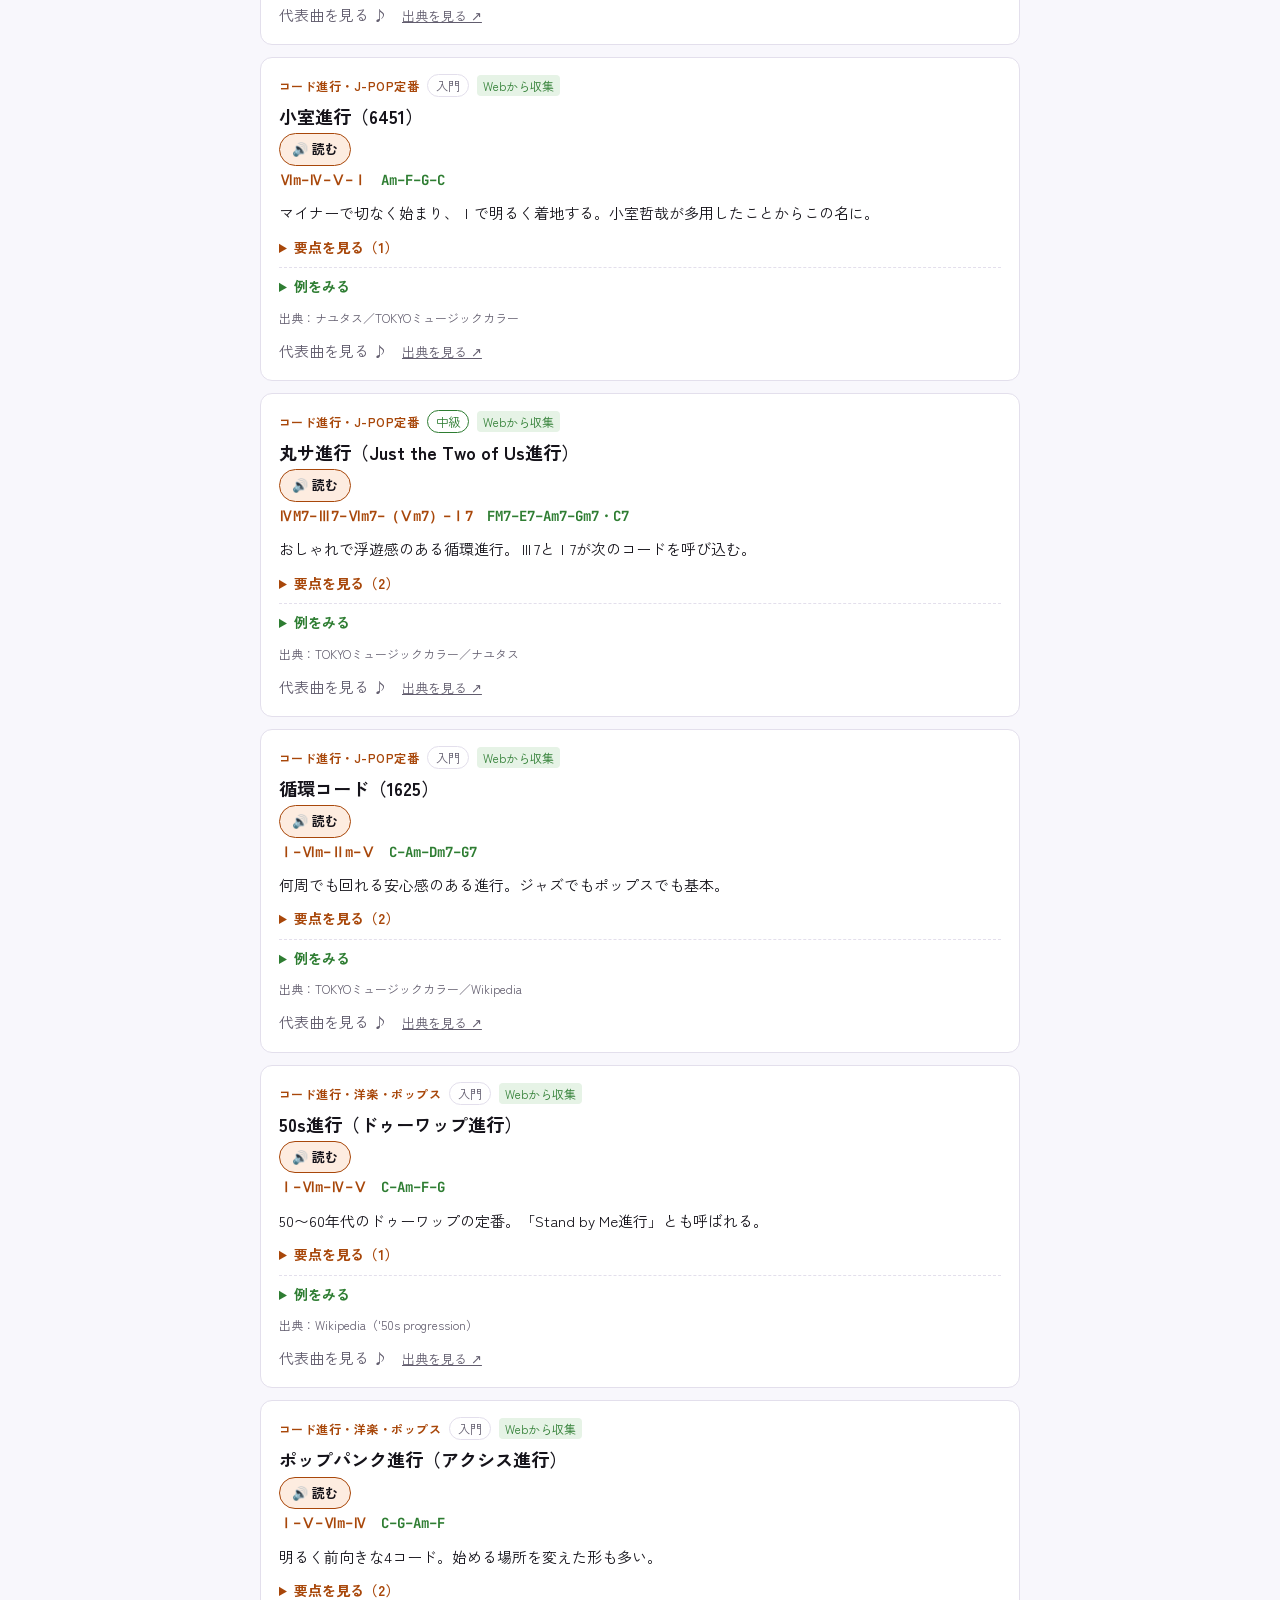
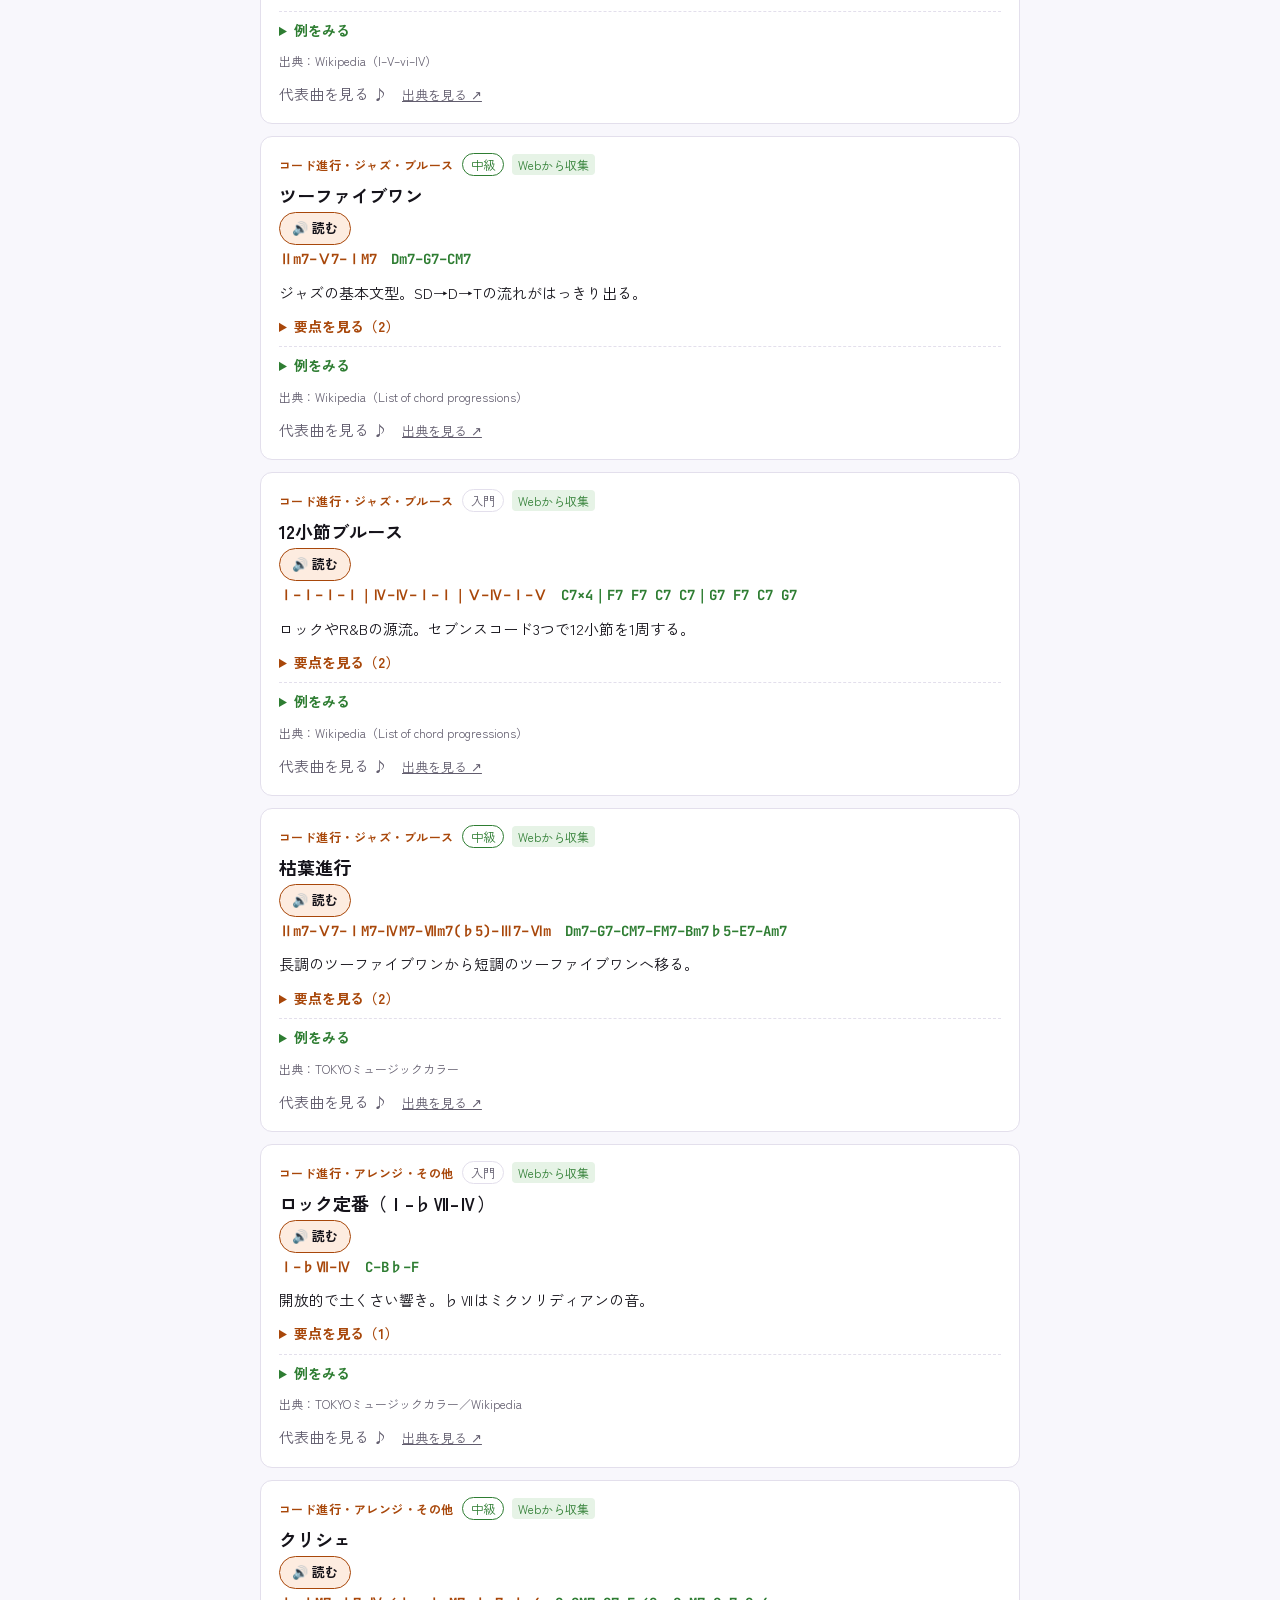
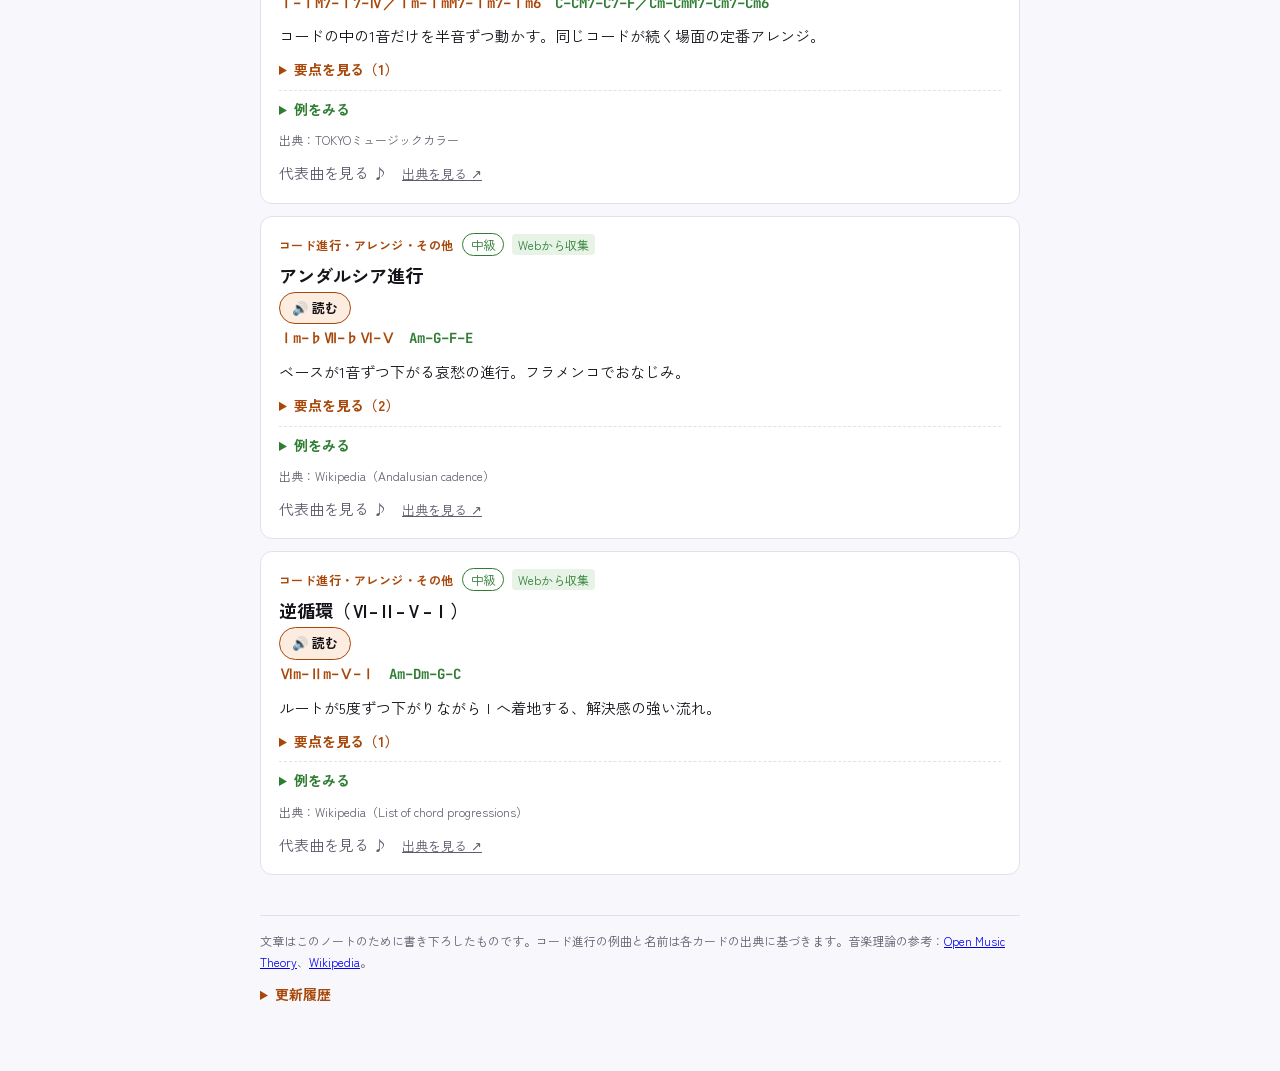
==== commit 2f45e754: "Scale & Chord v105・音楽理論 公開版 Ver.5・HX辞典：4つのアプリをポップアップで行き来できるボタンを追加 Co-Authored-By: Claude Opus 5.5 <n" ====
--- a/guitar-note/index.html
+++ b/guitar-note/index.html
@@ -169,7 +169,8 @@
 
 <div class="wrap">
 <header>
-  <div class="brand"><img src="[data-uri]" alt="O-UT ロゴ"><div><div class="by">owep original · public</div><h1><span class="nw">O-UTの</span><span class="nw">ギターと</span><span class="nw">音楽理論</span></h1></div><div class="ver" id="ver" title="更新履歴は一番下">公開版 Ver.4<span>2026.11.20</span></div></div>
+  <div class="brand"><img src="[data-uri]" alt="O-UT ロゴ"><div><div class="by">owep original · public</div><h1><span class="nw">O-UTの</span><span class="nw">ギターと</span><span class="nw">音楽理論</span></h1></div><div class="ver" id="ver" title="更新履歴は一番下">公開版 Ver.5<span>2026.11.22</span></div></div>
+  <p style="margin:10px 0 0"><button type="button" class="oapps-btn" data-oapps aria-haspopup="dialog">🔀 ほかのアプリ</button></p>
   <p>ギターの演奏・音楽理論・定番コード進行を、短く整理したノート。</p>
   
   <div class="fret" aria-label="5弦3フレットから15フレットまでのCメジャースケール">
@@ -281,6 +282,7 @@
 
 <footer>文章はこのノートのために書き下ろしたものです。コード進行の例曲と名前は各カードの出典に基づきます。音楽理論の参考：<a href="https://musictheory.pugetsound.edu/mt21c/" target="_blank" rel="noopener">Open Music Theory</a>、<a href="https://en.wikipedia.org/wiki/List_of_chord_progressions" target="_blank" rel="noopener">Wikipedia</a>。
 <details class="histbox" style="margin-top:10px"><summary>更新履歴</summary><ol class="hist" reversed>
+<li>公開版 Ver.5（2026.11.22）「ほかのアプリ」ボタンを追加。Scale & Chord・HX-STOMP まるわかり辞典・Logic Pro 手引きへポップアップから移動できるように</li>
 <li>公開版 Ver.4（2026.11.20）「おまけ」タブを追加。コード進行ごとの代表曲を、タップするとポップアップで表示（出典つき）。コード進行のカードにも「代表曲を見る」を追加</li>
 <li>公開版 Ver.3（2026.11.09）各カードに「🔊 読む」（音声読み上げ）を追加。「続けて読む」「次へ」、速さの切替つき。ホーム画面に追加してアプリとして使えるように</li>
 <li>公開版 Ver.2（2026.11.01）すべてのカードと演奏まとめに例題を追加（「例をみる」で表示）</li>
@@ -519,3 +521,34 @@
 })();
 </script>
 <script>if("serviceWorker"in navigator&&(location.protocol==="https:"||location.hostname==="localhost"))addEventListener("load",function(){navigator.serviceWorker.register("sw.js").catch(function(){})});</script>
+<style id="oapps-css">.oapps-btn{display:inline-flex;align-items:center;gap:6px;font:800 13px/1.15 system-ui,-apple-system,"Hiragino Sans",sans-serif;padding:7px 12px;border-radius:999px;border:1px solid #e0875f;background:#a8452a;color:#fff;cursor:pointer;touch-action:manipulation;white-space:nowrap}
+.oapps-ov{position:fixed;inset:0;z-index:2147483000;background:rgba(0,0,0,.55);display:flex;align-items:center;justify-content:center;padding:16px}
+.oapps-ov[hidden]{display:none!important}
+.oapps-box{width:min(420px,100%);max-height:calc(100vh - 32px);overflow:auto;background:#fffaf3;color:#2a1d17;border-radius:18px;padding:16px;box-shadow:0 12px 40px rgba(0,0,0,.4);font:15px/1.5 system-ui,-apple-system,"Hiragino Sans",sans-serif}
+.oapps-box h2{margin:0 0 10px;font-size:17px;display:flex;justify-content:space-between;align-items:center}
+.oapps-x{font:700 18px/1 system-ui;border:0;background:#eadfce;color:#2a1d17;border-radius:50%;width:36px;height:36px;cursor:pointer}
+.oapps-box a{display:flex;align-items:center;gap:12px;padding:12px;margin:8px 0;border-radius:12px;border:1px solid #e3d3bf;background:#fff;color:#2a1d17;text-decoration:none}
+.oapps-box a b{display:block;font-size:15px}.oapps-box a small{display:block;color:#7a6656;font-size:12px}
+.oapps-box a i{font-style:normal;font-size:24px;width:32px;text-align:center;flex:none}
+.oapps-box a.cur{border:2px solid #a8452a;background:#fbeee2;pointer-events:none}
+.oapps-box a.cur b:after{content:"（表示中）";font-weight:600;color:#a8452a;font-size:12px}
+.oapps-note{font-size:12px;color:#7a6656;margin:6px 2px 0}</style>
+<script id="oapps-js">(function(){
+var ME="note",B="https://o-ut46.github.io/WEB-app-out46/";
+var L=[["guitar","🎸","Scale & Chord","スケール・コード・指板・メトロノーム",B+"guitar/"],
+["note","📘","O-UTのギターと音楽理論","公開版：理論・奏法・コード進行のカード",B+"guitar-note/"],
+["hx","🎛️","OUT HX-STOMP まるわかり辞典","Line 6 HX Stompの使い方",B+"hx-stomp/"],
+["logic","🎹","Logic Pro 手引き","Mac版Logic Proの使い方（claude.ai）","https://claude.ai/artifact/U86Ww5TULPnmZ9XZsvof9v"]];
+function esc(t){return String(t).replace(/[&<>"]/g,function(c){return{"&":"&amp;","<":"&lt;",">":"&gt;",'"':"&quot;"}[c]})}
+var ov;function build(){ov=document.createElement("div");ov.className="oapps-ov";ov.hidden=true;ov.setAttribute("role","dialog");ov.setAttribute("aria-modal","true");ov.setAttribute("aria-label","O-UTのアプリを切り替え");
+var h='<div class="oapps-box"><h2>O-UTのアプリ<button type="button" class="oapps-x" aria-label="閉じる">✕</button></h2>';
+L.forEach(function(a){var ext=a[4].indexOf("claude.ai")>=0;h+='<a href="'+a[4]+'"'+(a[0]===ME?' class="cur" aria-current="page"':'')+(ext?' target="_blank" rel="noopener"':'')+'><i>'+a[1]+'</i><span><b>'+esc(a[2])+'</b><small>'+esc(a[3])+'</small></span></a>'});
+h+='<p class="oapps-note">Logic Pro 手引きは claude.ai で開きます（ログインが必要な場合があります）。</p></div>';ov.innerHTML=h;document.body.appendChild(ov);
+ov.addEventListener("click",function(e){if(e.target===ov||e.target.closest(".oapps-x"))close()});}
+function open(){if(!ov)build();ov.hidden=false;var x=ov.querySelector(".oapps-x");if(x)x.focus()}
+function close(){if(ov)ov.hidden=true}
+document.addEventListener("keydown",function(e){if(e.key==="Escape")close()});
+window.OApps={open:open,close:close};
+function wire(){document.querySelectorAll("[data-oapps]").forEach(function(b){b.addEventListener("click",function(e){e.preventDefault();open()})})}
+if(document.readyState==="loading")document.addEventListener("DOMContentLoaded",wire);else wire();
+})();</script>
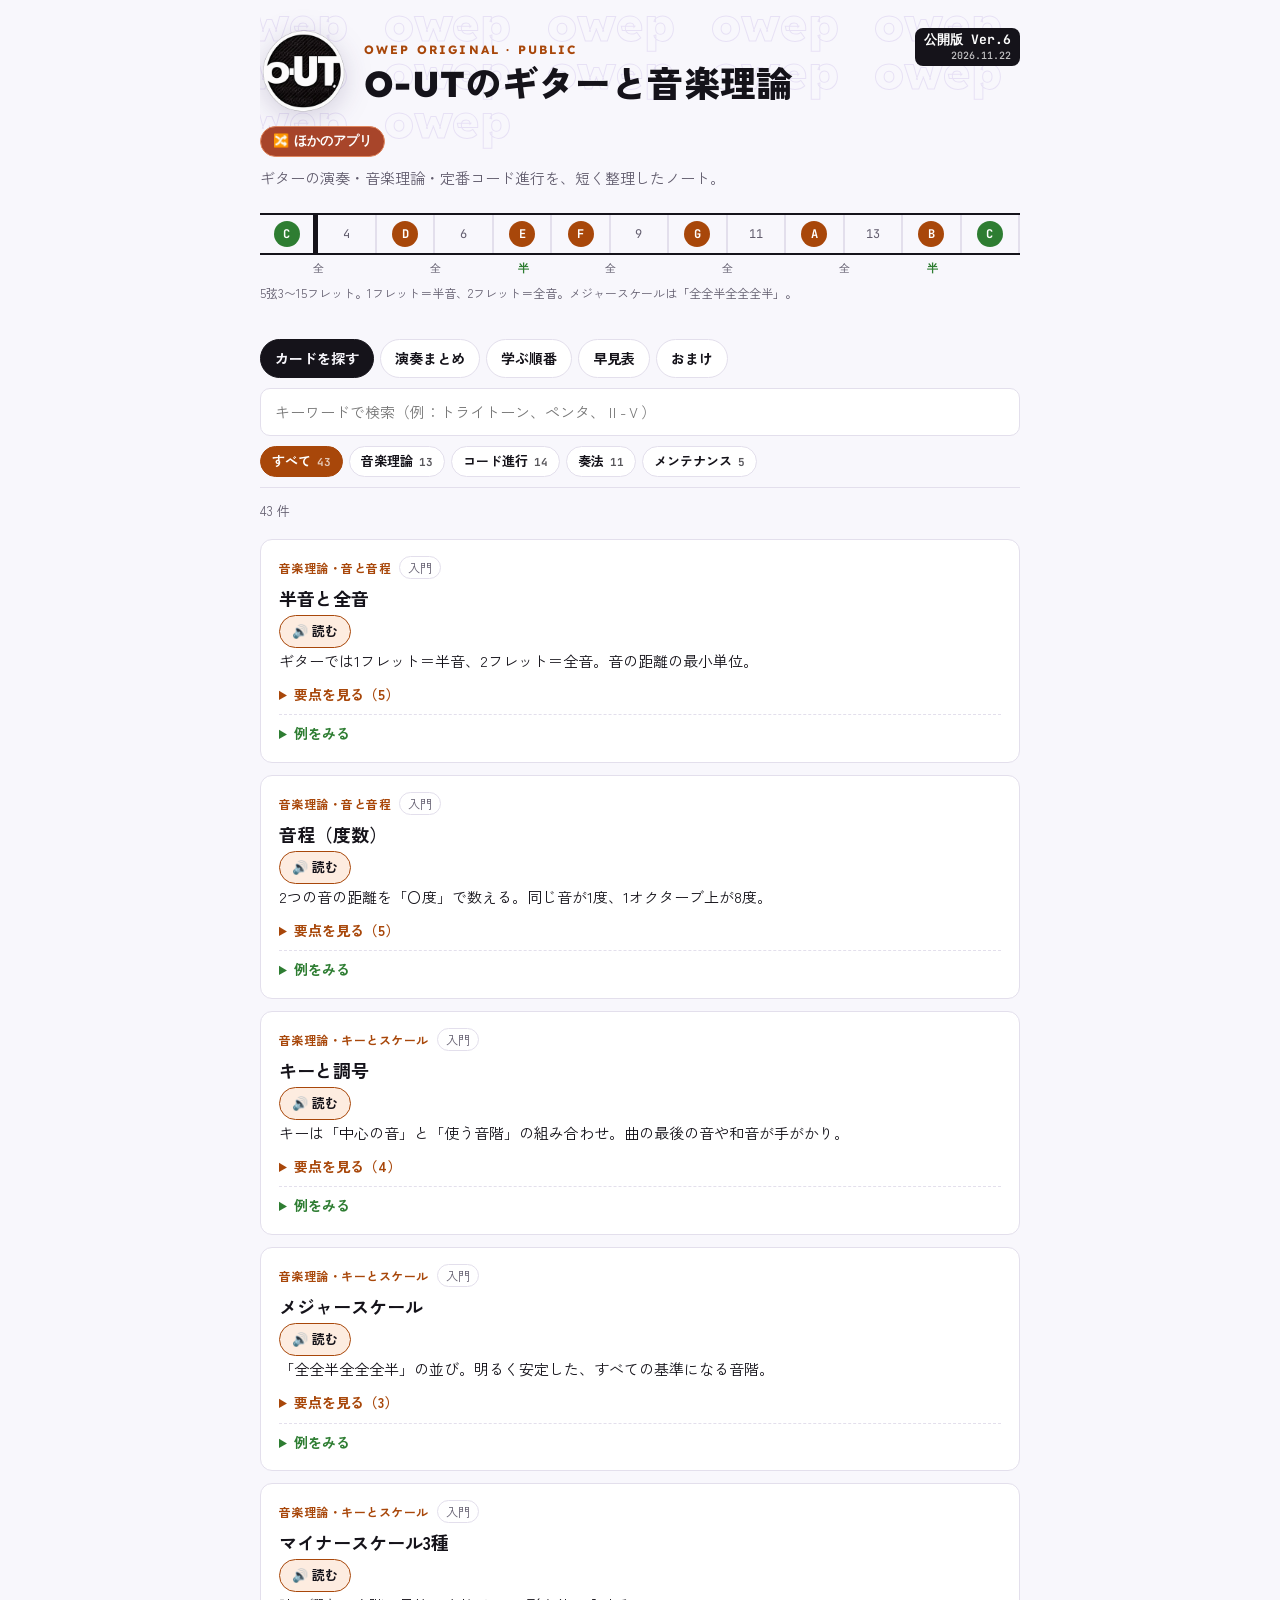
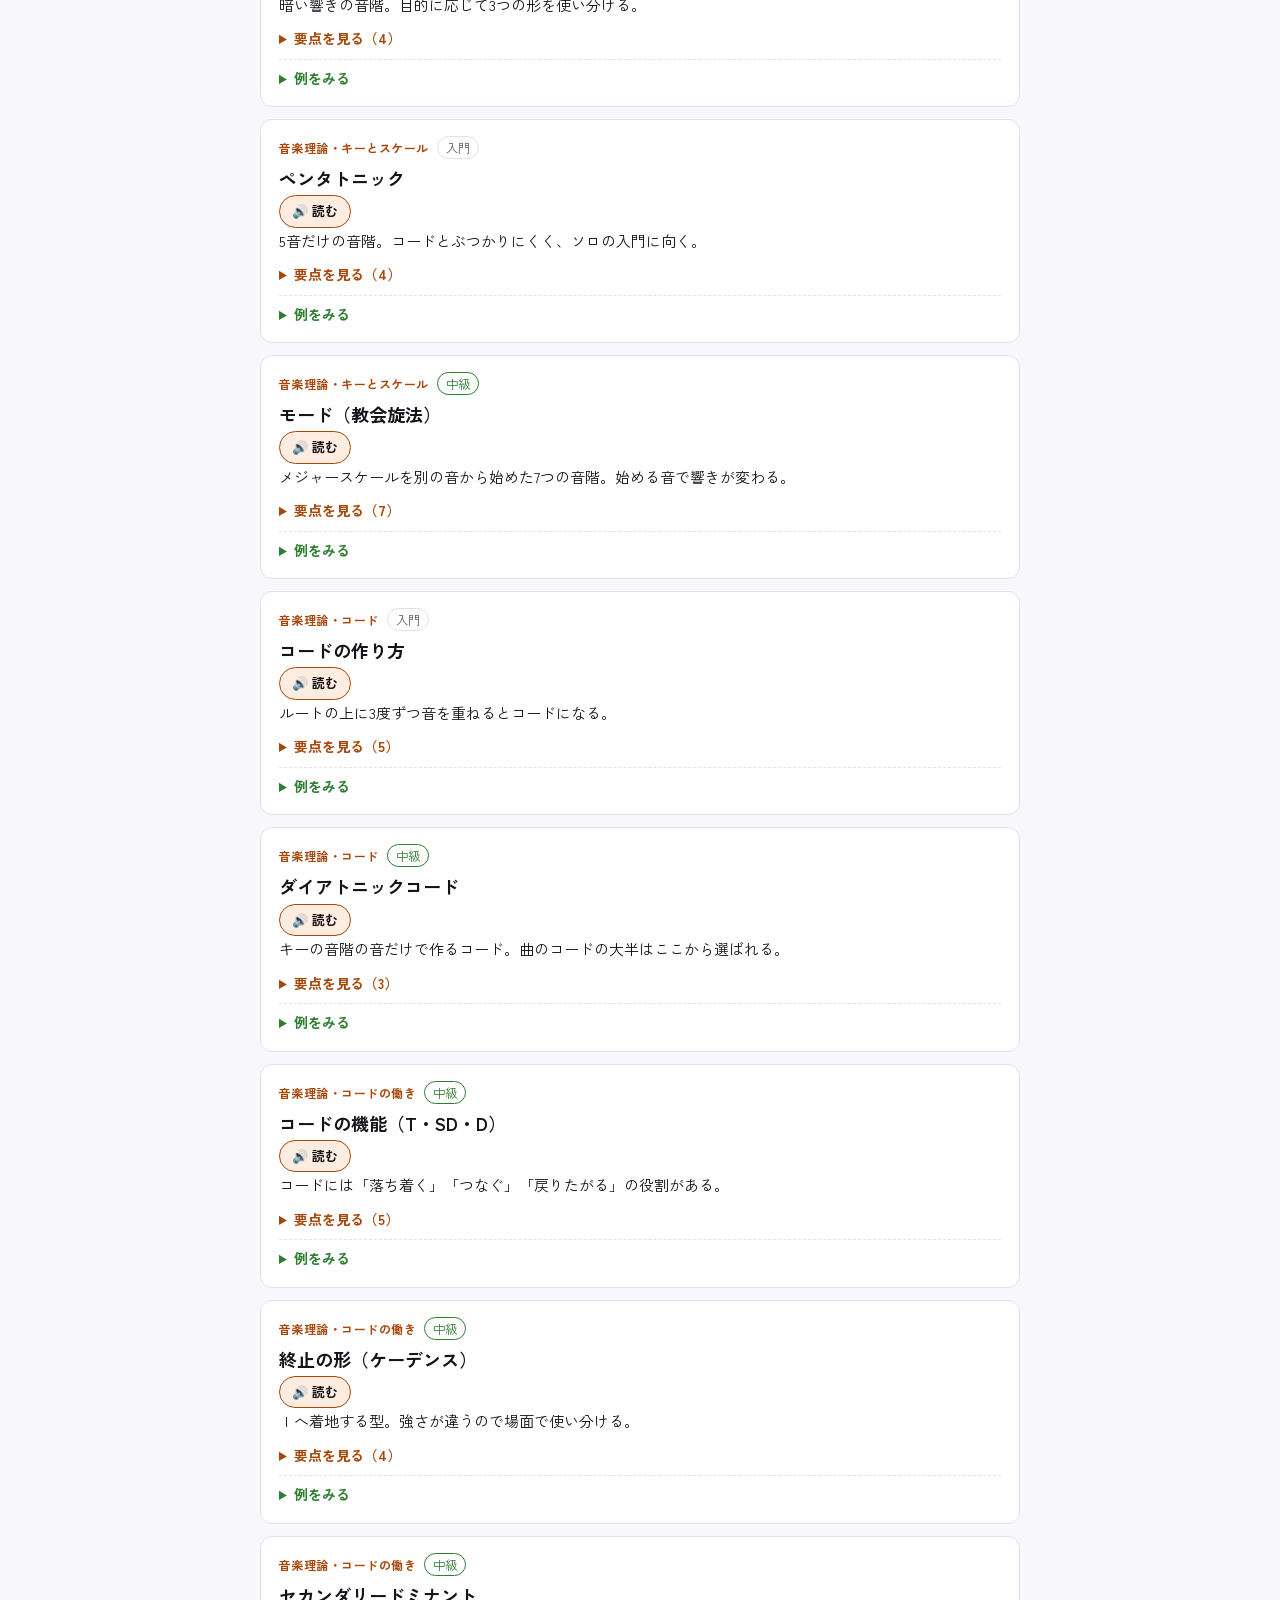
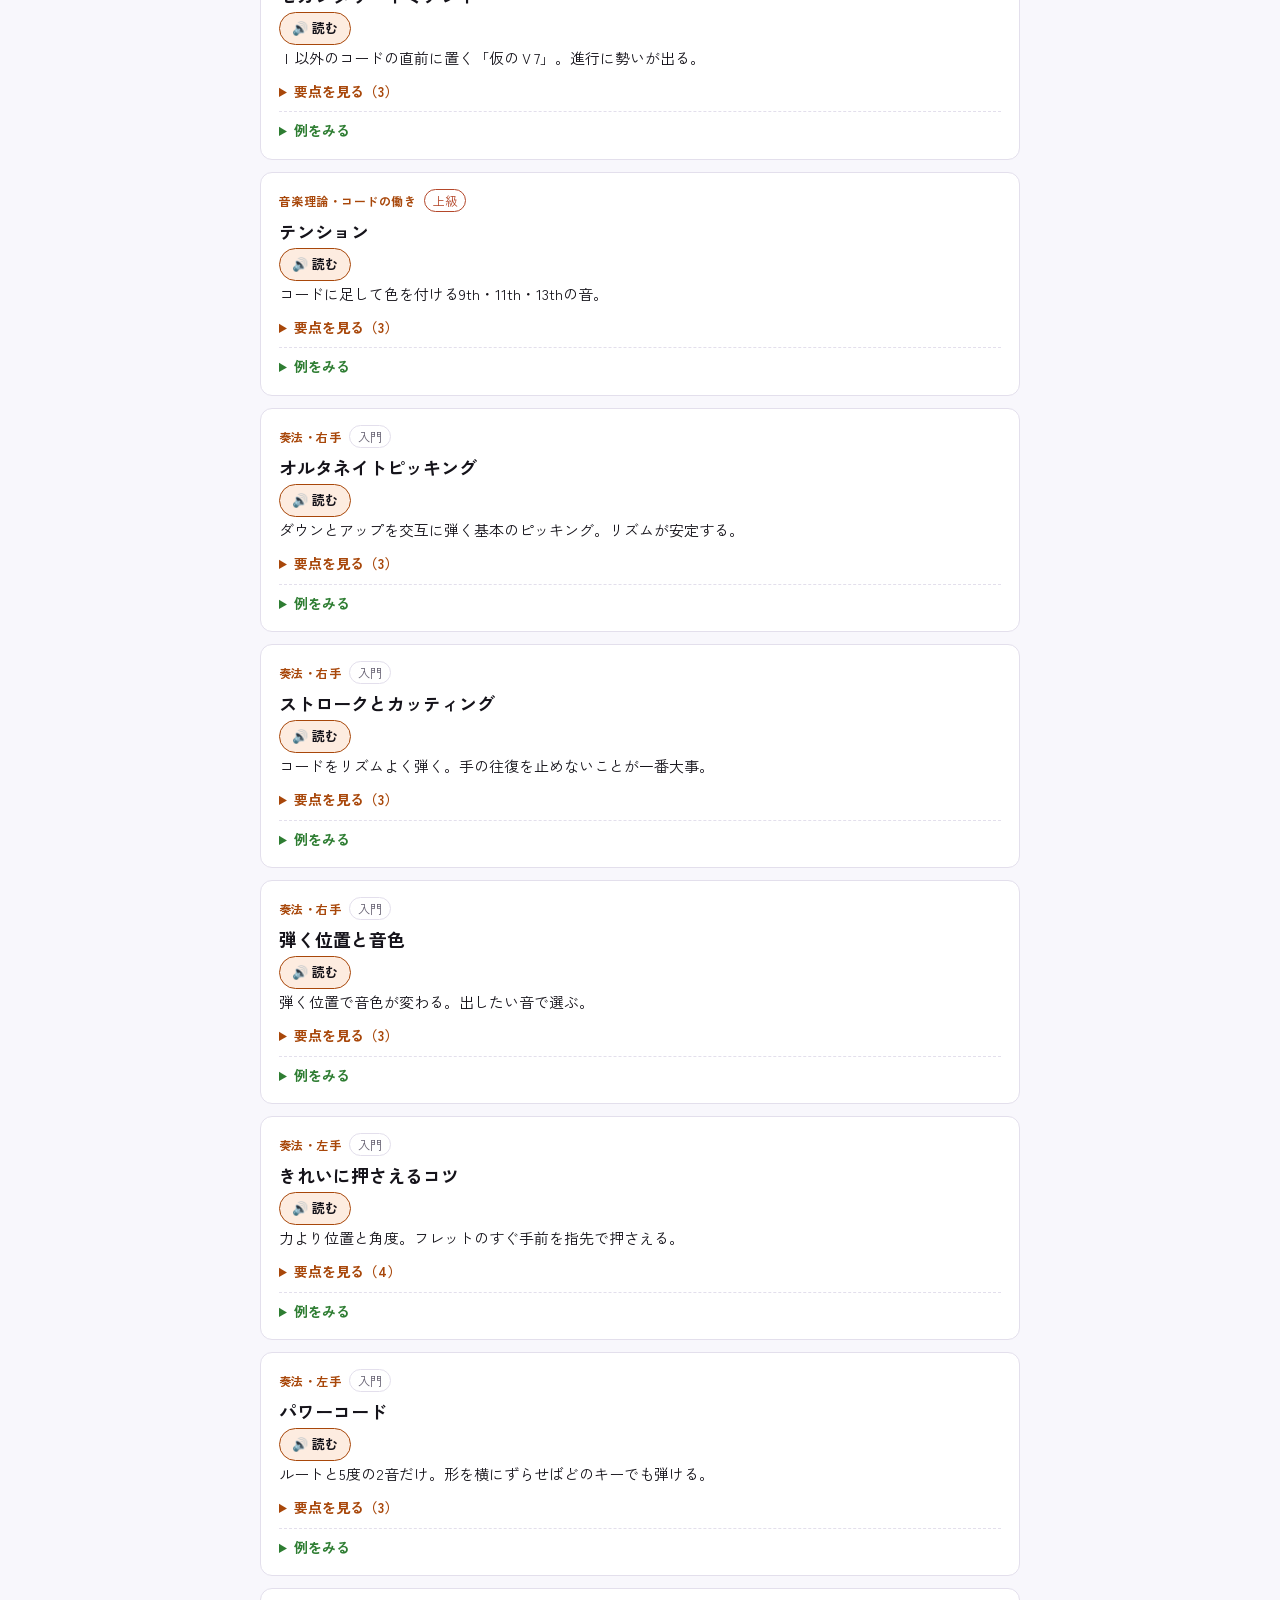
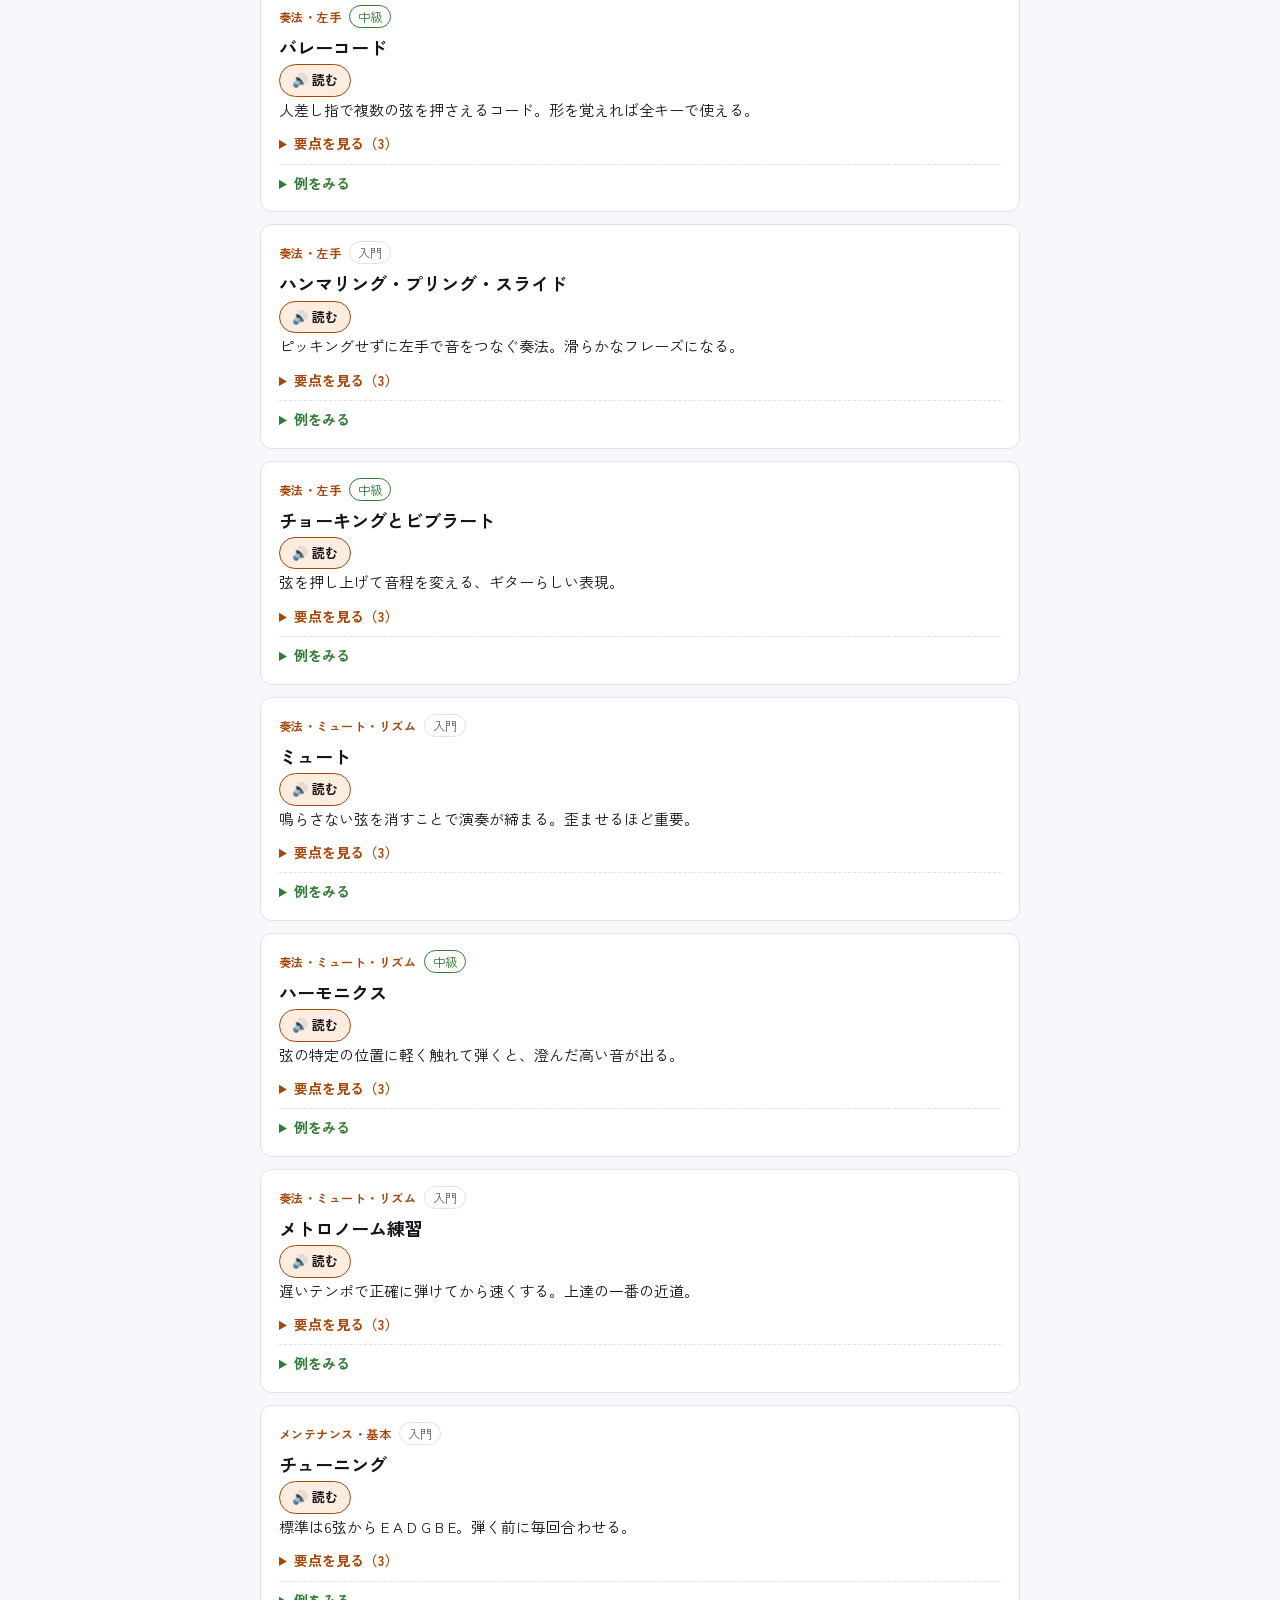
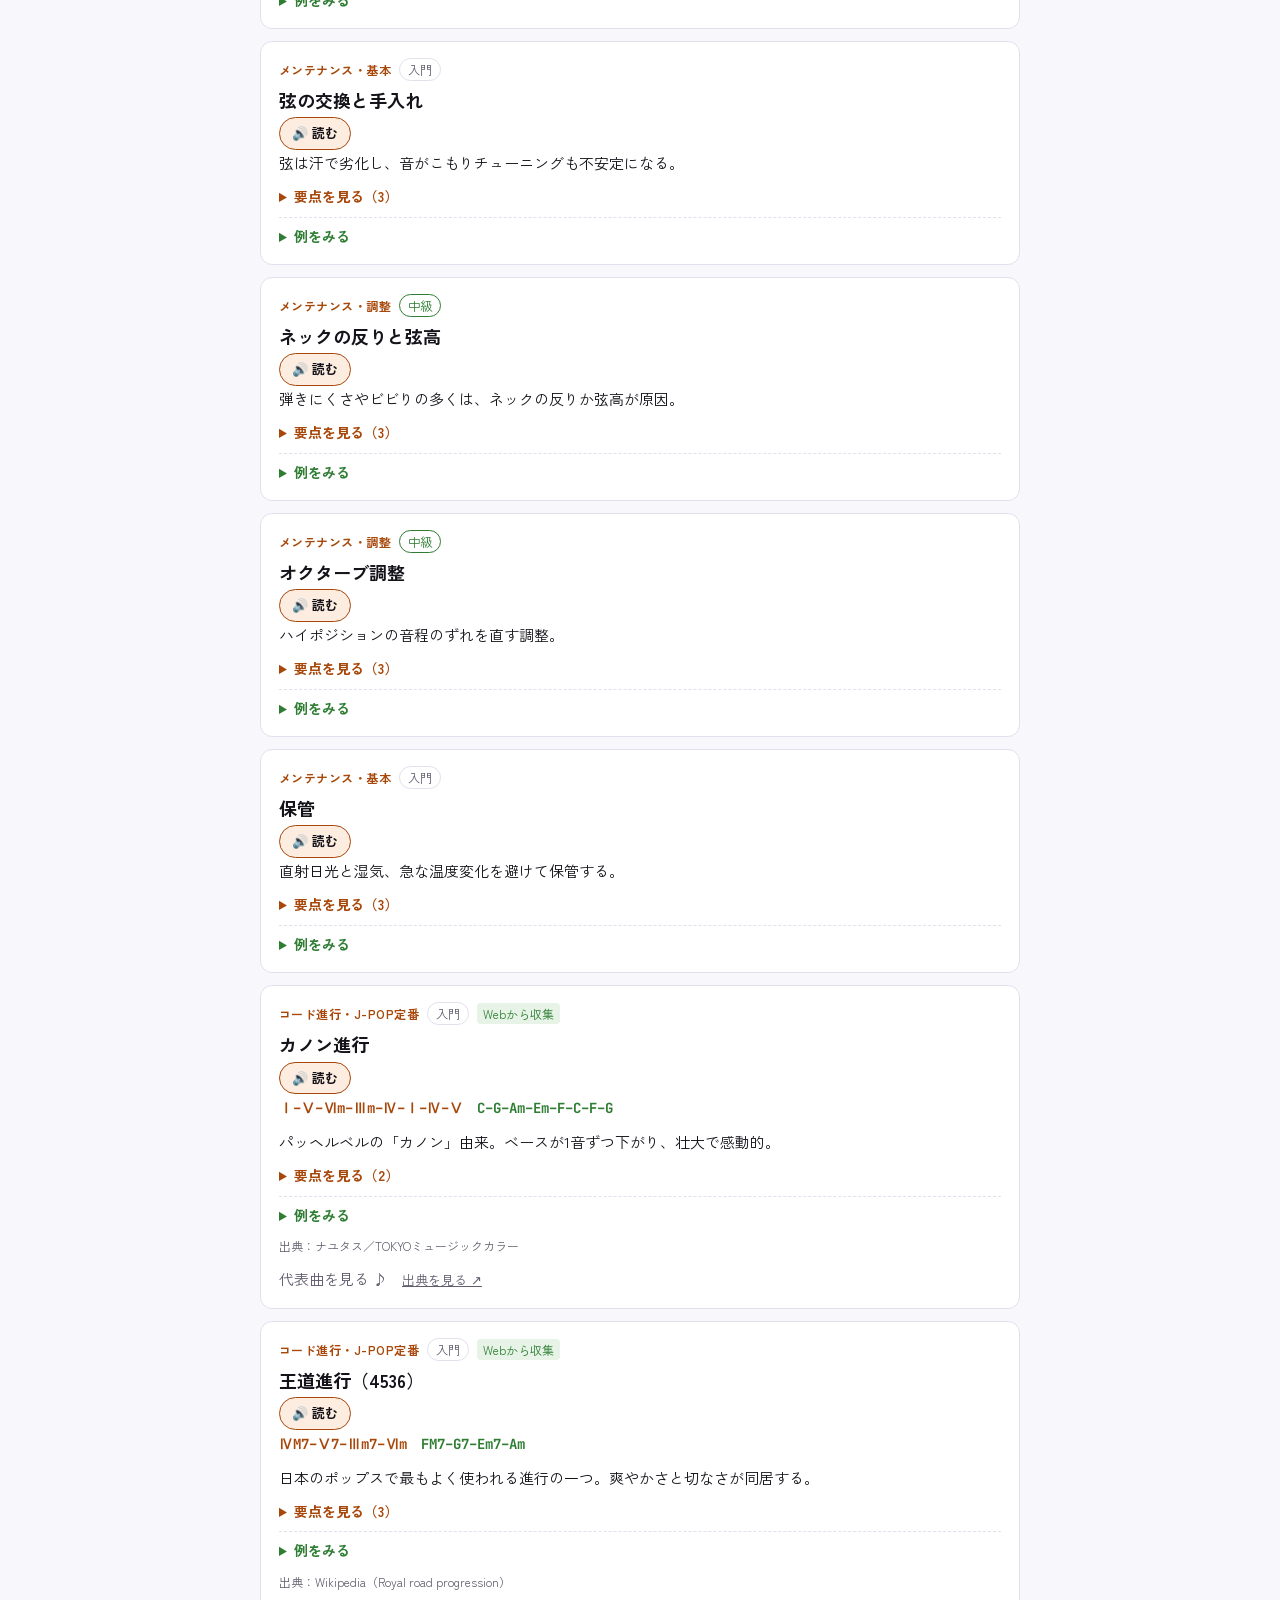
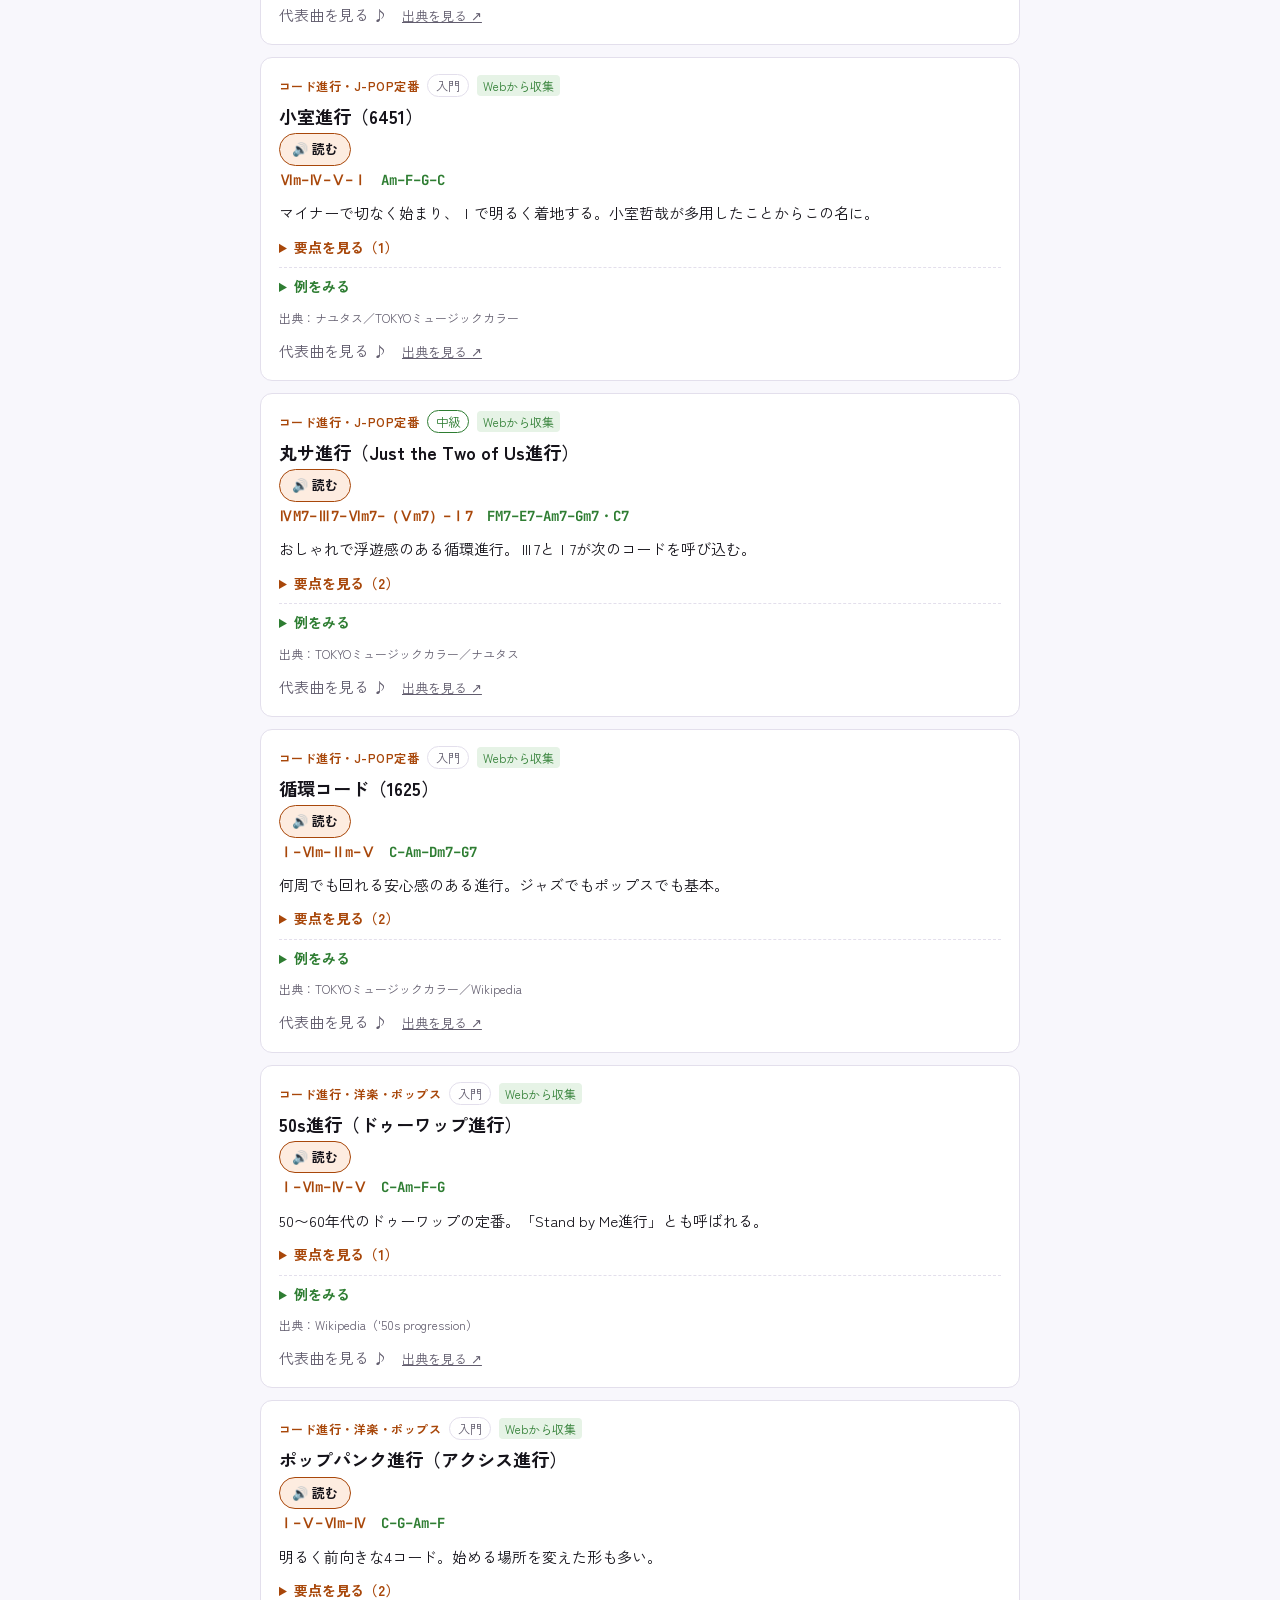
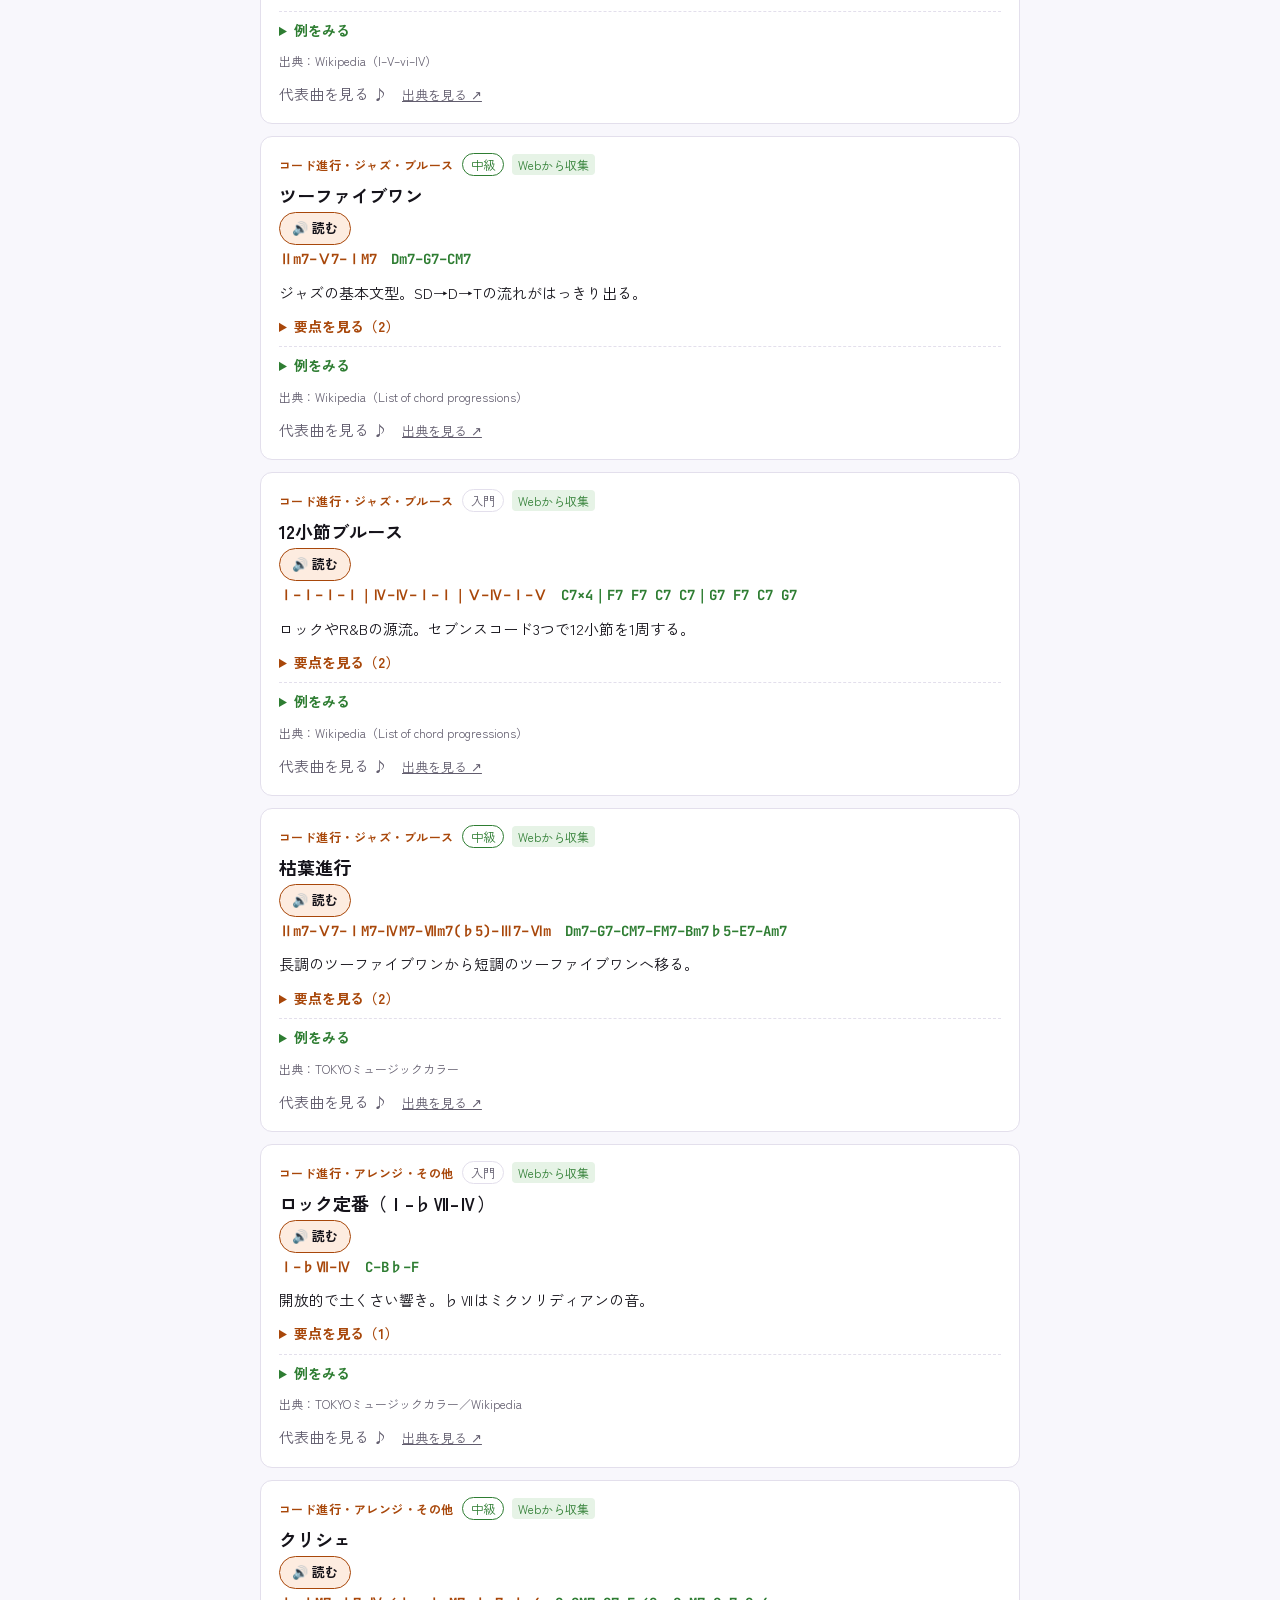
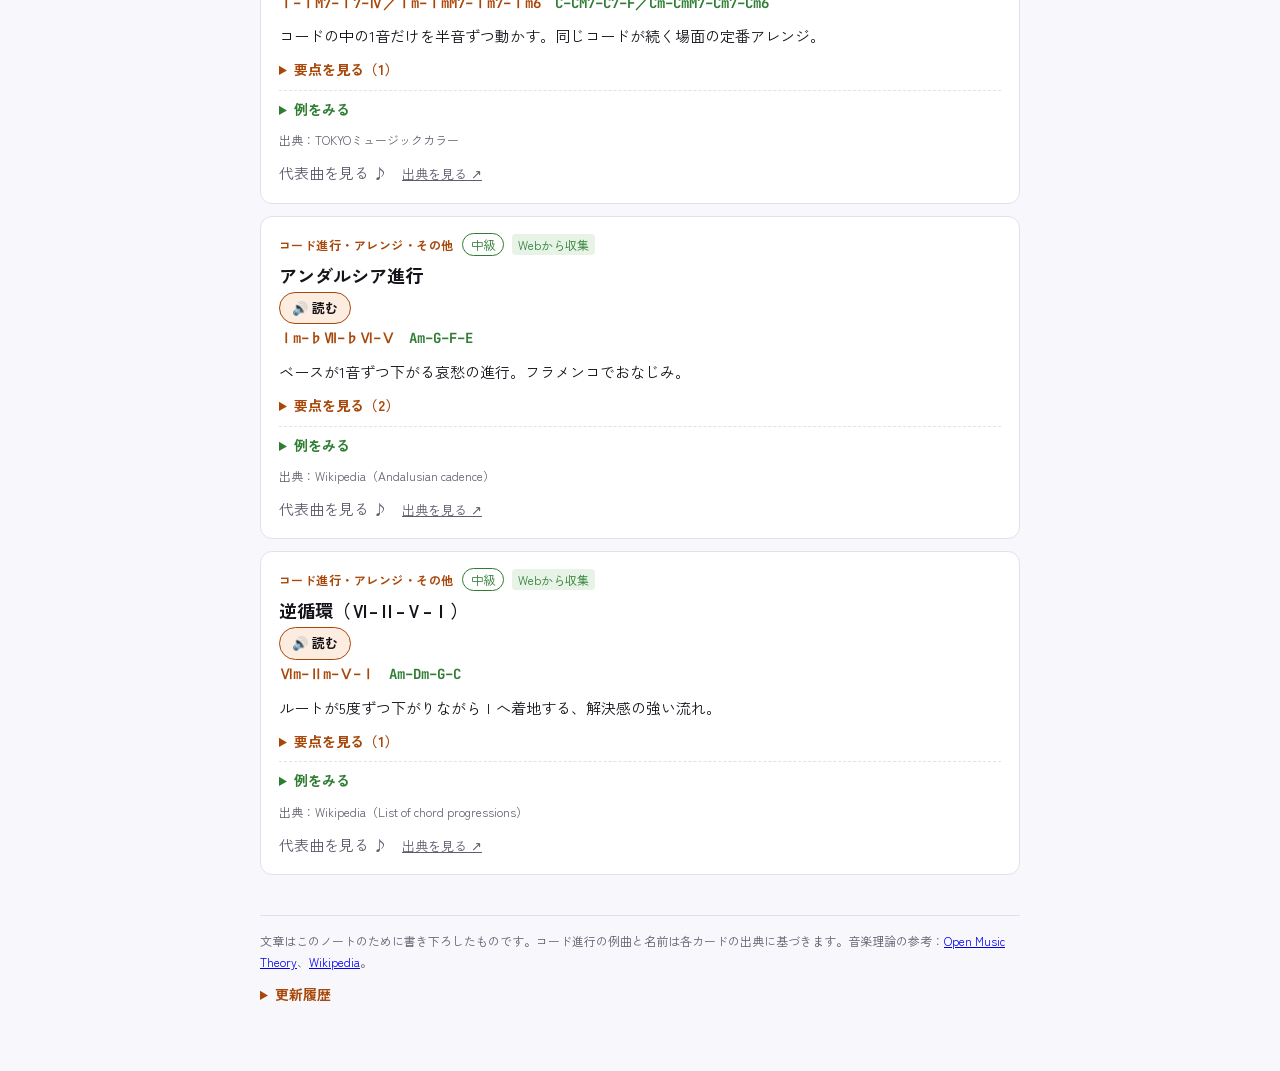
==== commit e71d8adf: "Logic Pro 手引き v1.4 をGitHub（logic-pro/）に移し、4つのアプリをポップアップで行き来できるように（Scale & Chord v106・音楽理論 公開版 Ver.6）" ====
--- a/guitar-note/index.html
+++ b/guitar-note/index.html
@@ -169,7 +169,7 @@
 
 <div class="wrap">
 <header>
-  <div class="brand"><img src="[data-uri]" alt="O-UT ロゴ"><div><div class="by">owep original · public</div><h1><span class="nw">O-UTの</span><span class="nw">ギターと</span><span class="nw">音楽理論</span></h1></div><div class="ver" id="ver" title="更新履歴は一番下">公開版 Ver.5<span>2026.11.22</span></div></div>
+  <div class="brand"><img src="[data-uri]" alt="O-UT ロゴ"><div><div class="by">owep original · public</div><h1><span class="nw">O-UTの</span><span class="nw">ギターと</span><span class="nw">音楽理論</span></h1></div><div class="ver" id="ver" title="更新履歴は一番下">公開版 Ver.6<span>2026.11.22</span></div></div>
   <p style="margin:10px 0 0"><button type="button" class="oapps-btn" data-oapps aria-haspopup="dialog">🔀 ほかのアプリ</button></p>
   <p>ギターの演奏・音楽理論・定番コード進行を、短く整理したノート。</p>
   
@@ -282,6 +282,7 @@
 
 <footer>文章はこのノートのために書き下ろしたものです。コード進行の例曲と名前は各カードの出典に基づきます。音楽理論の参考：<a href="https://musictheory.pugetsound.edu/mt21c/" target="_blank" rel="noopener">Open Music Theory</a>、<a href="https://en.wikipedia.org/wiki/List_of_chord_progressions" target="_blank" rel="noopener">Wikipedia</a>。
 <details class="histbox" style="margin-top:10px"><summary>更新履歴</summary><ol class="hist" reversed>
+<li>公開版 Ver.6（2026.11.22）Logic Pro 手引きを同じ場所（GitHub）に移し、ほかのアプリと行き来できるように</li>
 <li>公開版 Ver.5（2026.11.22）「ほかのアプリ」ボタンを追加。Scale & Chord・HX-STOMP まるわかり辞典・Logic Pro 手引きへポップアップから移動できるように</li>
 <li>公開版 Ver.4（2026.11.20）「おまけ」タブを追加。コード進行ごとの代表曲を、タップするとポップアップで表示（出典つき）。コード進行のカードにも「代表曲を見る」を追加</li>
 <li>公開版 Ver.3（2026.11.09）各カードに「🔊 読む」（音声読み上げ）を追加。「続けて読む」「次へ」、速さの切替つき。ホーム画面に追加してアプリとして使えるように</li>
@@ -538,12 +539,12 @@
 var L=[["guitar","🎸","Scale & Chord","スケール・コード・指板・メトロノーム",B+"guitar/"],
 ["note","📘","O-UTのギターと音楽理論","公開版：理論・奏法・コード進行のカード",B+"guitar-note/"],
 ["hx","🎛️","OUT HX-STOMP まるわかり辞典","Line 6 HX Stompの使い方",B+"hx-stomp/"],
-["logic","🎹","Logic Pro 手引き","Mac版Logic Proの使い方（claude.ai）","https://claude.ai/artifact/U86Ww5TULPnmZ9XZsvof9v"]];
+["logic","🎹","Logic Pro 手引き","Mac版Logic Proの使い方",B+"logic-pro/"]];
 function esc(t){return String(t).replace(/[&<>"]/g,function(c){return{"&":"&amp;","<":"&lt;",">":"&gt;",'"':"&quot;"}[c]})}
 var ov;function build(){ov=document.createElement("div");ov.className="oapps-ov";ov.hidden=true;ov.setAttribute("role","dialog");ov.setAttribute("aria-modal","true");ov.setAttribute("aria-label","O-UTのアプリを切り替え");
 var h='<div class="oapps-box"><h2>O-UTのアプリ<button type="button" class="oapps-x" aria-label="閉じる">✕</button></h2>';
 L.forEach(function(a){var ext=a[4].indexOf("claude.ai")>=0;h+='<a href="'+a[4]+'"'+(a[0]===ME?' class="cur" aria-current="page"':'')+(ext?' target="_blank" rel="noopener"':'')+'><i>'+a[1]+'</i><span><b>'+esc(a[2])+'</b><small>'+esc(a[3])+'</small></span></a>'});
-h+='<p class="oapps-note">Logic Pro 手引きは claude.ai で開きます（ログインが必要な場合があります）。</p></div>';ov.innerHTML=h;document.body.appendChild(ov);
+h+='</div>';ov.innerHTML=h;document.body.appendChild(ov);
 ov.addEventListener("click",function(e){if(e.target===ov||e.target.closest(".oapps-x"))close()});}
 function open(){if(!ov)build();ov.hidden=false;var x=ov.querySelector(".oapps-x");if(x)x.focus()}
 function close(){if(ov)ov.hidden=true}
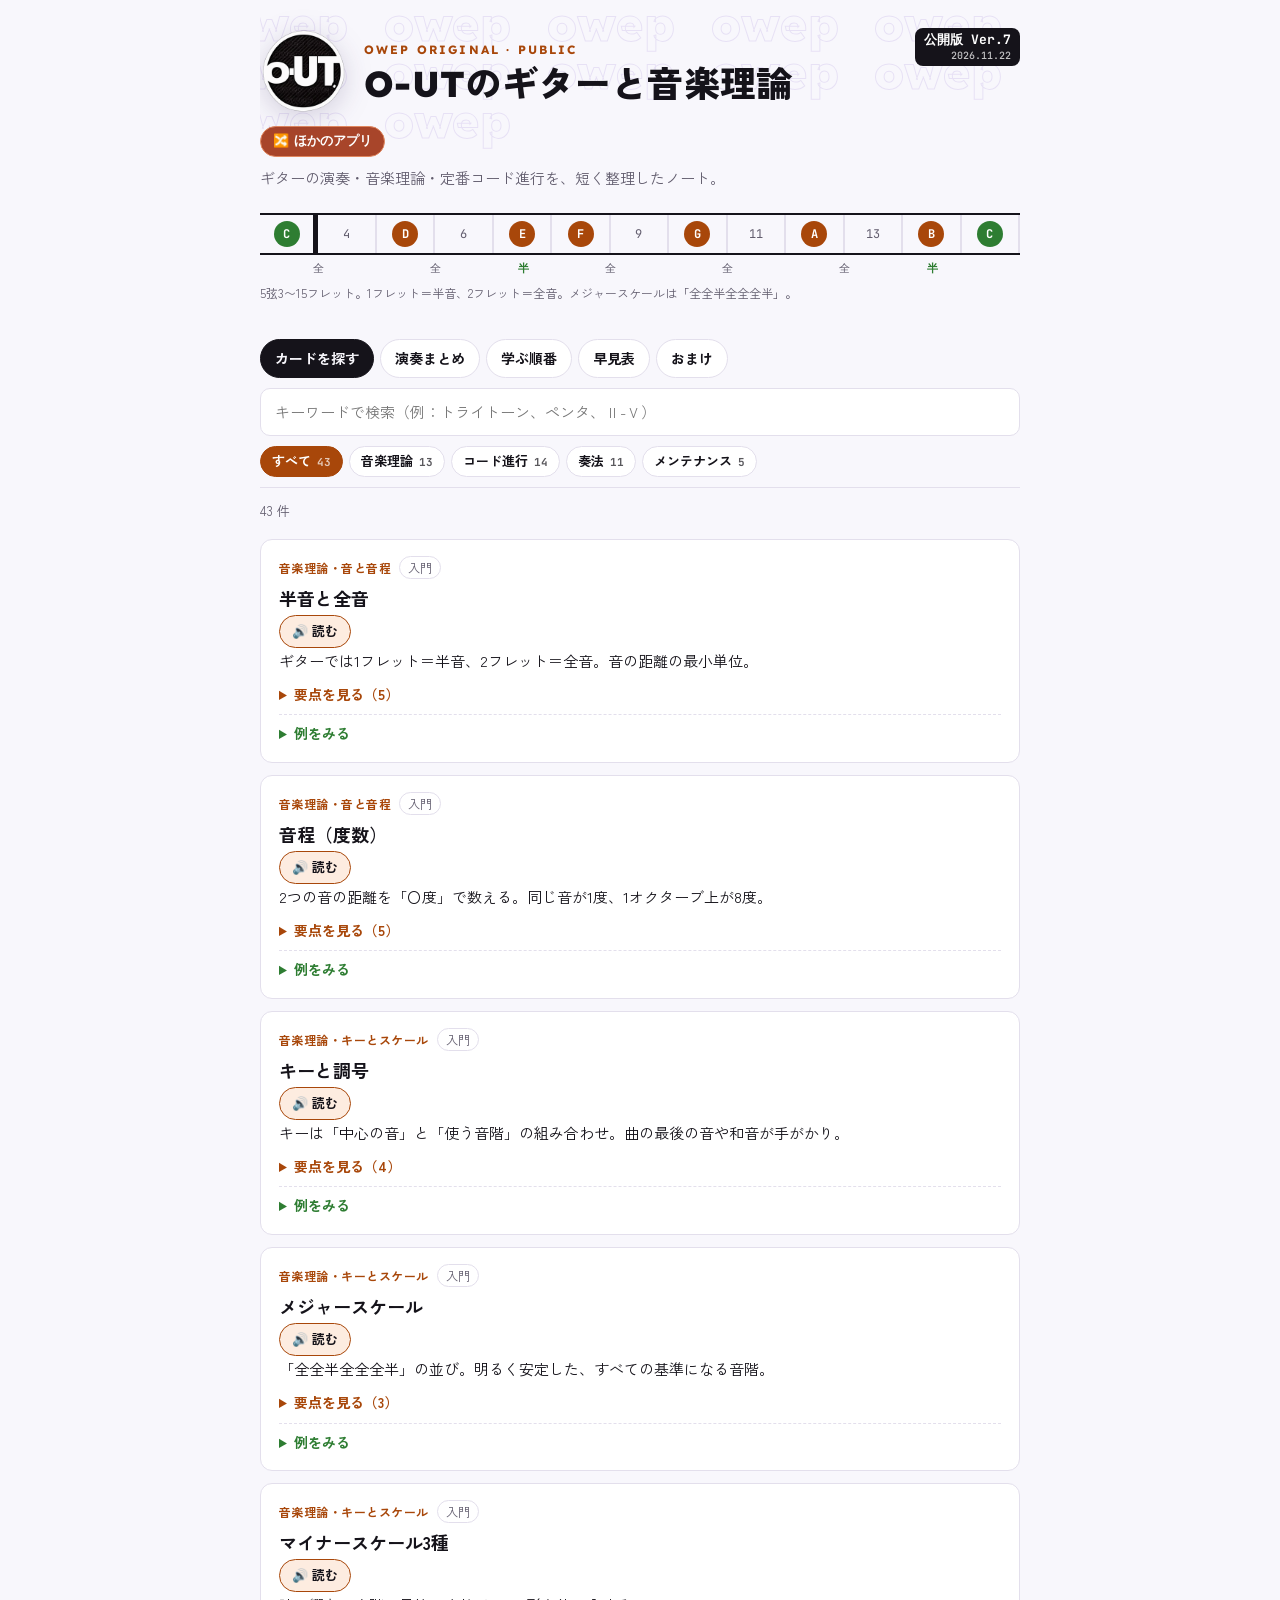
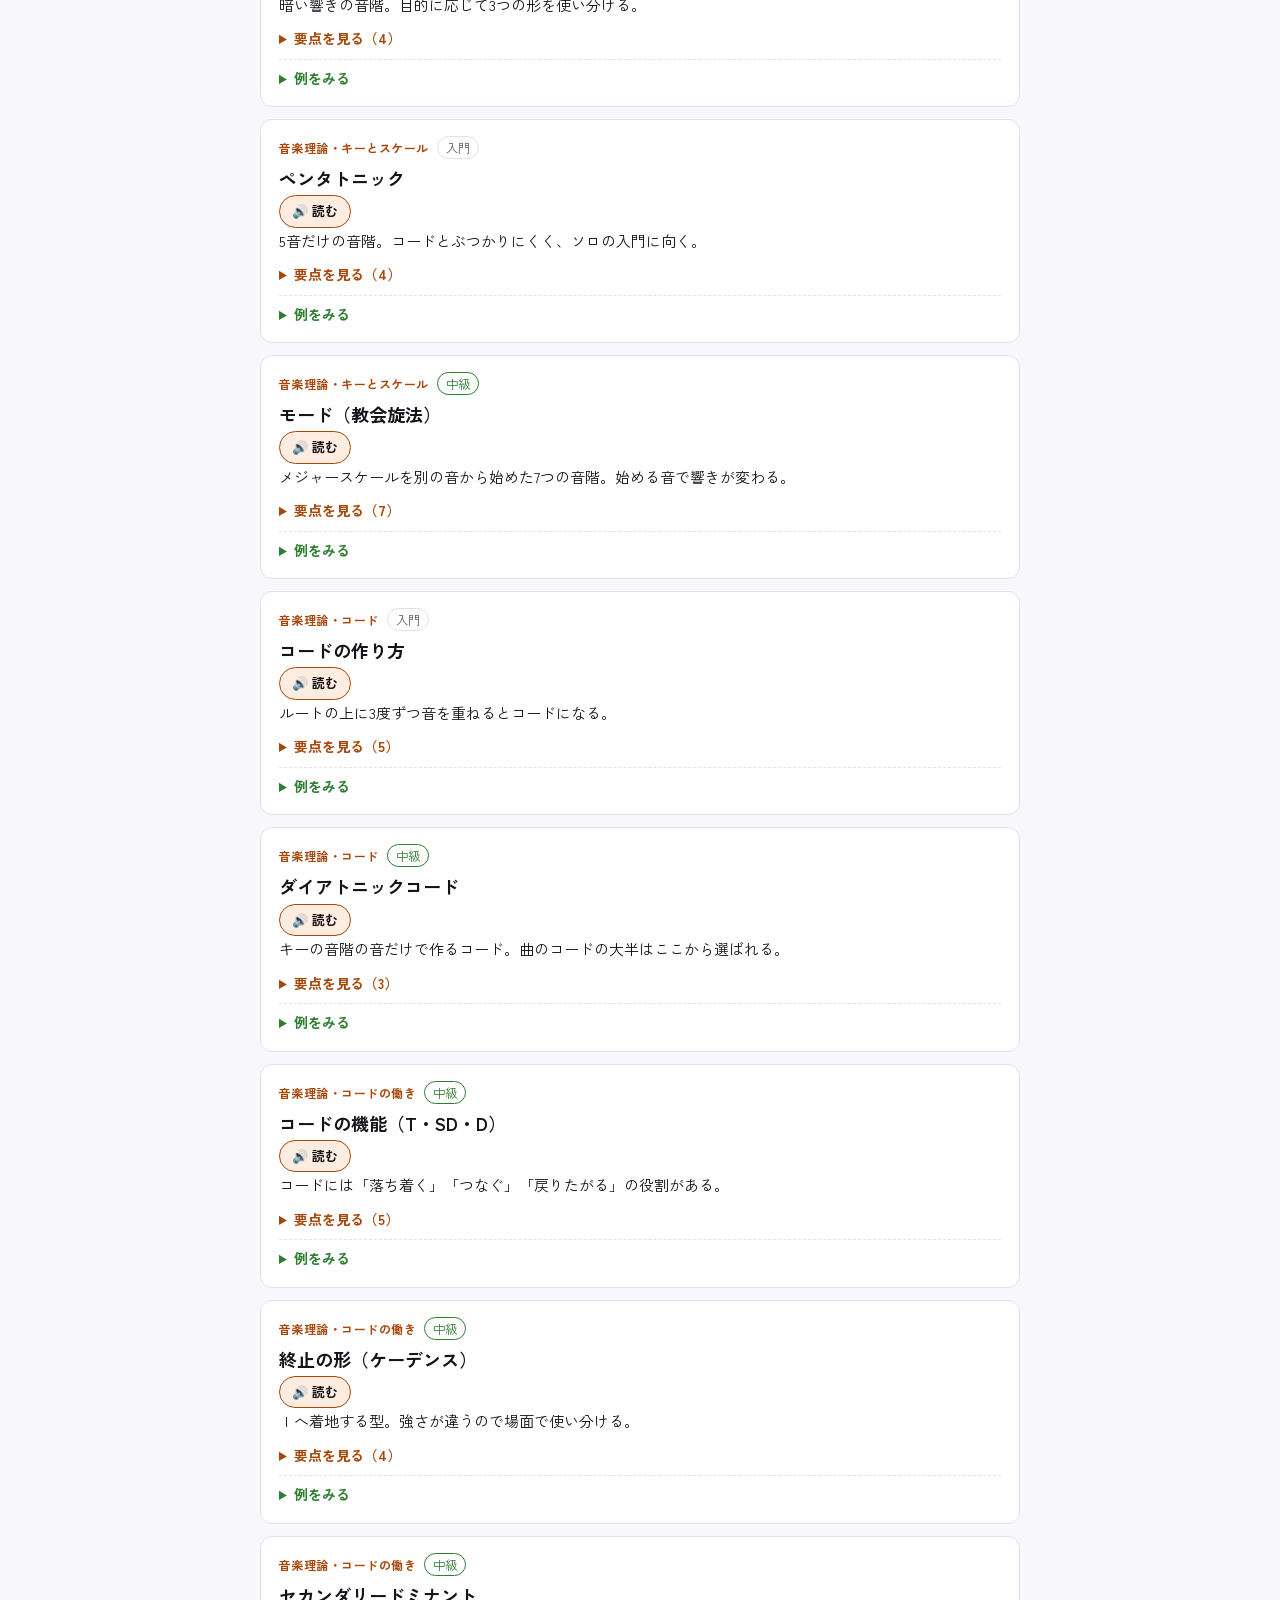
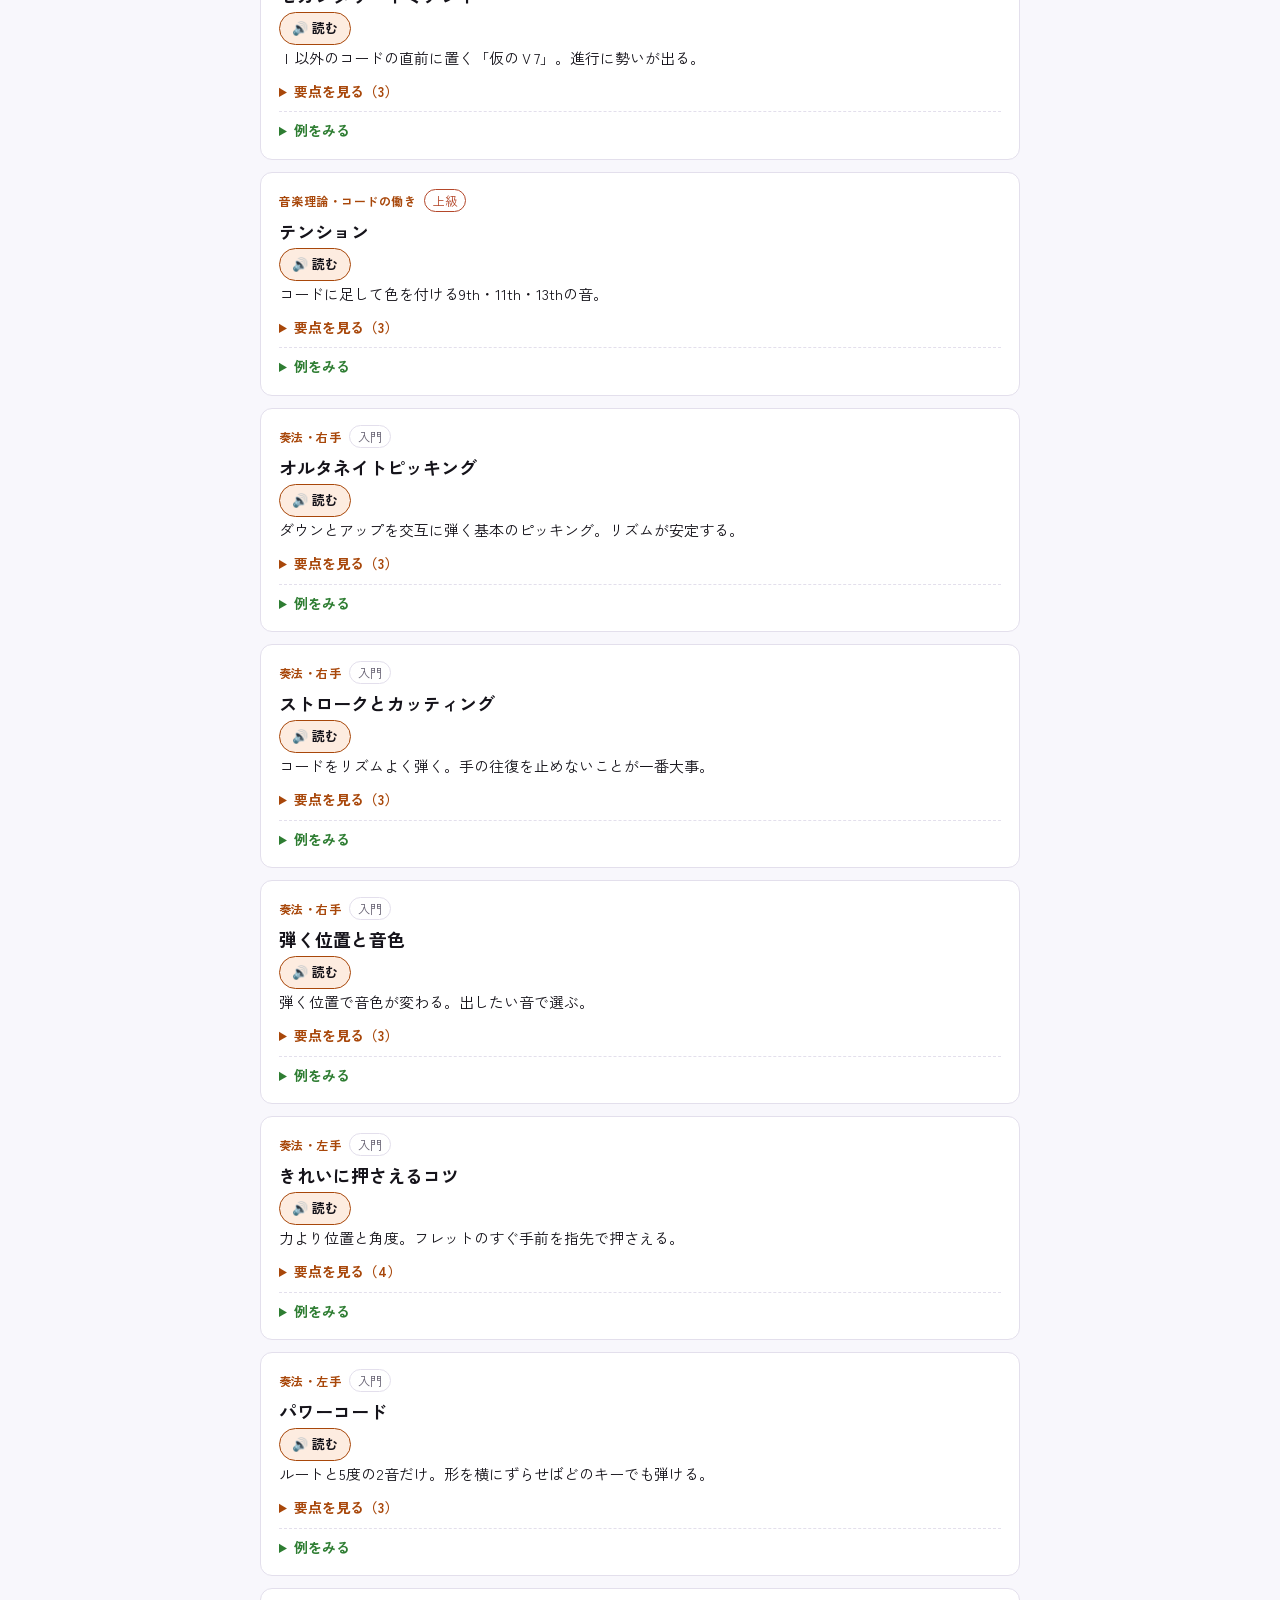
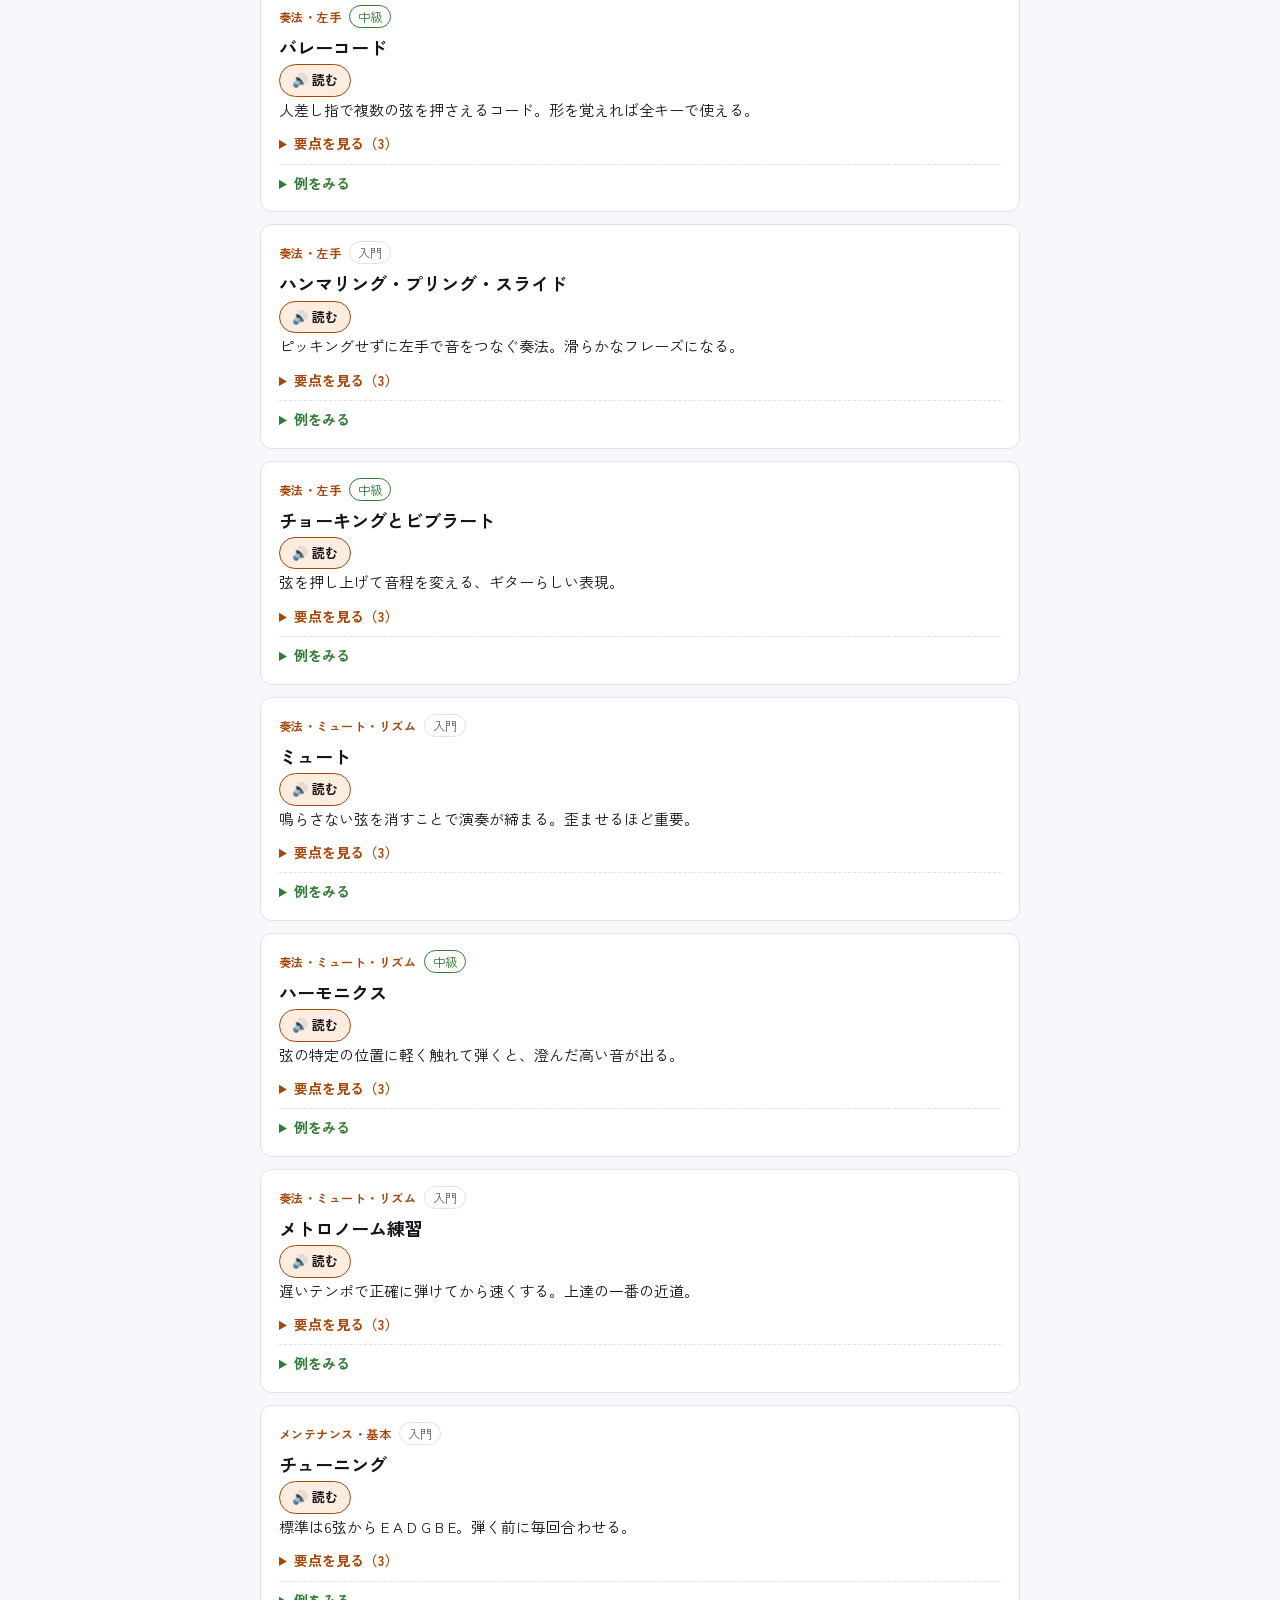
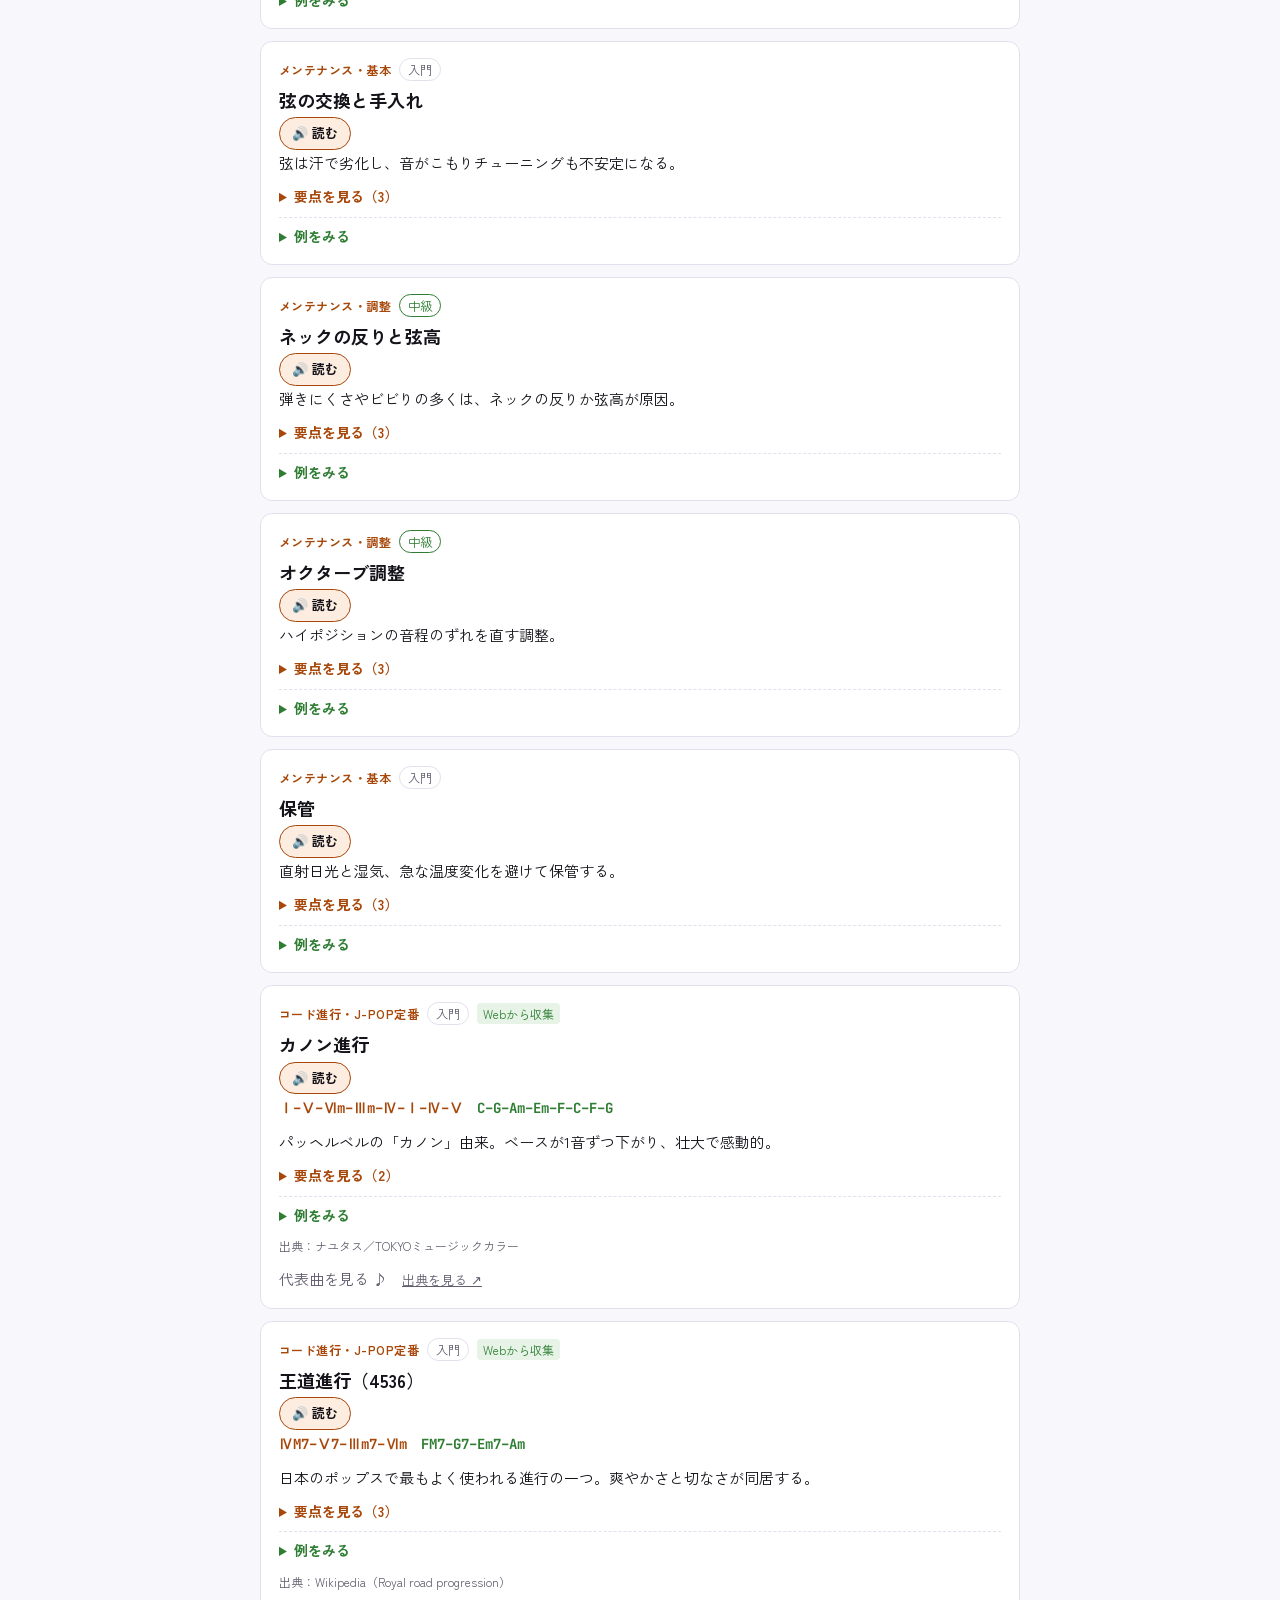
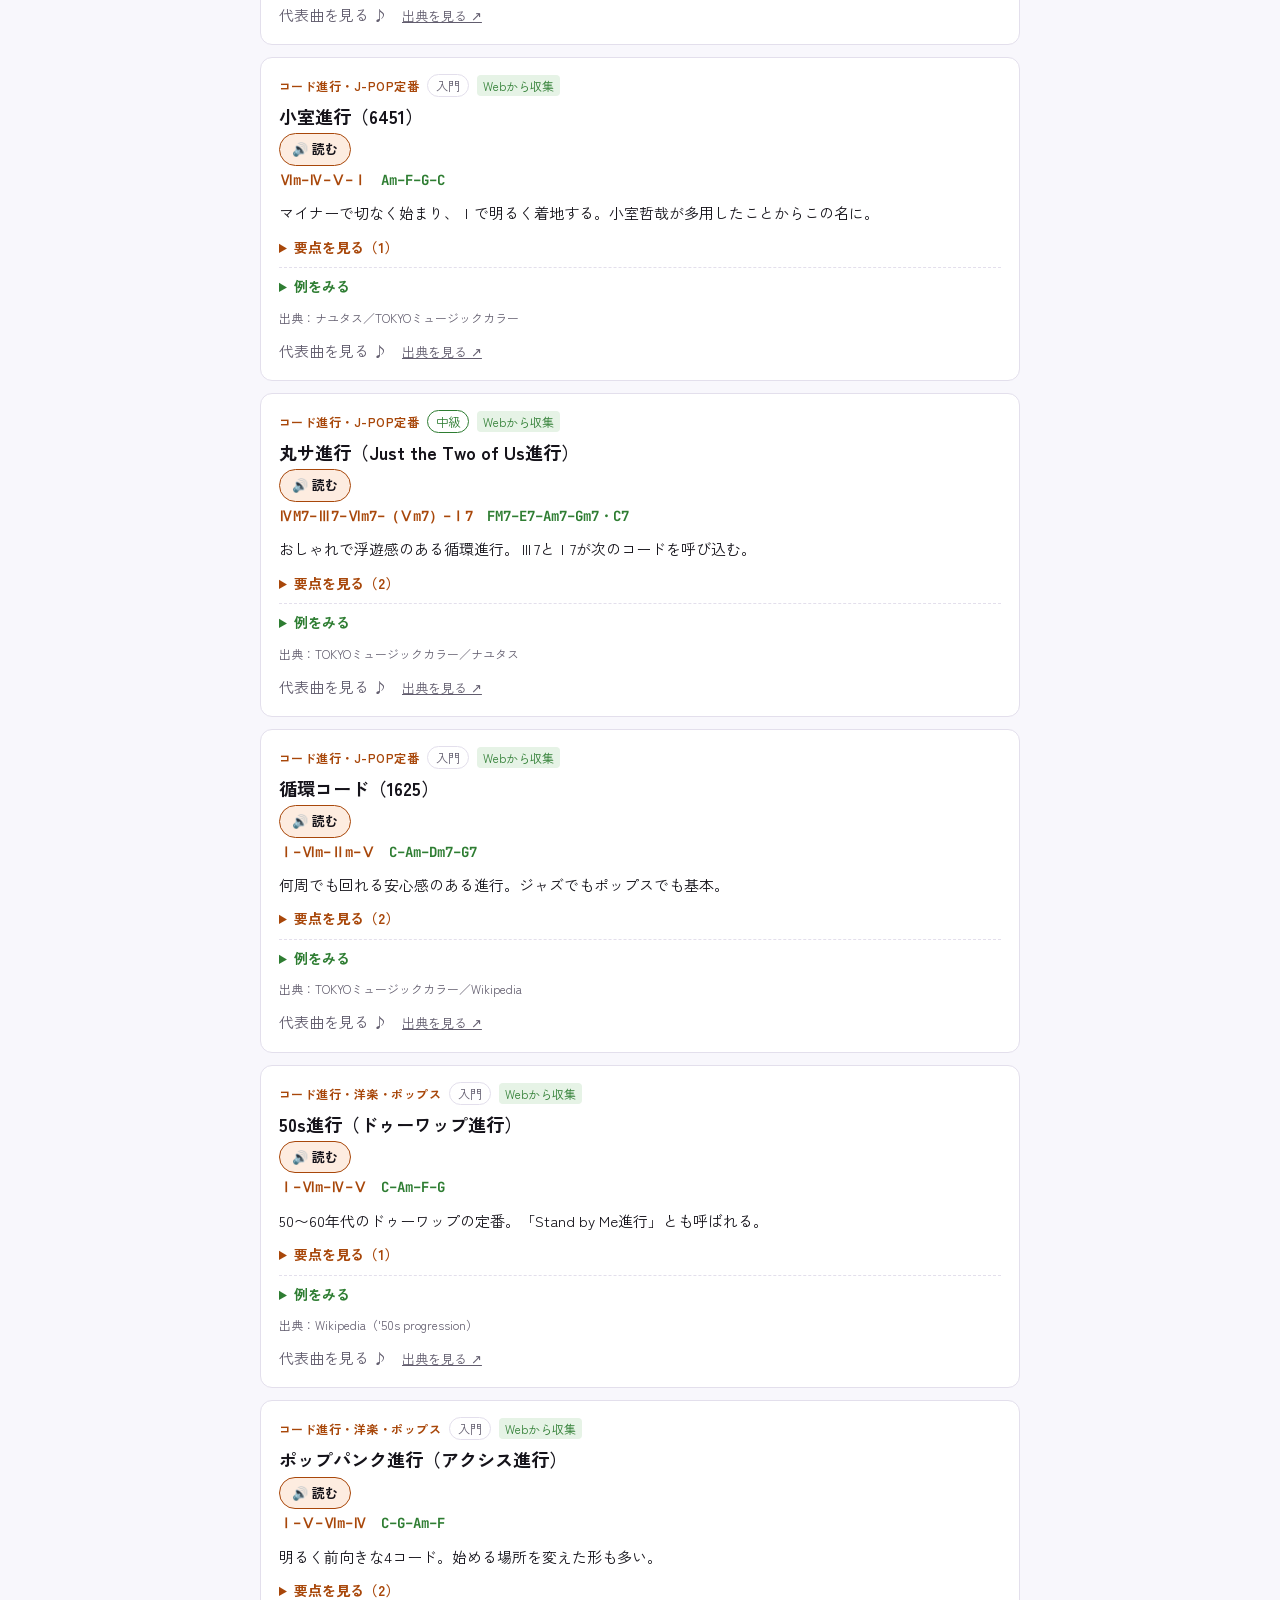
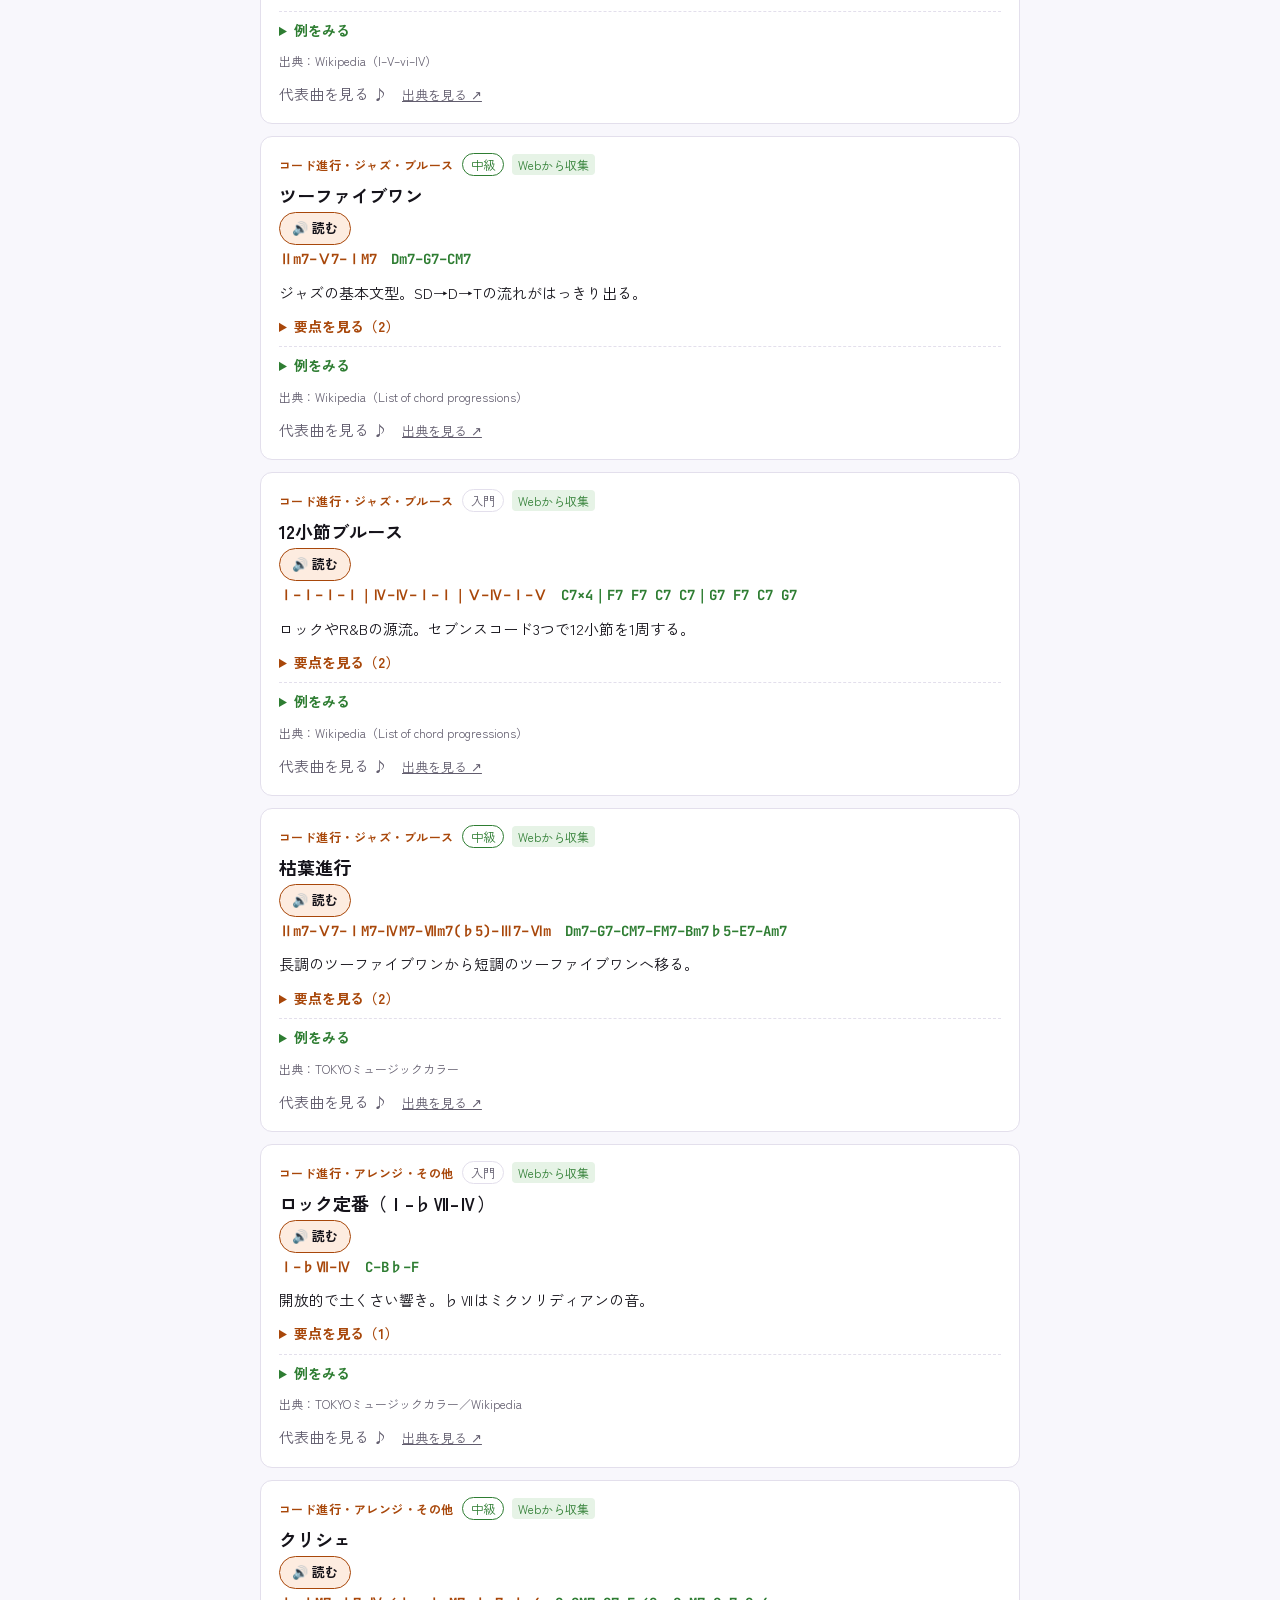
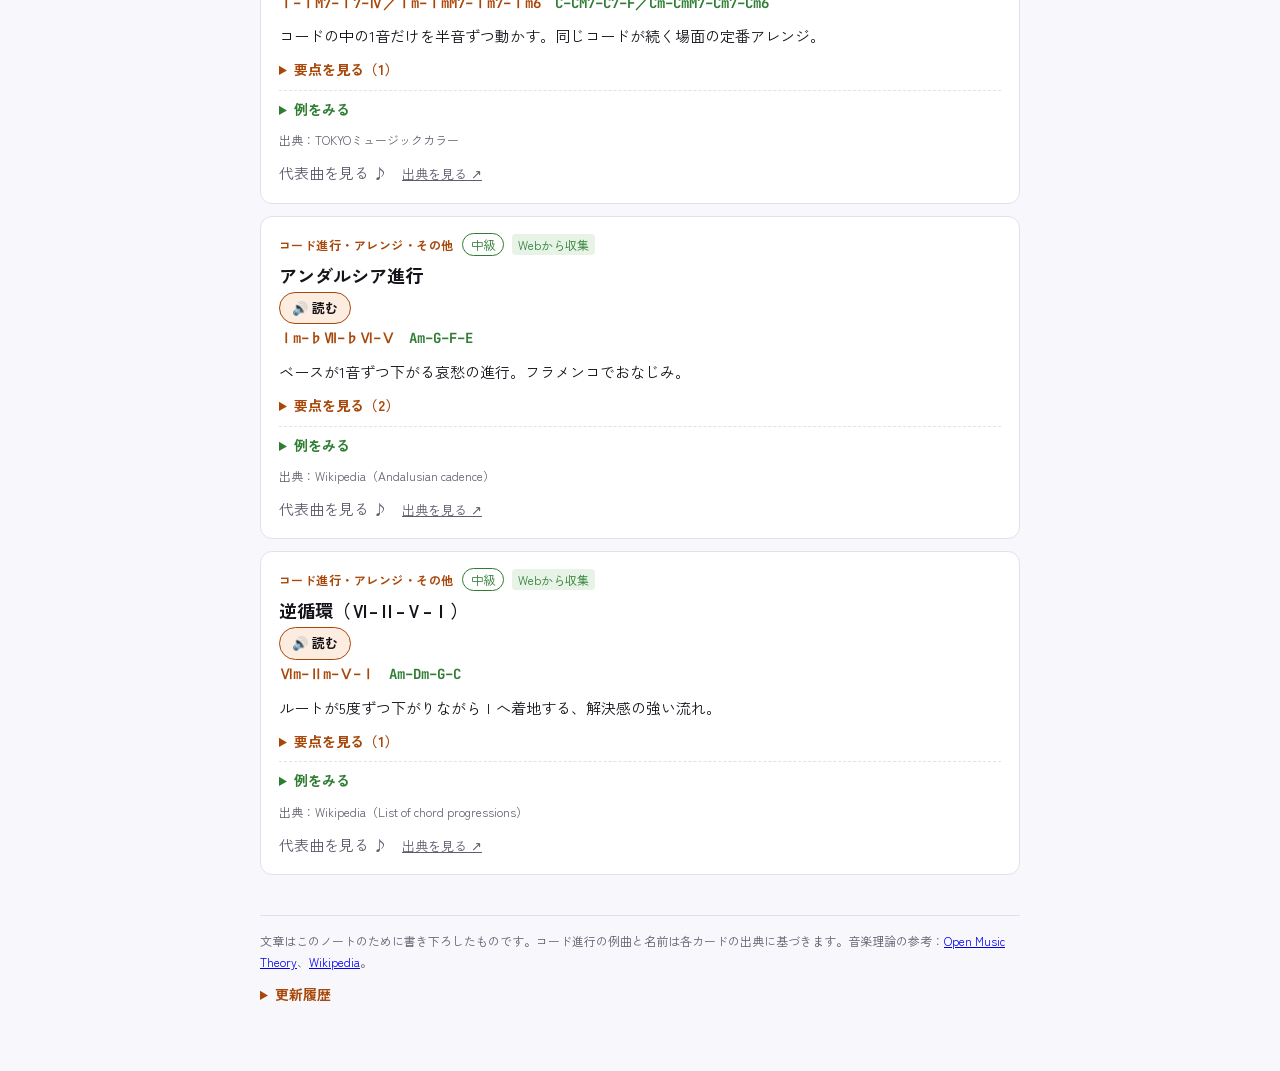
==== commit 27319e0a: "新アプリ「oUTの覚書」Ver.1（メモ・見たいところ・弦の在庫・HXリスト）を追加し、5つのアプリをポップアップで行き来できるように Co-Authored-By: Claude Opus 5.5 " ====
--- a/guitar-note/index.html
+++ b/guitar-note/index.html
@@ -169,7 +169,7 @@
 
 <div class="wrap">
 <header>
-  <div class="brand"><img src="[data-uri]" alt="O-UT ロゴ"><div><div class="by">owep original · public</div><h1><span class="nw">O-UTの</span><span class="nw">ギターと</span><span class="nw">音楽理論</span></h1></div><div class="ver" id="ver" title="更新履歴は一番下">公開版 Ver.6<span>2026.11.22</span></div></div>
+  <div class="brand"><img src="[data-uri]" alt="O-UT ロゴ"><div><div class="by">owep original · public</div><h1><span class="nw">O-UTの</span><span class="nw">ギターと</span><span class="nw">音楽理論</span></h1></div><div class="ver" id="ver" title="更新履歴は一番下">公開版 Ver.7<span>2026.11.22</span></div></div>
   <p style="margin:10px 0 0"><button type="button" class="oapps-btn" data-oapps aria-haspopup="dialog">🔀 ほかのアプリ</button></p>
   <p>ギターの演奏・音楽理論・定番コード進行を、短く整理したノート。</p>
   
@@ -282,6 +282,7 @@
 
 <footer>文章はこのノートのために書き下ろしたものです。コード進行の例曲と名前は各カードの出典に基づきます。音楽理論の参考：<a href="https://musictheory.pugetsound.edu/mt21c/" target="_blank" rel="noopener">Open Music Theory</a>、<a href="https://en.wikipedia.org/wiki/List_of_chord_progressions" target="_blank" rel="noopener">Wikipedia</a>。
 <details class="histbox" style="margin-top:10px"><summary>更新履歴</summary><ol class="hist" reversed>
+<li>公開版 Ver.7（2026.11.22）新しいアプリ「oUTの覚書」へのリンクと、「いま見ているところを覚書に追加」を追加</li>
 <li>公開版 Ver.6（2026.11.22）Logic Pro 手引きを同じ場所（GitHub）に移し、ほかのアプリと行き来できるように</li>
 <li>公開版 Ver.5（2026.11.22）「ほかのアプリ」ボタンを追加。Scale & Chord・HX-STOMP まるわかり辞典・Logic Pro 手引きへポップアップから移動できるように</li>
 <li>公開版 Ver.4（2026.11.20）「おまけ」タブを追加。コード進行ごとの代表曲を、タップするとポップアップで表示（出典つき）。コード進行のカードにも「代表曲を見る」を追加</li>
@@ -533,18 +534,21 @@
 .oapps-box a i{font-style:normal;font-size:24px;width:32px;text-align:center;flex:none}
 .oapps-box a.cur{border:2px solid #a8452a;background:#fbeee2;pointer-events:none}
 .oapps-box a.cur b:after{content:"（表示中）";font-weight:600;color:#a8452a;font-size:12px}
+.oapps-box a.oapps-add{border-style:dashed;background:#fbeee2}
 .oapps-note{font-size:12px;color:#7a6656;margin:6px 2px 0}</style>
 <script id="oapps-js">(function(){
 var ME="note",B="https://o-ut46.github.io/WEB-app-out46/";
 var L=[["guitar","🎸","Scale & Chord","スケール・コード・指板・メトロノーム",B+"guitar/"],
 ["note","📘","O-UTのギターと音楽理論","公開版：理論・奏法・コード進行のカード",B+"guitar-note/"],
 ["hx","🎛️","OUT HX-STOMP まるわかり辞典","Line 6 HX Stompの使い方",B+"hx-stomp/"],
-["logic","🎹","Logic Pro 手引き","Mac版Logic Proの使い方",B+"logic-pro/"]];
+["logic","🎹","Logic Pro 手引き","Mac版Logic Proの使い方",B+"logic-pro/"],
+["oboe","📝","oUTの覚書","メモ・見たいところ・弦の在庫・HXリスト",B+"oboegaki/"]];
+function here(){var best="",hs=document.querySelectorAll("h1,h2,h3");for(var i=0;i<hs.length;i++){var r=hs[i].getBoundingClientRect();if(r.height&&r.top<160&&!hs[i].closest(".oapps-ov,header,.top"))best=hs[i].textContent.trim()}return (best||document.title).replace(/\s+/g," ").slice(0,80)}
 function esc(t){return String(t).replace(/[&<>"]/g,function(c){return{"&":"&amp;","<":"&lt;",">":"&gt;",'"':"&quot;"}[c]})}
 var ov;function build(){ov=document.createElement("div");ov.className="oapps-ov";ov.hidden=true;ov.setAttribute("role","dialog");ov.setAttribute("aria-modal","true");ov.setAttribute("aria-label","O-UTのアプリを切り替え");
 var h='<div class="oapps-box"><h2>O-UTのアプリ<button type="button" class="oapps-x" aria-label="閉じる">✕</button></h2>';
 L.forEach(function(a){var ext=a[4].indexOf("claude.ai")>=0;h+='<a href="'+a[4]+'"'+(a[0]===ME?' class="cur" aria-current="page"':'')+(ext?' target="_blank" rel="noopener"':'')+'><i>'+a[1]+'</i><span><b>'+esc(a[2])+'</b><small>'+esc(a[3])+'</small></span></a>'});
-h+='</div>';ov.innerHTML=h;document.body.appendChild(ov);
+if(ME!=="oboe")h+='<a href="#" class="oapps-add"><i>📌</i><span><b>いま見ているところを覚書に追加</b><small>oUTの覚書の「見たいところ」に登録します</small></span></a>';h+='</div>';ov.innerHTML=h;var ad=ov.querySelector(".oapps-add");if(ad)ad.addEventListener("click",function(e){e.preventDefault();location.href=B+"oboegaki/#add?app="+encodeURIComponent(ME)+"&u="+encodeURIComponent(location.href)+"&t="+encodeURIComponent(here())});document.body.appendChild(ov);
 ov.addEventListener("click",function(e){if(e.target===ov||e.target.closest(".oapps-x"))close()});}
 function open(){if(!ov)build();ov.hidden=false;var x=ov.querySelector(".oapps-x");if(x)x.focus()}
 function close(){if(ov)ov.hidden=true}
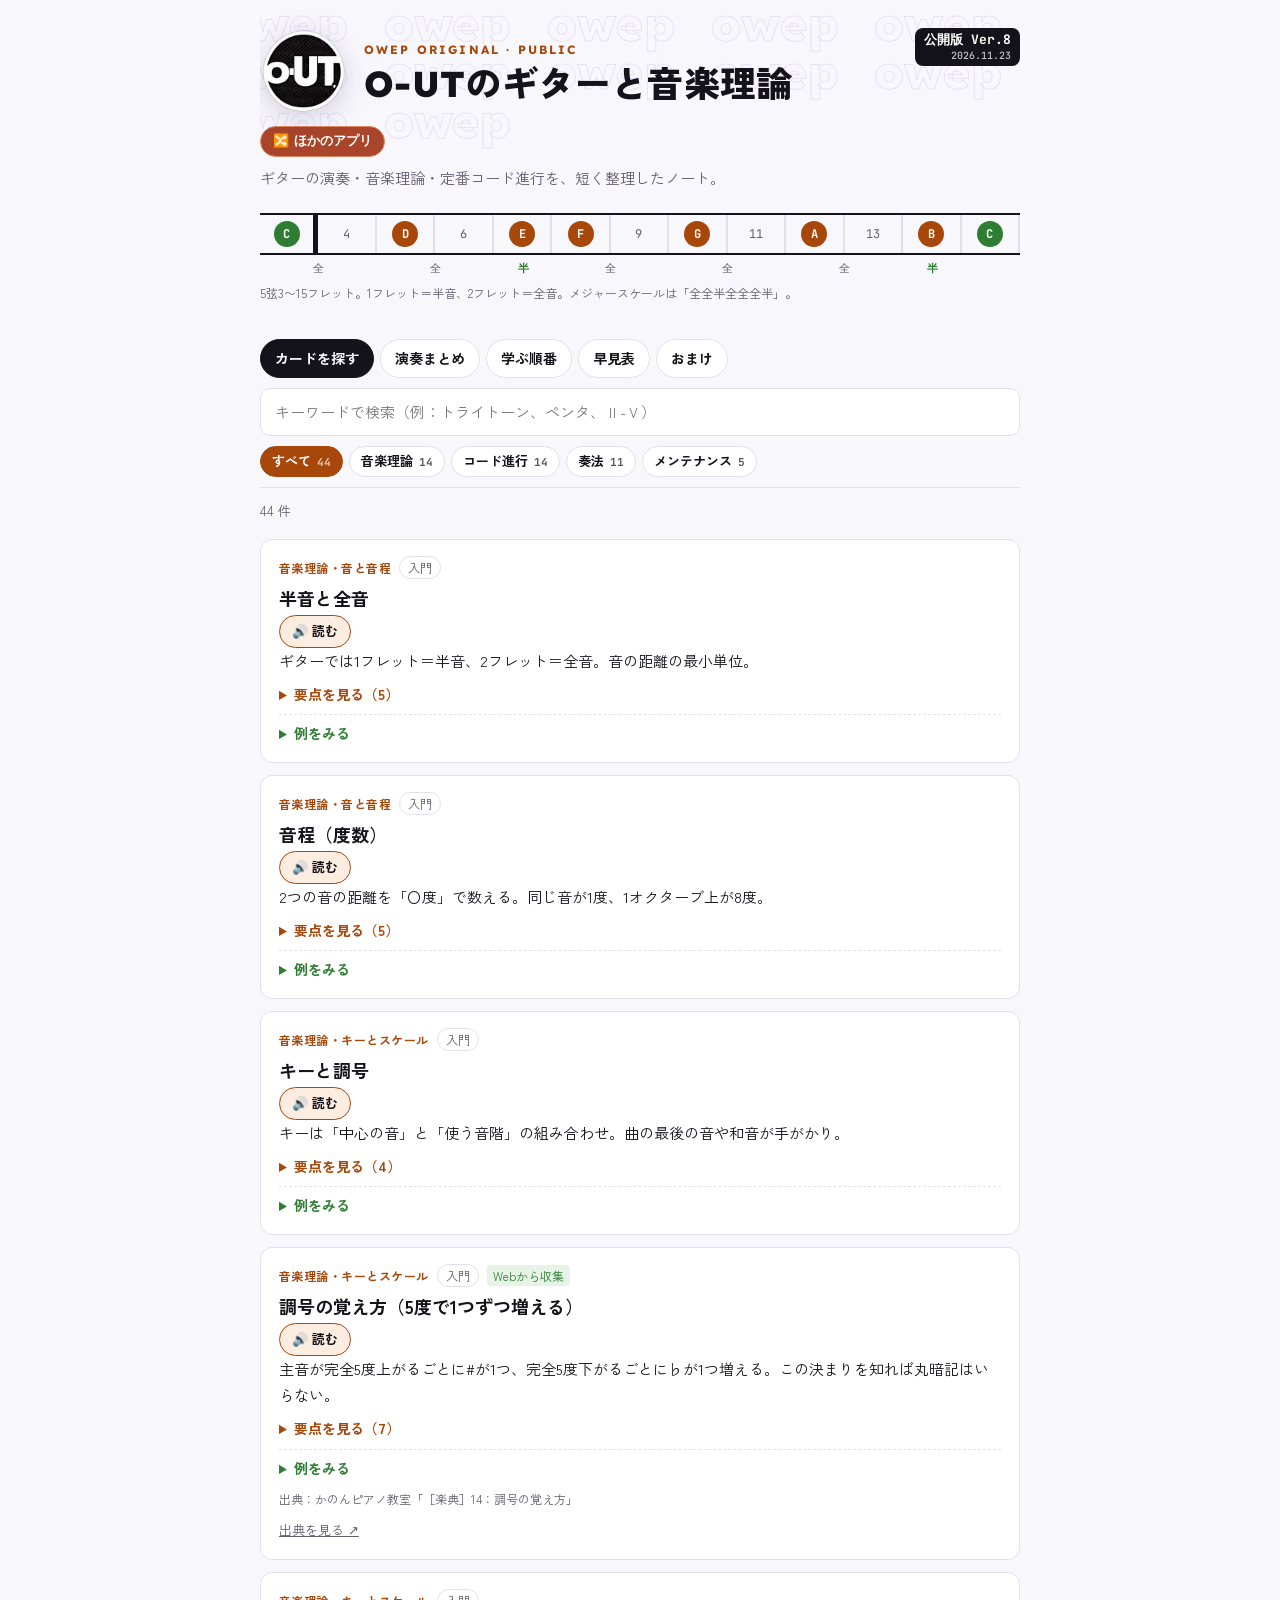
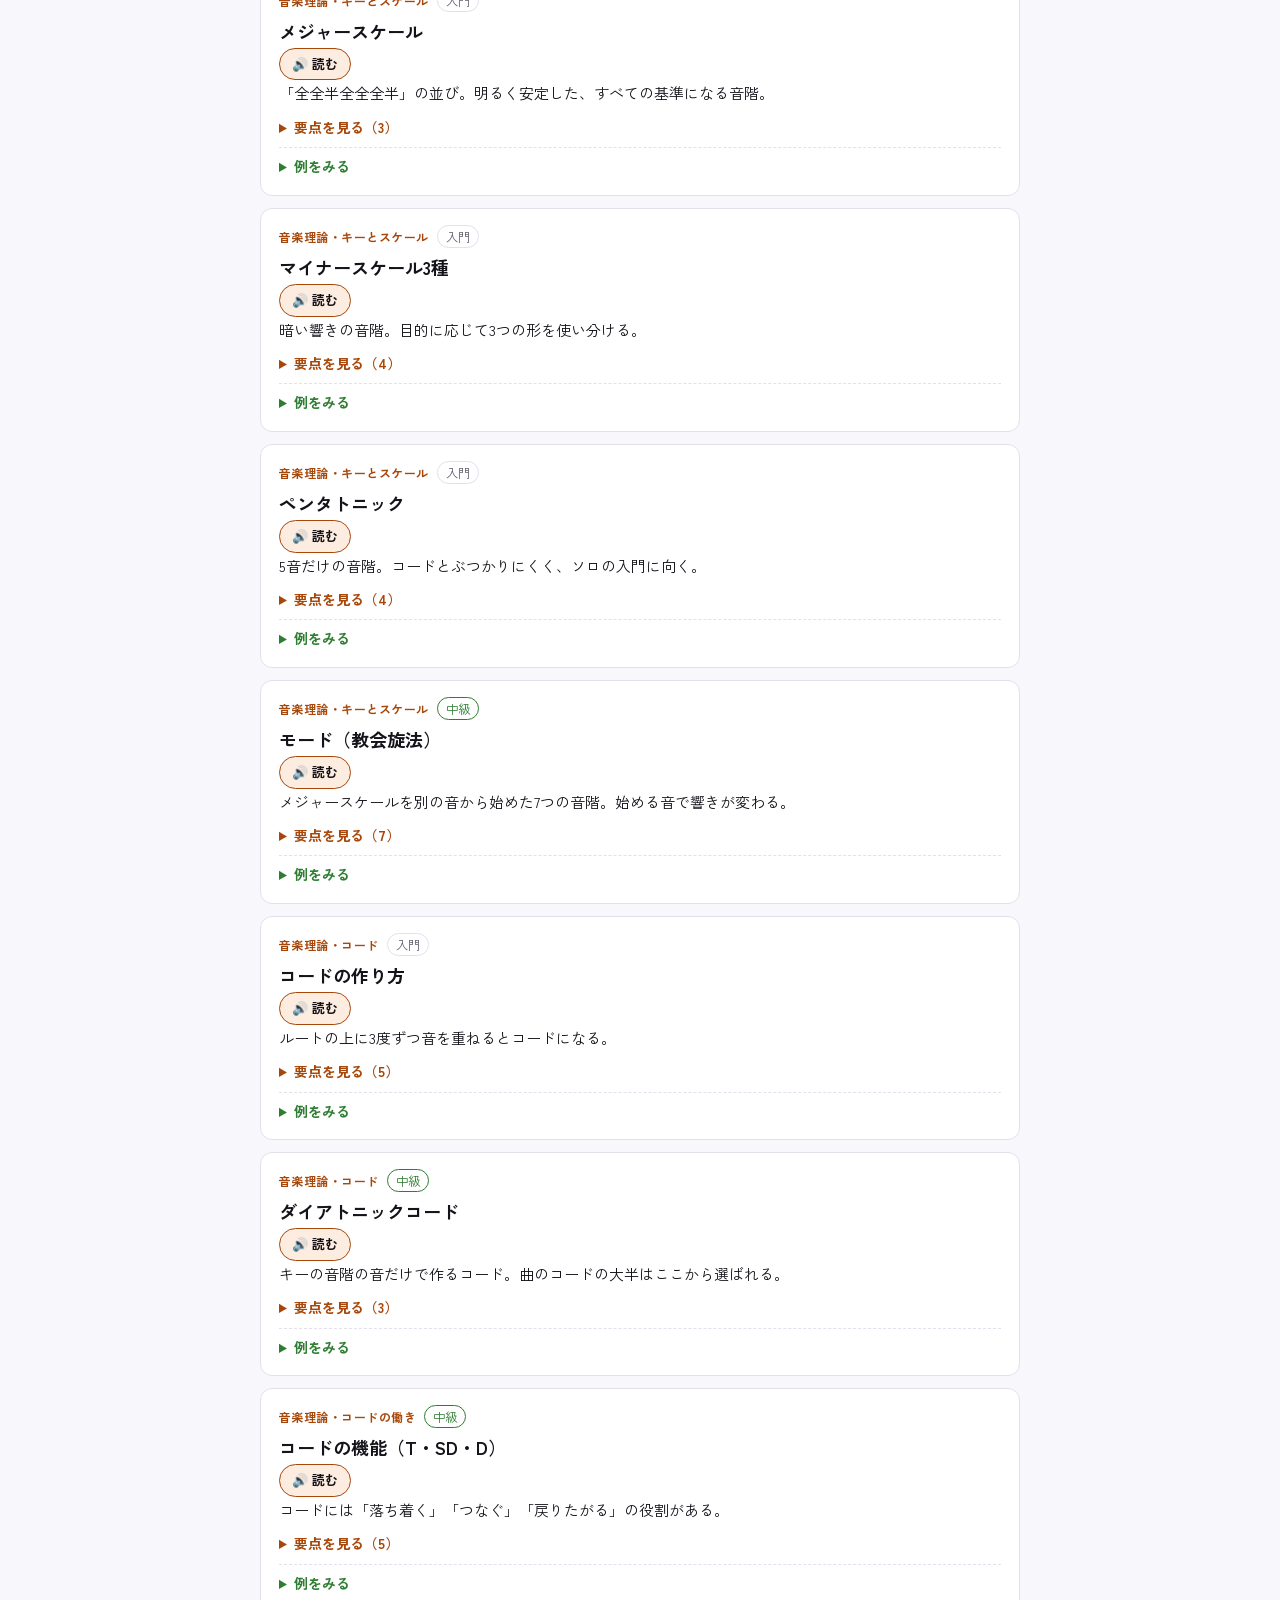
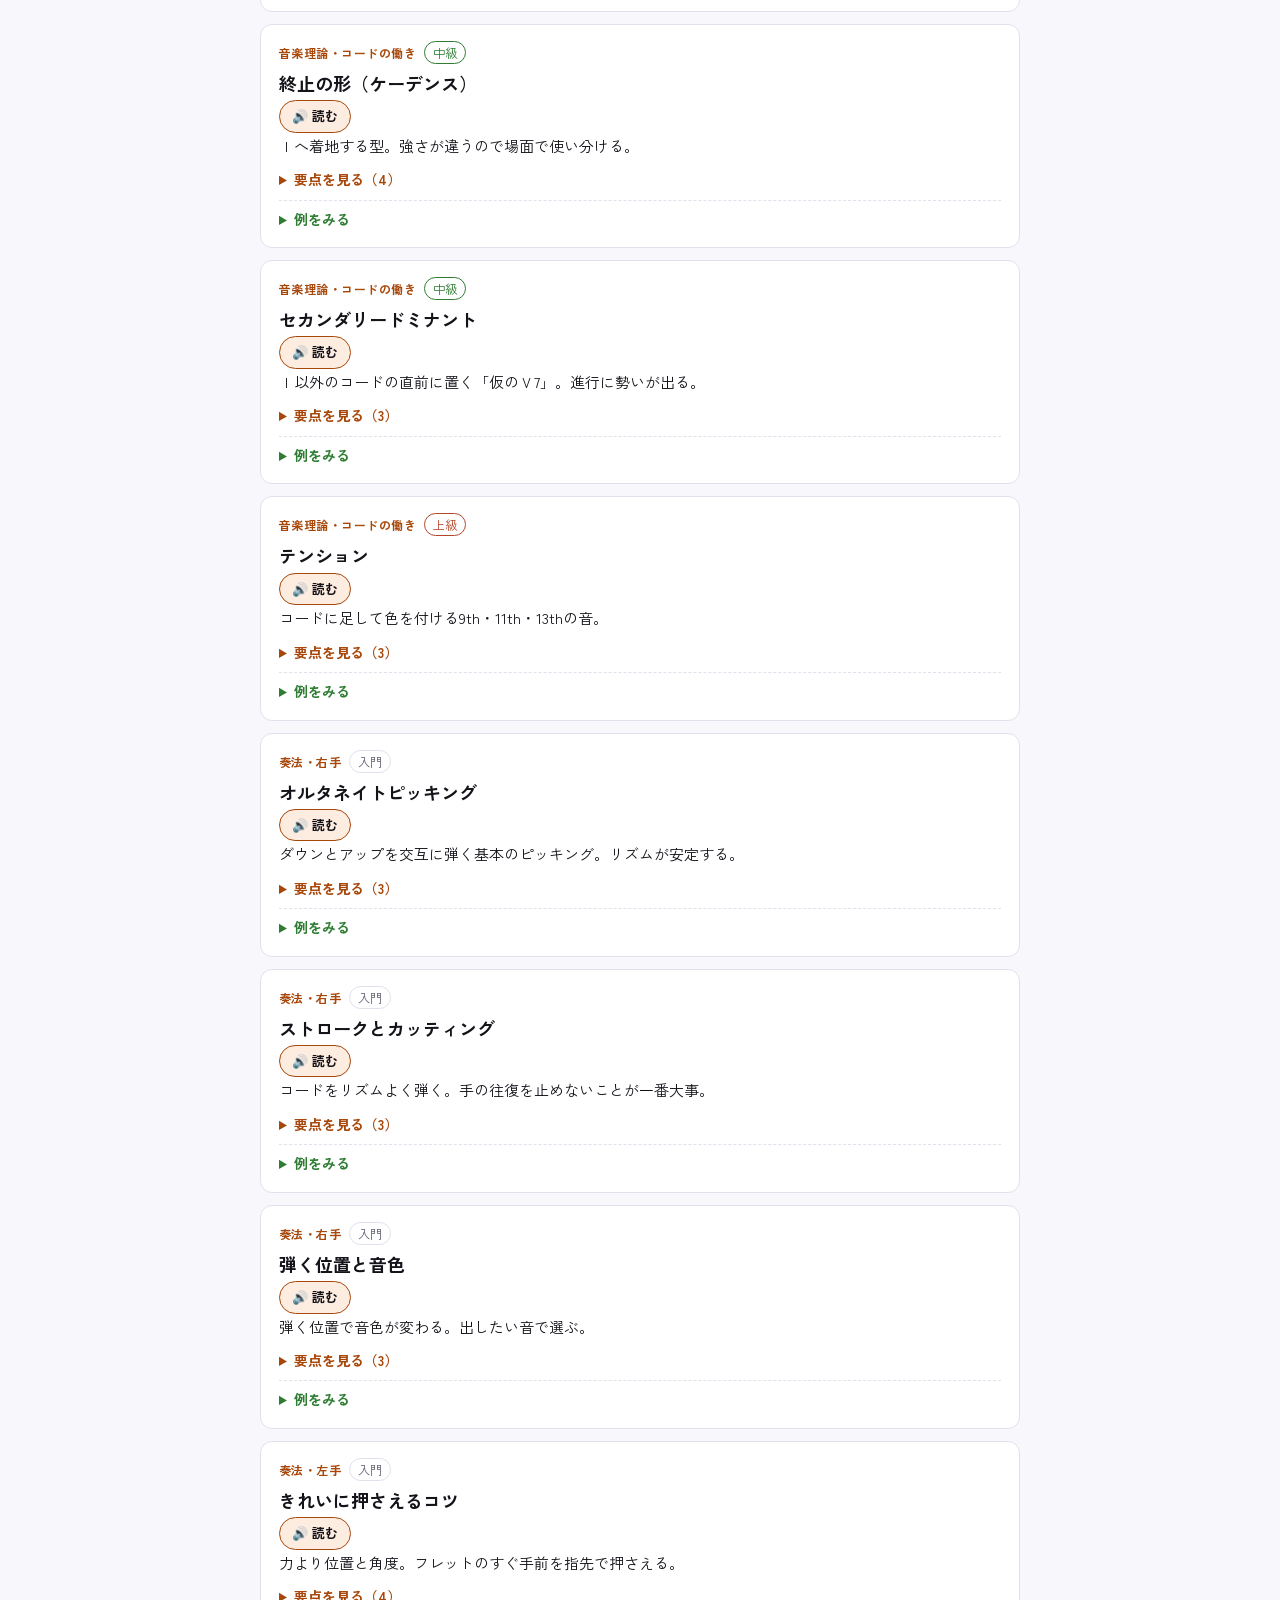
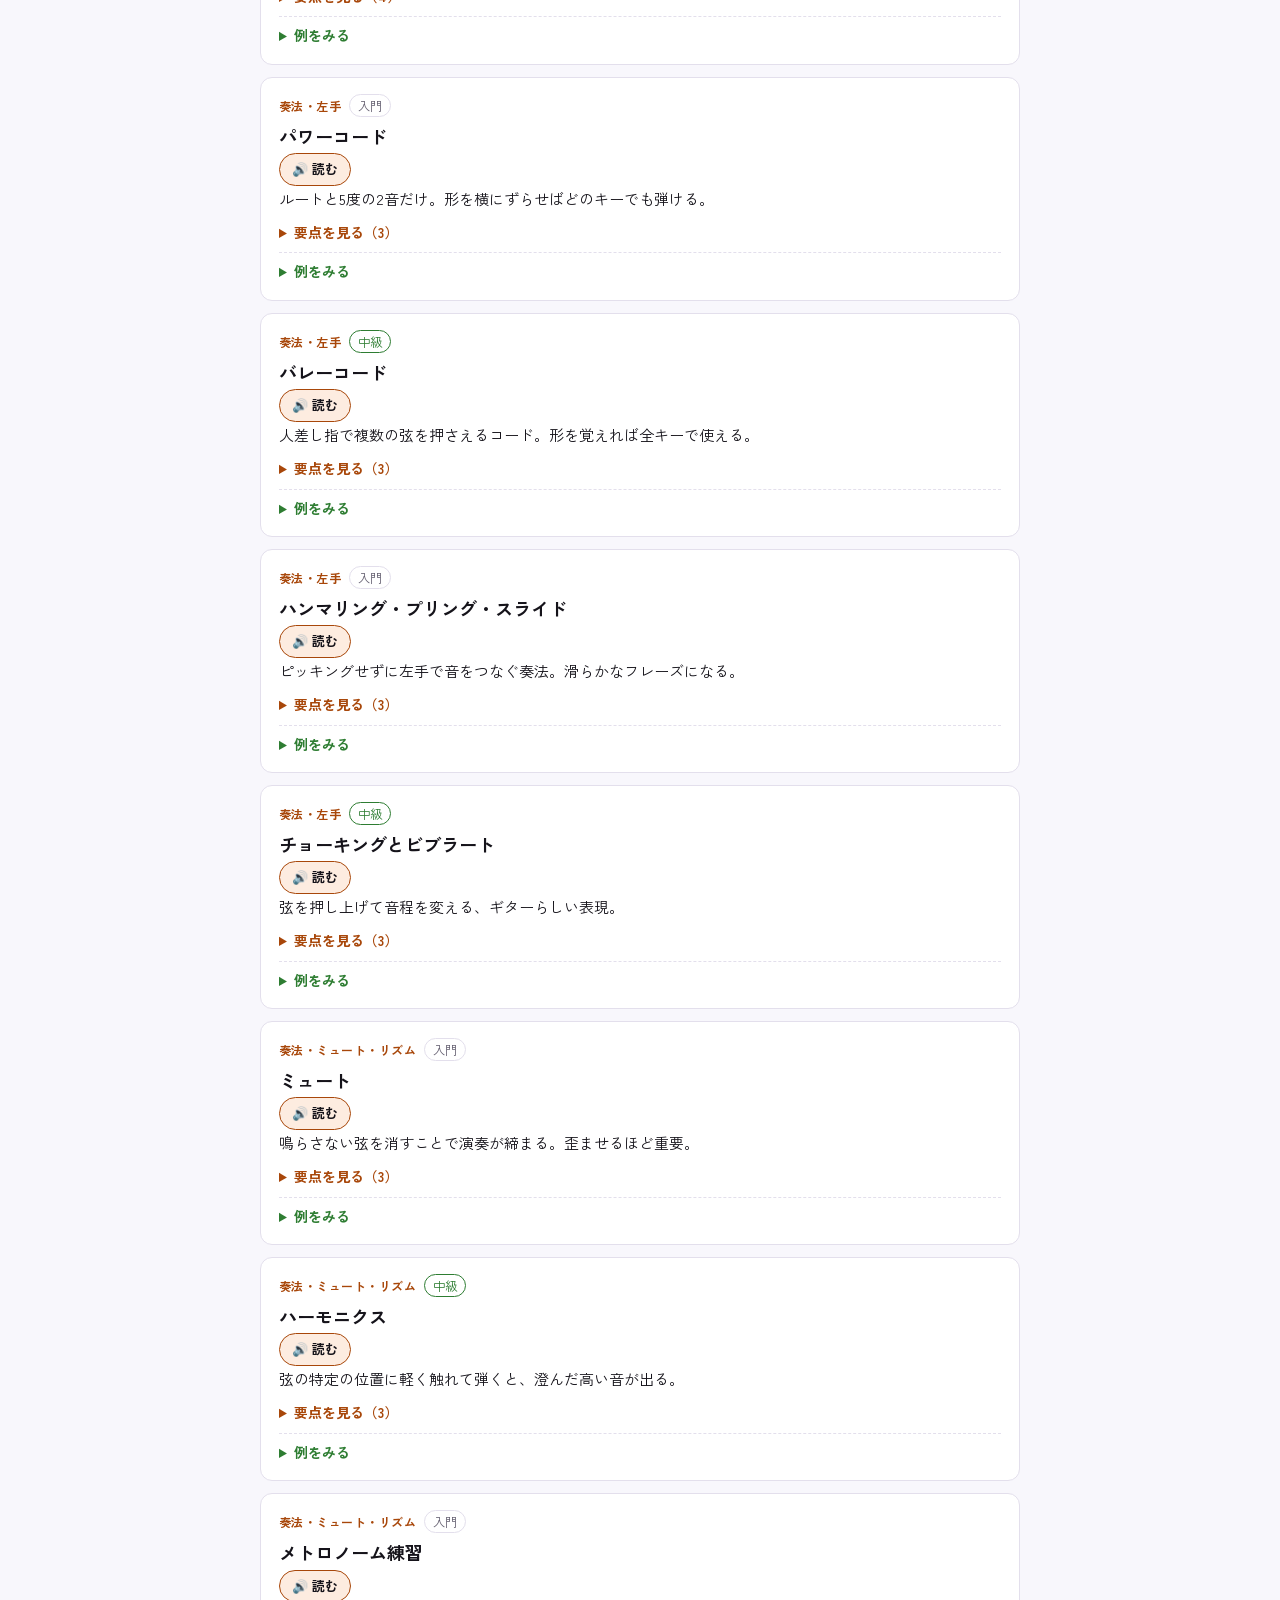
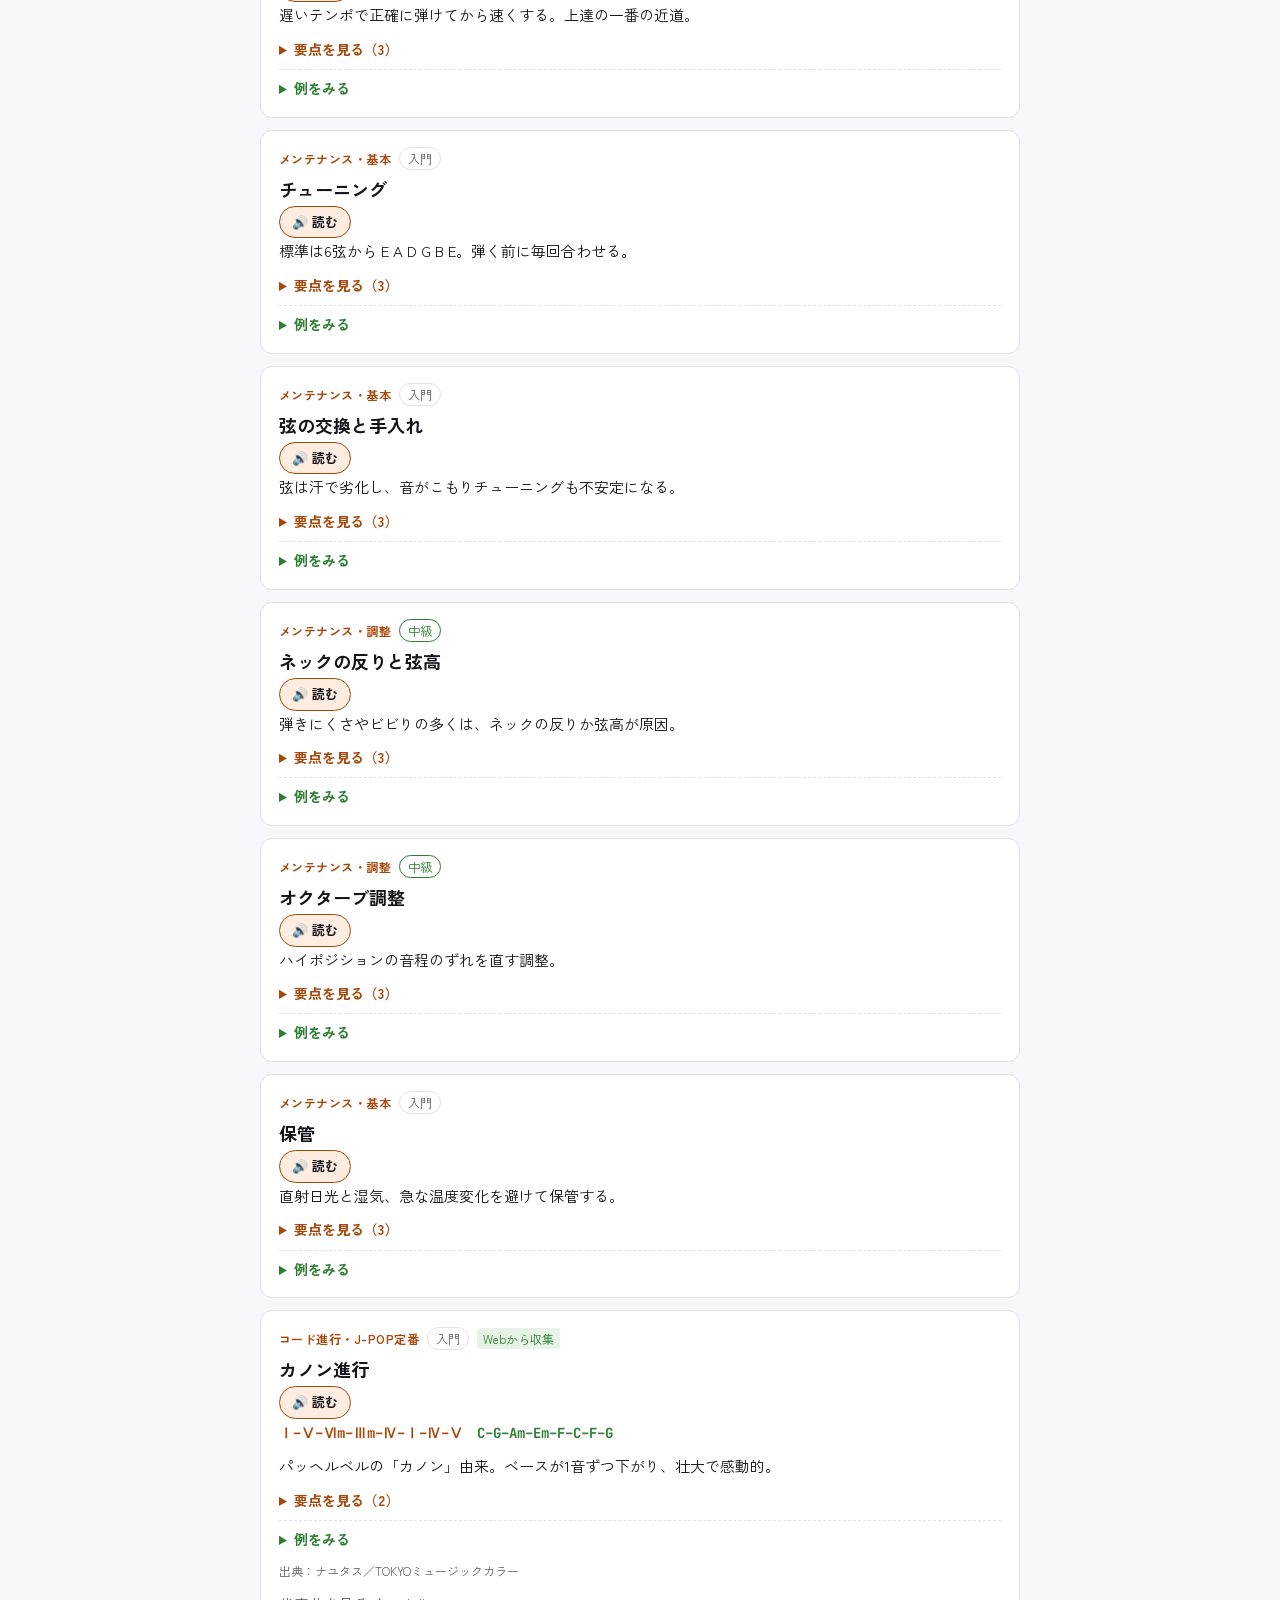
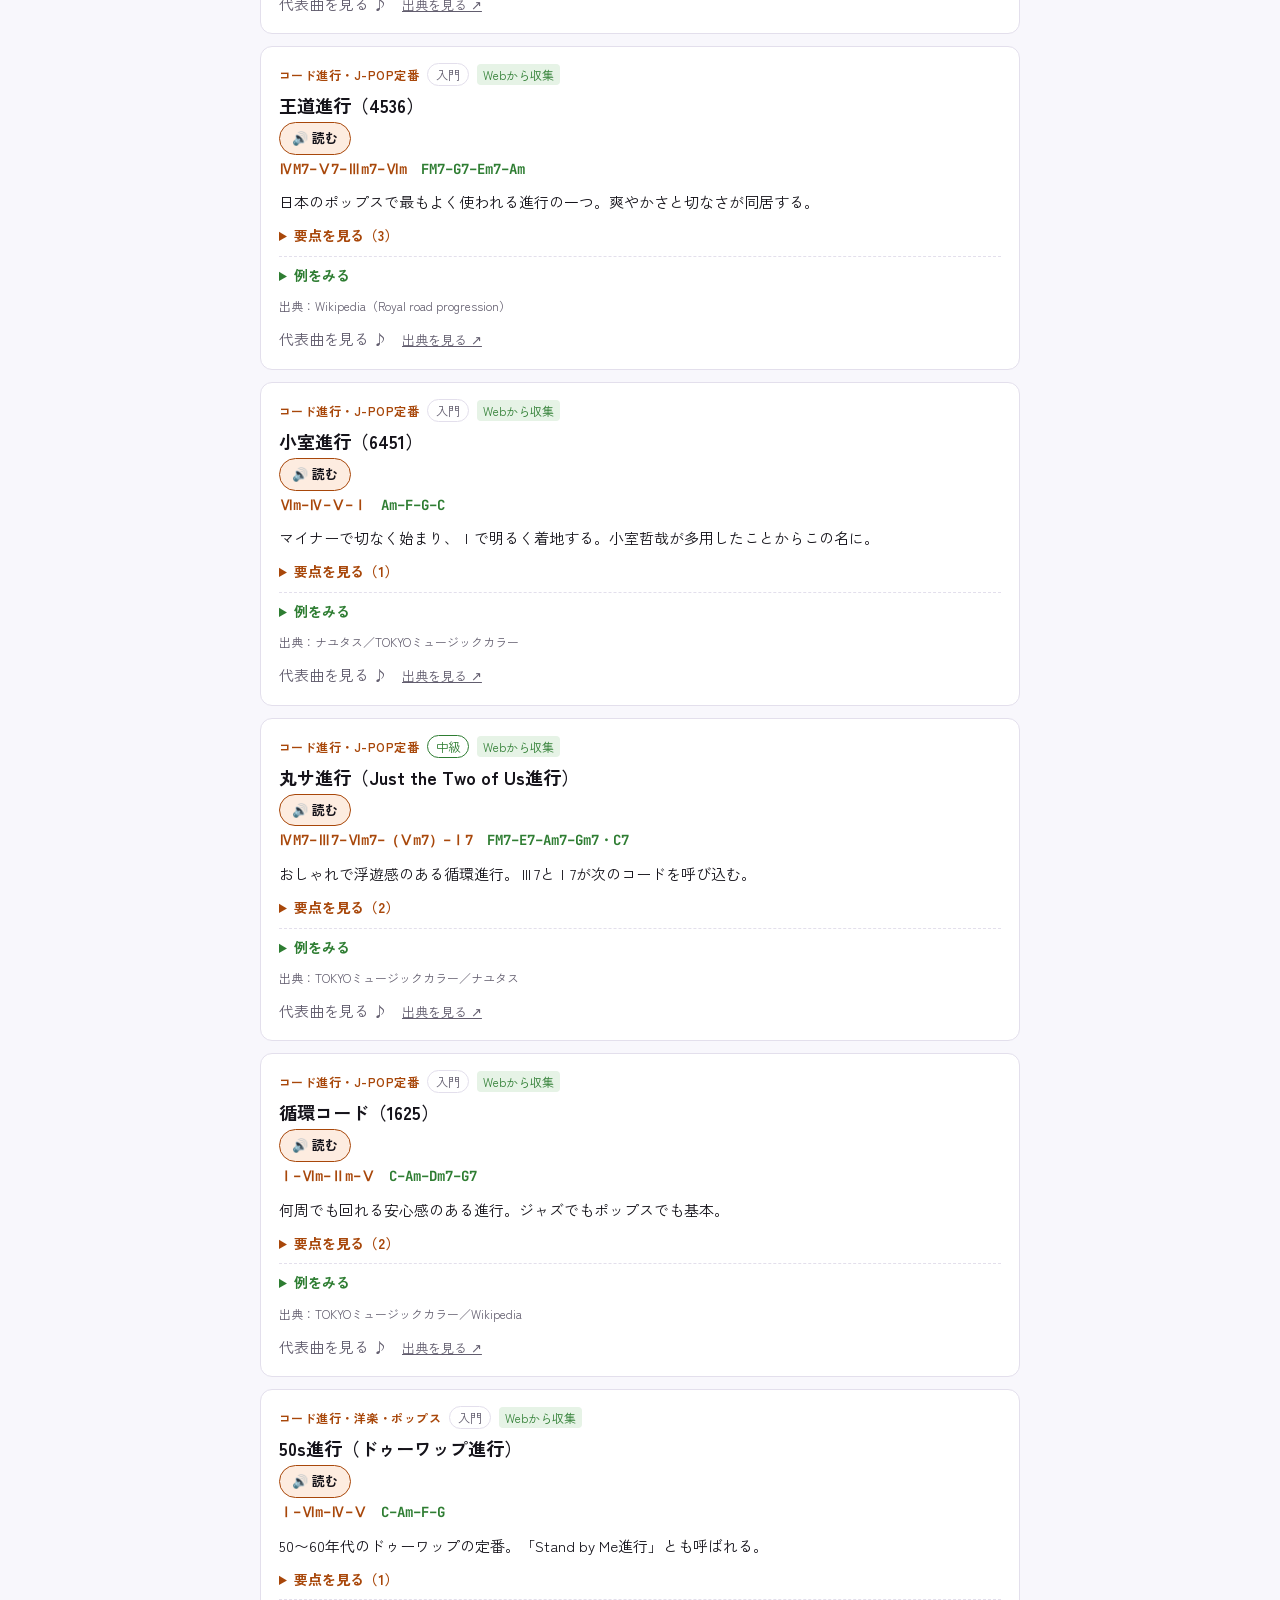
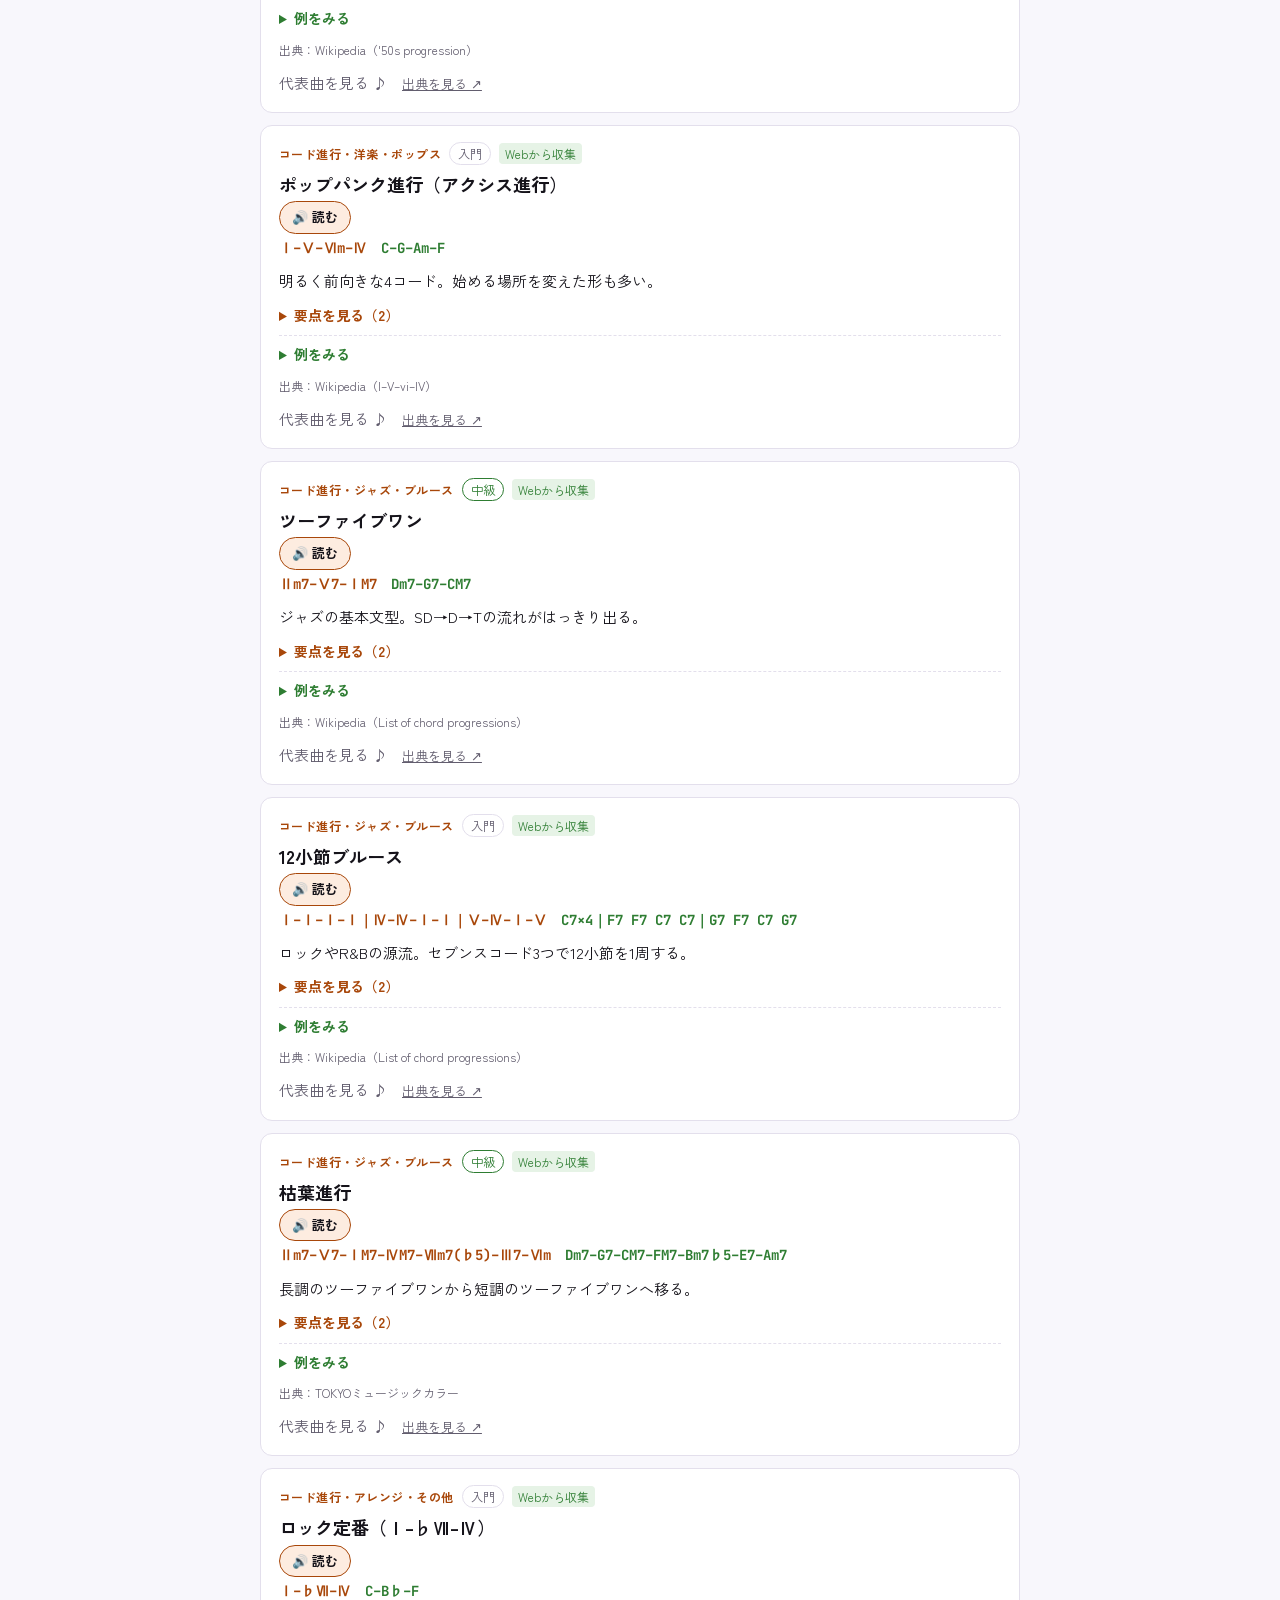
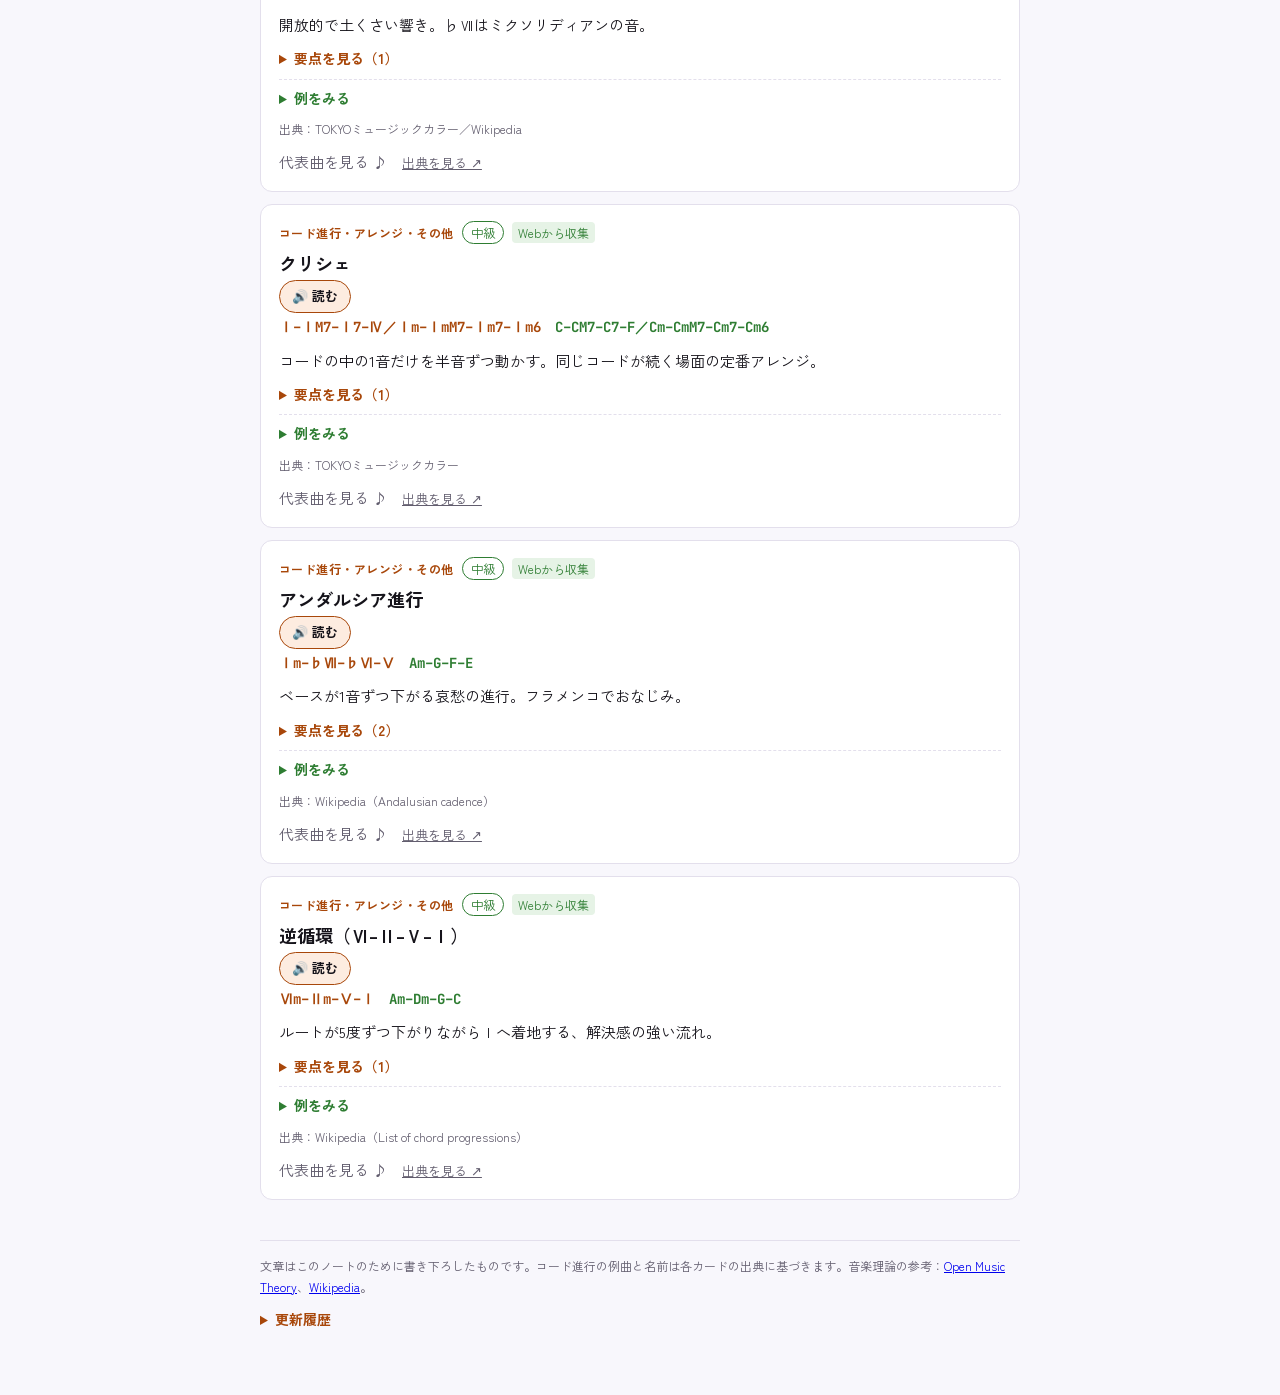
==== commit 64273e3a: "音楽理論 公開版 Ver.8・oUTの覚書 Ver.3：「調号の覚え方」を追加（参考：かのんピアノ教室） Co-Authored-By: Claude Opus 5.5 <noreply@anthro" ====
--- a/guitar-note/index.html
+++ b/guitar-note/index.html
@@ -169,7 +169,7 @@
 
 <div class="wrap">
 <header>
-  <div class="brand"><img src="[data-uri]" alt="O-UT ロゴ"><div><div class="by">owep original · public</div><h1><span class="nw">O-UTの</span><span class="nw">ギターと</span><span class="nw">音楽理論</span></h1></div><div class="ver" id="ver" title="更新履歴は一番下">公開版 Ver.7<span>2026.11.22</span></div></div>
+  <div class="brand"><img src="[data-uri]" alt="O-UT ロゴ"><div><div class="by">owep original · public</div><h1><span class="nw">O-UTの</span><span class="nw">ギターと</span><span class="nw">音楽理論</span></h1></div><div class="ver" id="ver" title="更新履歴は一番下">公開版 Ver.8<span>2026.11.23</span></div></div>
   <p style="margin:10px 0 0"><button type="button" class="oapps-btn" data-oapps aria-haspopup="dialog">🔀 ほかのアプリ</button></p>
   <p>ギターの演奏・音楽理論・定番コード進行を、短く整理したノート。</p>
   
@@ -282,6 +282,7 @@
 
 <footer>文章はこのノートのために書き下ろしたものです。コード進行の例曲と名前は各カードの出典に基づきます。音楽理論の参考：<a href="https://musictheory.pugetsound.edu/mt21c/" target="_blank" rel="noopener">Open Music Theory</a>、<a href="https://en.wikipedia.org/wiki/List_of_chord_progressions" target="_blank" rel="noopener">Wikipedia</a>。
 <details class="histbox" style="margin-top:10px"><summary>更新履歴</summary><ol class="hist" reversed>
+<li>公開版 Ver.8（2026.11.23）音楽理論に「調号の覚え方（5度で1つずつ増える）」のカードを追加（参考：かのんピアノ教室）</li>
 <li>公開版 Ver.7（2026.11.22）新しいアプリ「oUTの覚書」へのリンクと、「いま見ているところを覚書に追加」を追加</li>
 <li>公開版 Ver.6（2026.11.22）Logic Pro 手引きを同じ場所（GitHub）に移し、ほかのアプリと行き来できるように</li>
 <li>公開版 Ver.5（2026.11.22）「ほかのアプリ」ボタンを追加。Scale & Chord・HX-STOMP まるわかり辞典・Logic Pro 手引きへポップアップから移動できるように</li>
@@ -299,6 +300,7 @@
 {id:"t-semitone",sec:"音楽理論",cat:"音と音程",lv:1,t:"半音と全音",s:"ギターでは1フレット＝半音、2フレット＝全音。音の距離の最小単位。",p:["1オクターブ＝12半音＝12フレット","ドレミファソラシドで半音なのはミ–ファとシ–ドだけ","#は半音上げ、♭は半音下げ","C#とD♭のように、同じ高さで名前が違う音を異名同音という","音名：ド=C レ=D ミ=E ファ=F ソ=G ラ=A シ=B"],k:"半音 全音 オクターブ 異名同音 音名"},
 {id:"t-interval",sec:"音楽理論",cat:"音と音程",lv:1,t:"音程（度数）",s:"2つの音の距離を「〇度」で数える。同じ音が1度、1オクターブ上が8度。",p:["1・4・5・8度は「完全」、2・3・6・7度は「長」が基準","長が半音狭いと「短」、短や完全がさらに狭いと「減」","完全・長が半音広いと「増」","短3度＝半音3つ、長3度＝半音4つ、完全5度＝半音7つ","上下を入れ替えると度数の合計は9（長3度↔短6度）"],k:"度数 音程 完全 長 短 増 減 転回"},
 {id:"t-key",sec:"音楽理論",cat:"キーとスケール",lv:1,t:"キーと調号",s:"キーは「中心の音」と「使う音階」の組み合わせ。曲の最後の音や和音が手がかり。",p:["メジャーキー（長調）とマイナーキー（短調）がある","CメジャーとAマイナーのように構成音が同じ関係を平行調という","調号の#はF→C→G→D→A→E→B、♭はその逆の順で付く","#1つ＝G／Em、♭1つ＝F／Dm"],k:"キー 調 調号 平行調 長調 短調"},
+{id:"t-keysig",sec:"音楽理論",cat:"キーとスケール",lv:1,t:"調号の覚え方（5度で1つずつ増える）",s:"主音が完全5度上がるごとに#が1つ、完全5度下がるごとに♭が1つ増える。この決まりを知れば丸暗記はいらない。",p:["調号なし＝ハ長調（Cメジャー）","#系は5度上へ：C→G→D→A→E→B→F#→C#（#が0→7個）","♭系は5度下へ：C→F→B♭→E♭→A♭→D♭→G♭→C♭（♭が0→7個）","#が書かれる順番も5度上へ：F→C→G→D→A→E→B","♭が書かれる順番は5度下へ：B→E→A→D→G→C→F（#の逆）","調号は全部で15種類（なし1＋#系7＋♭系7）","ギターでは5度上＝1本細い弦の2フレット上（3弦→2弦だけ3フレット上）"],k:"調号 覚え方 5度 五度圏 シャープ フラット ハ長調 ト長調 ニ長調 イ長調 ヘ長調",web:1,src:"かのんピアノ教室「［楽典］14：調号の覚え方」",url:"https://canon-piano-kyoushitu.com/?p=431"},
 {id:"t-major",sec:"音楽理論",cat:"キーとスケール",lv:1,t:"メジャースケール",s:"「全全半全全全半」の並び。明るく安定した、すべての基準になる音階。",p:["Cメジャー：C D E F G A B","ルートで始めてルートで終えると響きがつかみやすい","第7音は主音へ進みたがる（導音）"],k:"メジャースケール 長音階 アイオニアン"},
 {id:"t-minor",sec:"音楽理論",cat:"キーとスケール",lv:1,t:"マイナースケール3種",s:"暗い響きの音階。目的に応じて3つの形を使い分ける。",p:["ナチュラル：1 2 ♭3 4 5 ♭6 ♭7","ハーモニック：7度を半音上げ、主音への解決を強める","メロディック：6度と7度を半音上げ、滑らかにする","Aナチュラルマイナーは C メジャーと同じ音"],k:"マイナースケール ナチュラル ハーモニック メロディック"},
 {id:"t-penta",sec:"音楽理論",cat:"キーとスケール",lv:1,t:"ペンタトニック",s:"5音だけの音階。コードとぶつかりにくく、ソロの入門に向く。",p:["マイナーペンタ：1 ♭3 4 5 ♭7","メジャーペンタ：1 2 3 5 6","AマイナーペンタとCメジャーペンタは同じ5音","マイナーペンタに♭5を足すとブルーススケール"],k:"ペンタ ペンタトニック ブルーススケール ソロ"},
@@ -349,6 +351,7 @@
 "t-semitone":["5弦3フレットはC。そこから全音上は何フレットで何の音？","5フレットのD（2フレット上）"],
 "t-interval":["Cから見て、E・E♭・Gはそれぞれ何度？","E＝長3度（半音4つ）、E♭＝短3度（半音3つ）、G＝完全5度（半音7つ）"],
 "t-key":["調号に#が2つ。メジャーなら何キー？マイナーなら？","Dメジャー／Bマイナー（#はF#とC#）"],
+"t-keysig":["#が3つ付くメジャーキーは？ ♭が3つなら？","#3つ＝Aメジャー（C→G→D→Aと5度上へ3回）、♭3つ＝E♭メジャー（C→F→B♭→E♭と5度下へ3回）"],
 "t-major":["Gメジャースケールの7音は？","G A B C D E F#（7番目を#にすると全全半全全全半になる）"],
 "t-minor":["Aハーモニックマイナーの7音は？","A B C D E F G#（ナチュラルマイナーのGを#に）"],
 "t-penta":["Eマイナーペンタの5音は？","E G A B D（1・♭3・4・5・♭7）"],
@@ -406,7 +409,7 @@
 "g-care":["弾き終わったら、まず何をする？","乾いたクロスで弦とネックを拭く"]
 };
 A.forEach(a=>{if(EX[a.id])a.ex=EX[a.id]});
-const ROUTE_T=["t-semitone","t-interval","t-key","t-major","t-minor","t-penta","t-chord","t-diatonic","t-function","t-cadence","t-secdom","t-mode","t-tension"];
+const ROUTE_T=["t-semitone","t-interval","t-key","t-keysig","t-major","t-minor","t-penta","t-chord","t-diatonic","t-function","t-cadence","t-secdom","t-mode","t-tension"];
 const ROUTE_R=["c-tuning","l-press","r-alternate","r-stroke","l-power","m-mute","m-metronome","l-barre","l-legato","l-bend","m-harmonics"];
 const G=[
 {id:"g-prep",t:"弾く前の準備",d:"音が合っていて、楽に構えられることが前提。毎回チューニングし、アンプの音量はゼロから上げる。",p:["標準チューニングは6弦から E A D G B E","アンプは音量ゼロで電源を入れ、少しずつ上げる"],rel:["c-tuning"]},
